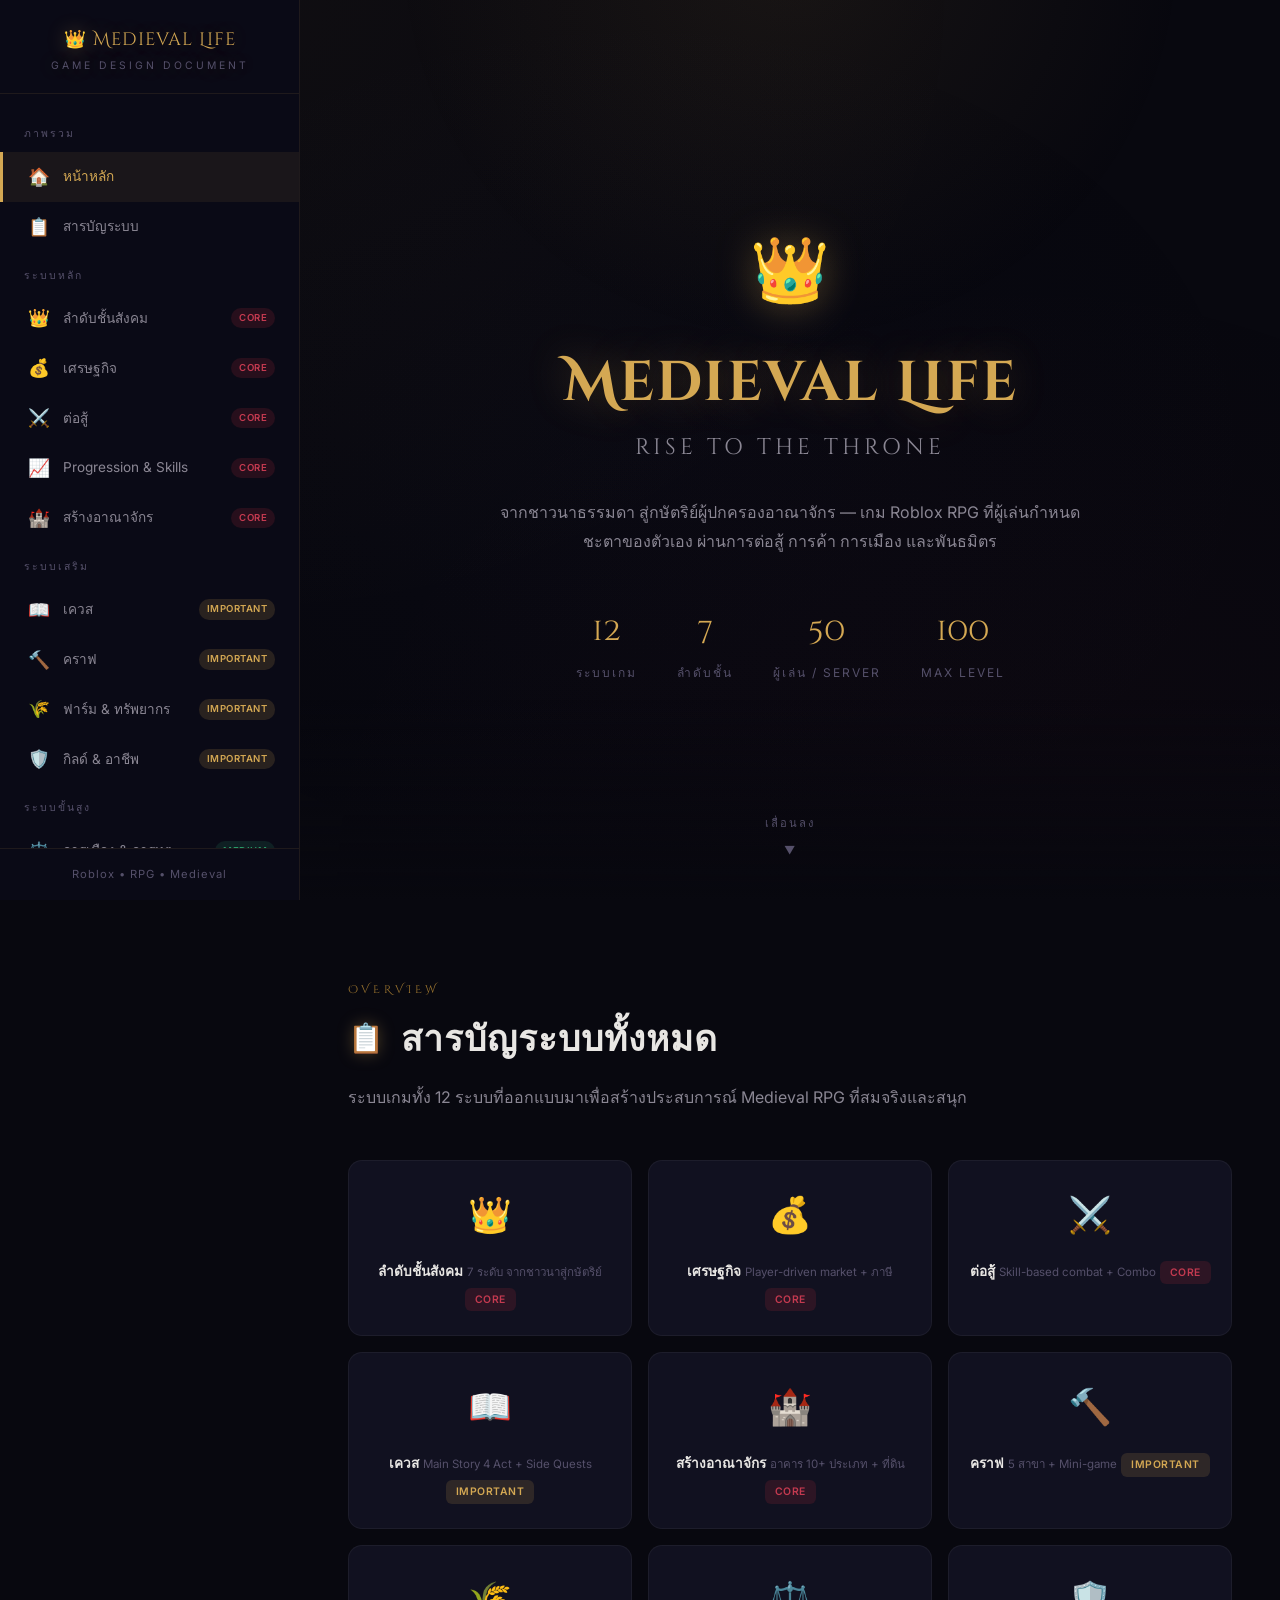
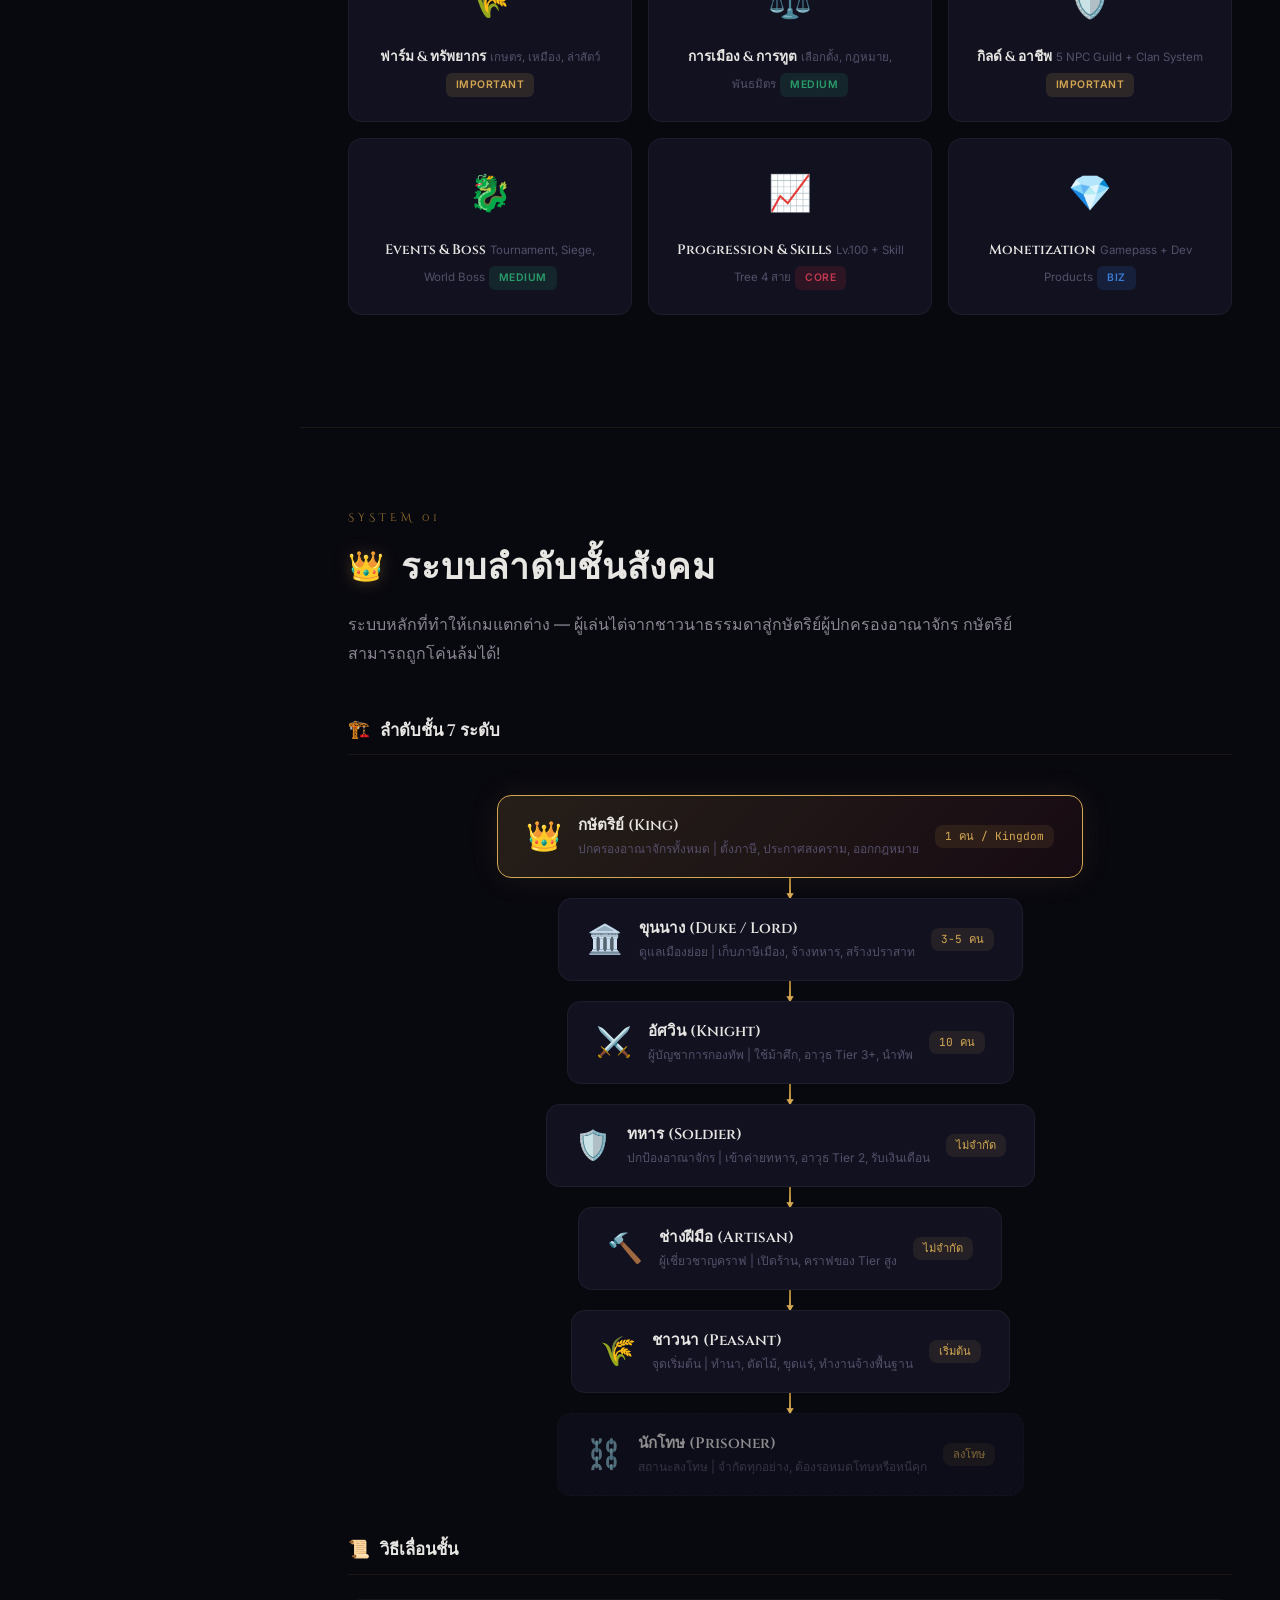
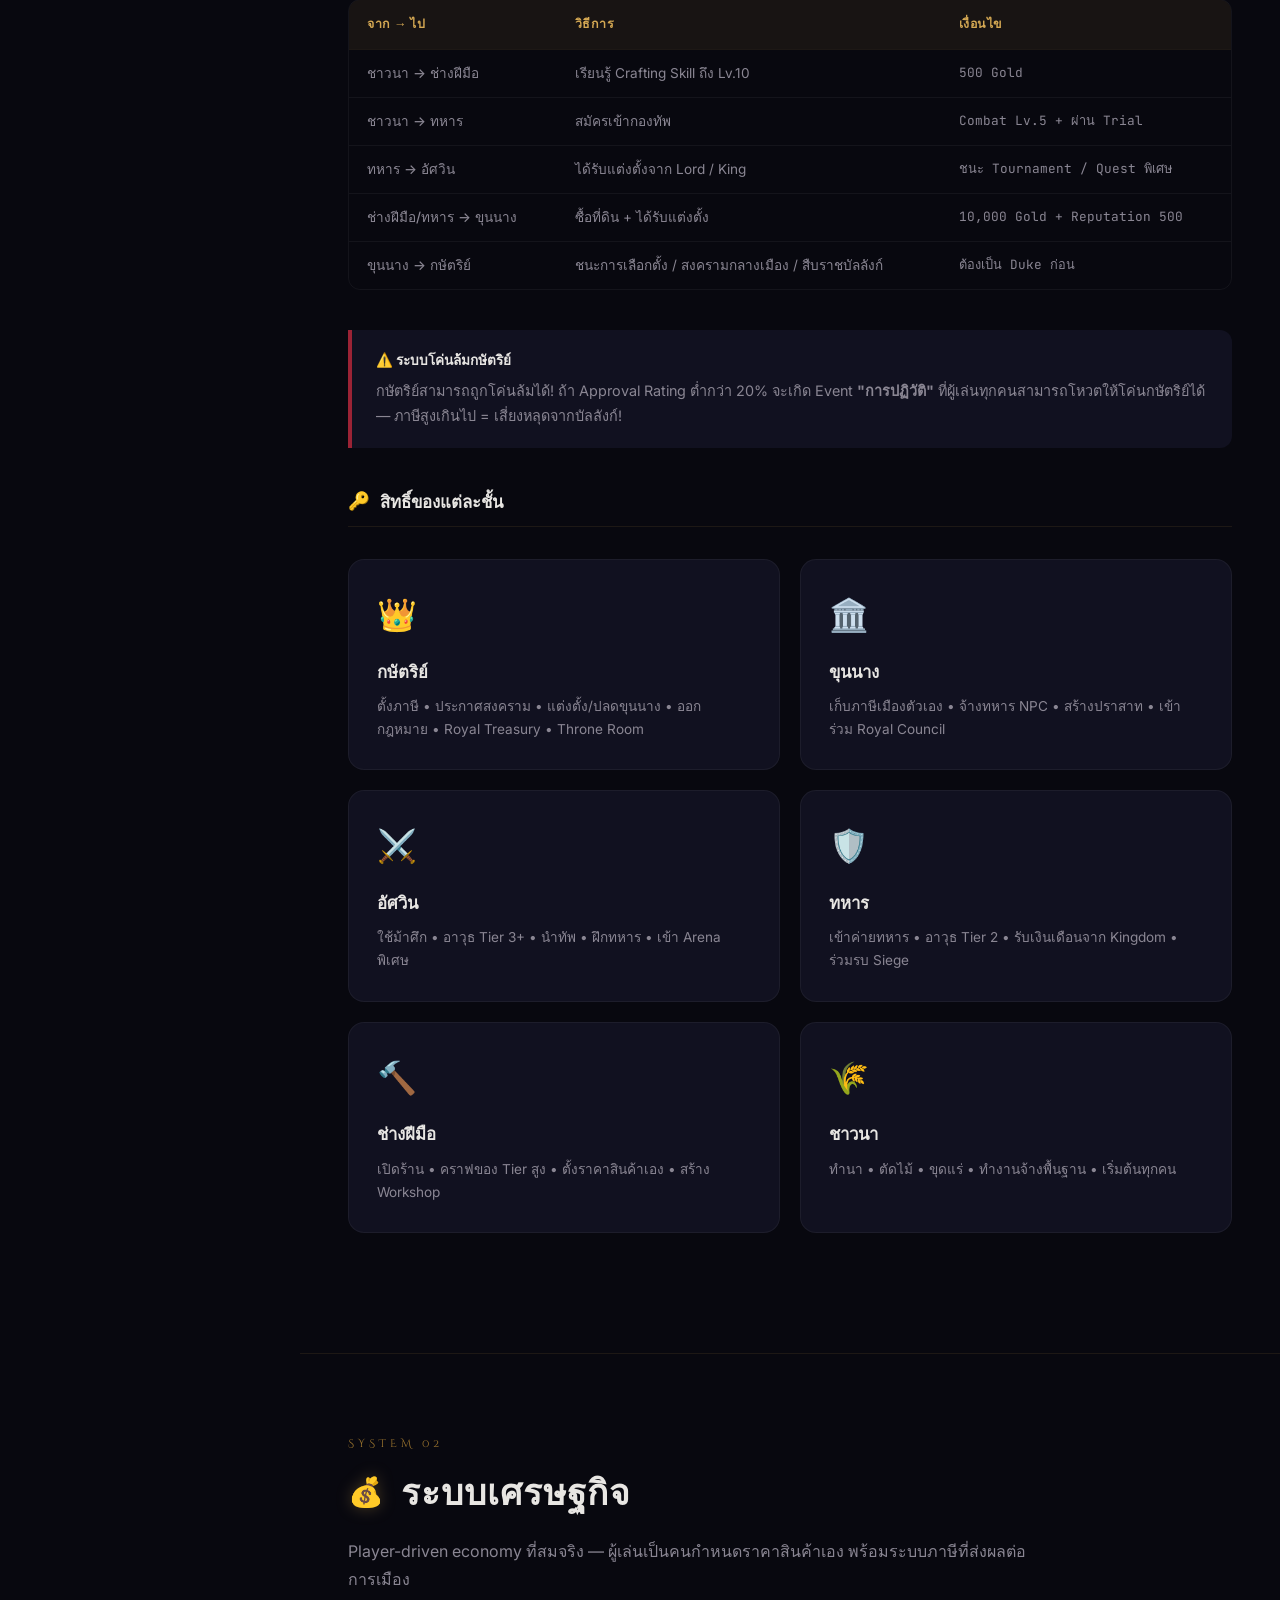
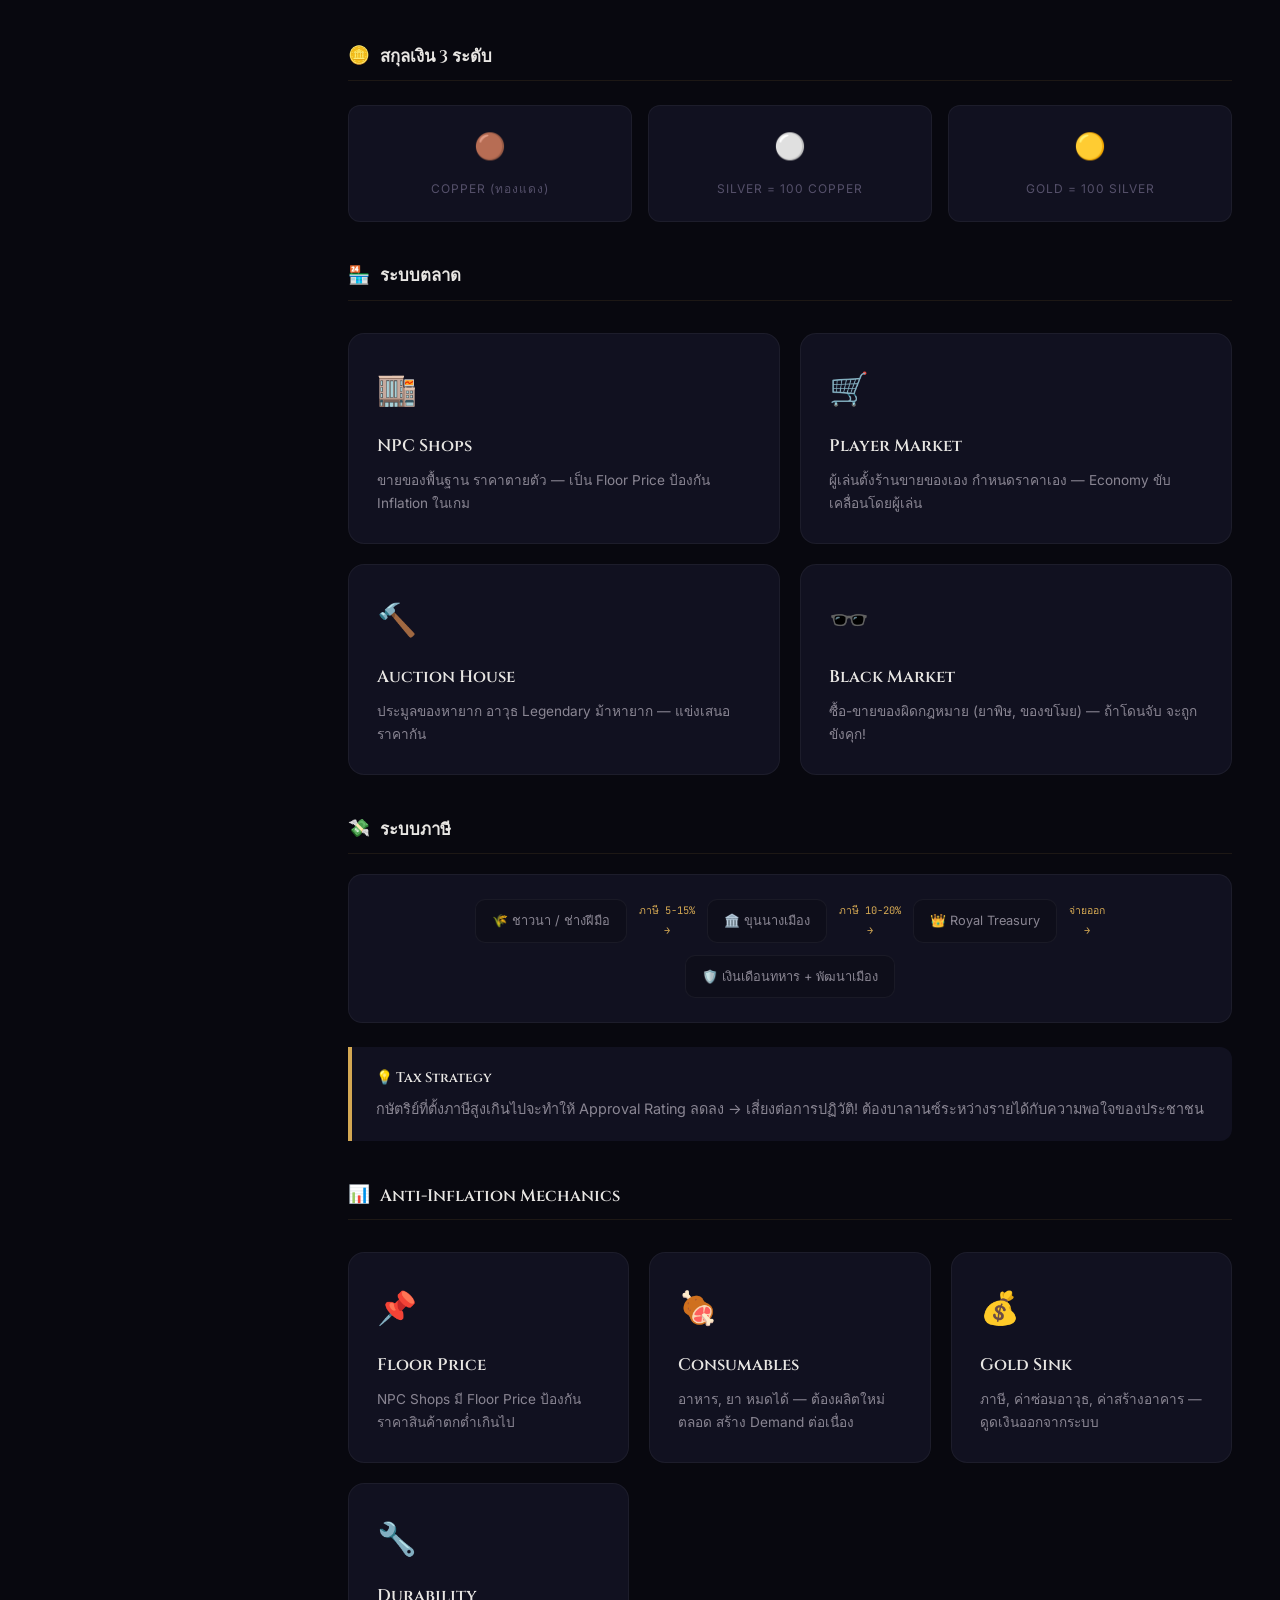
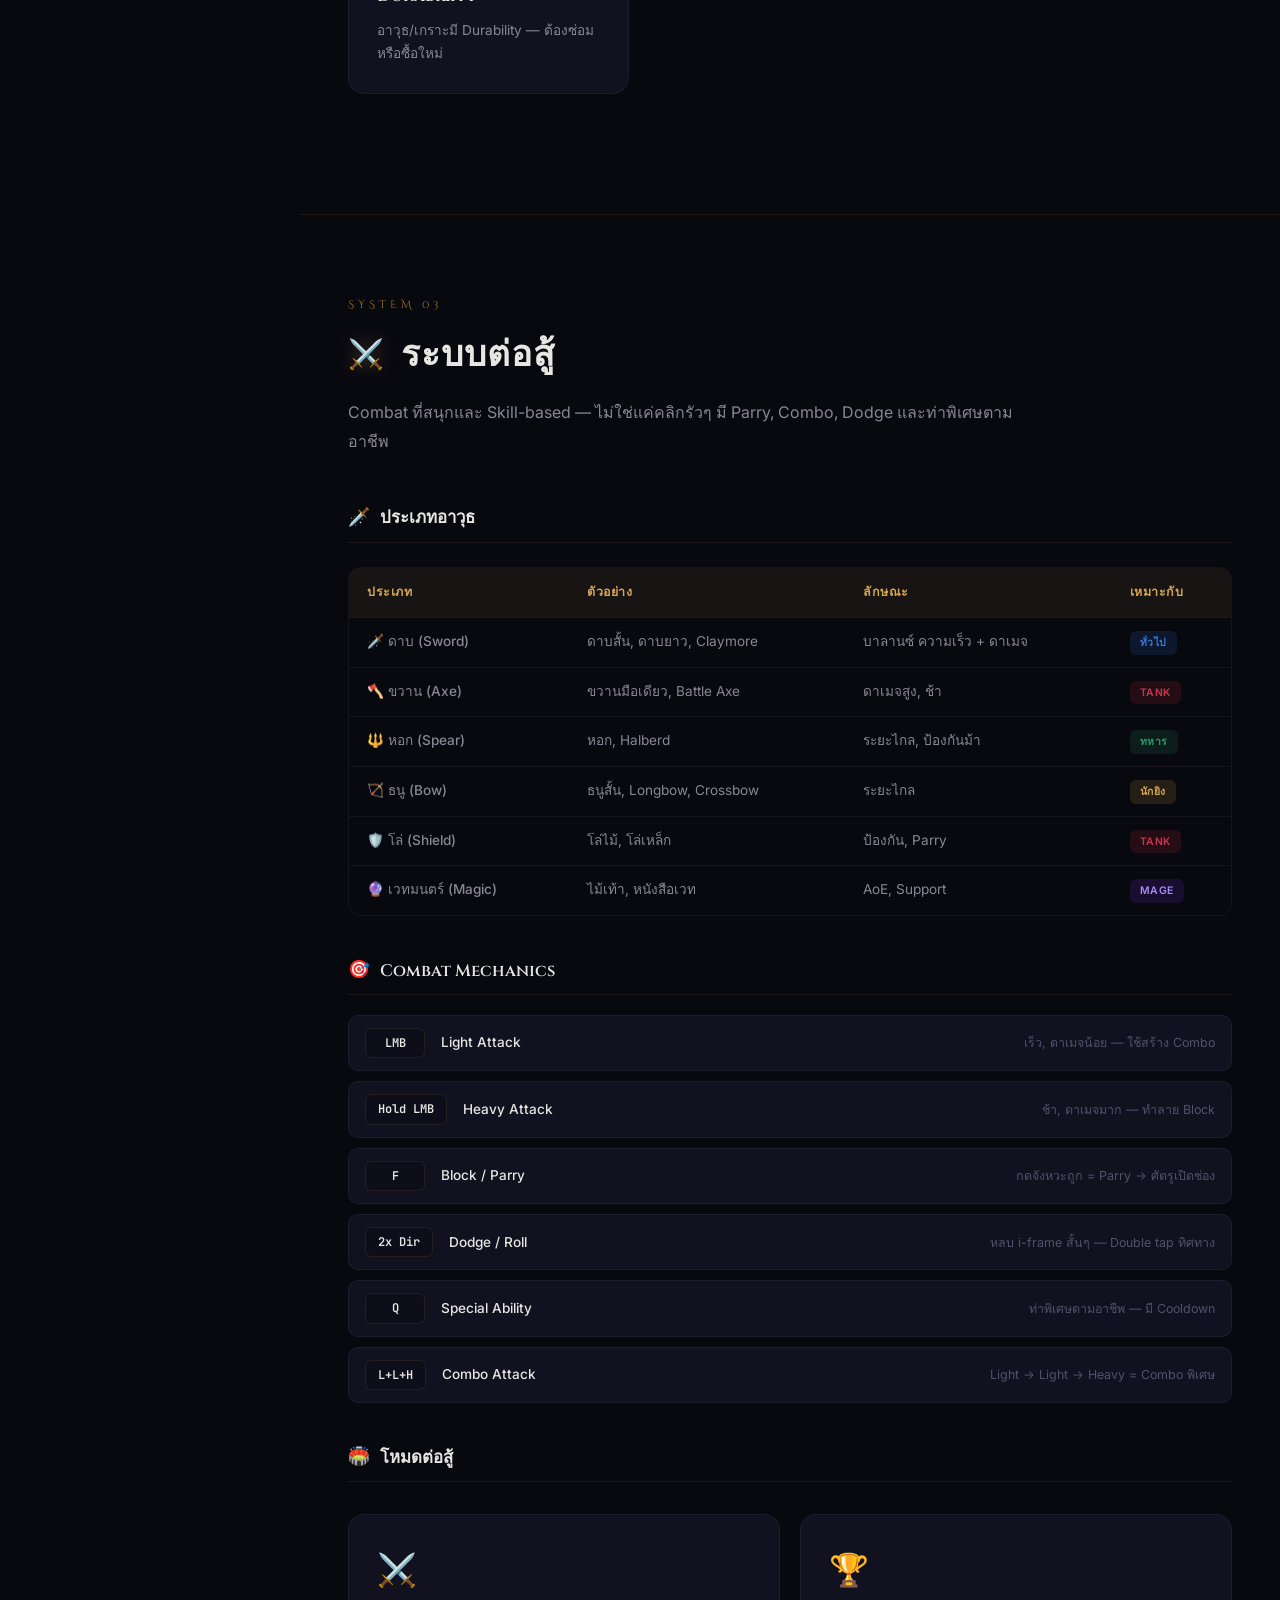
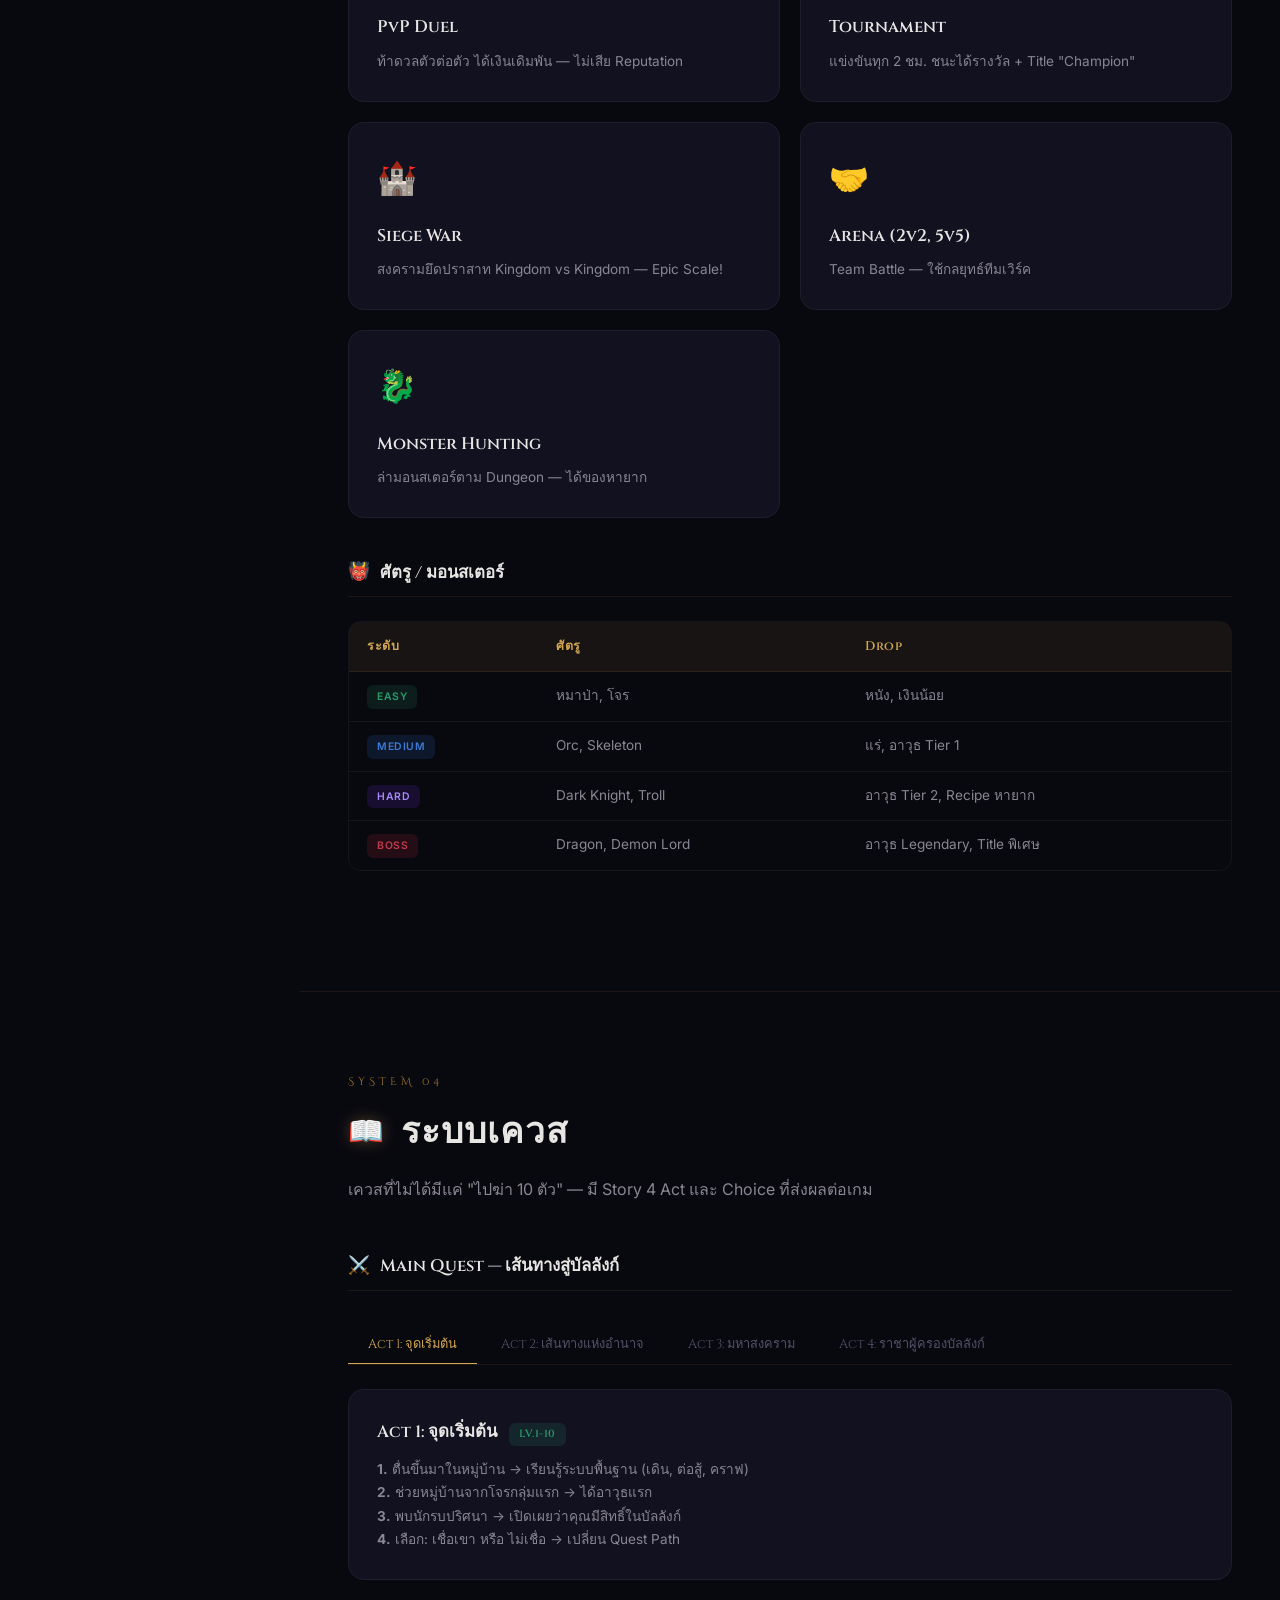
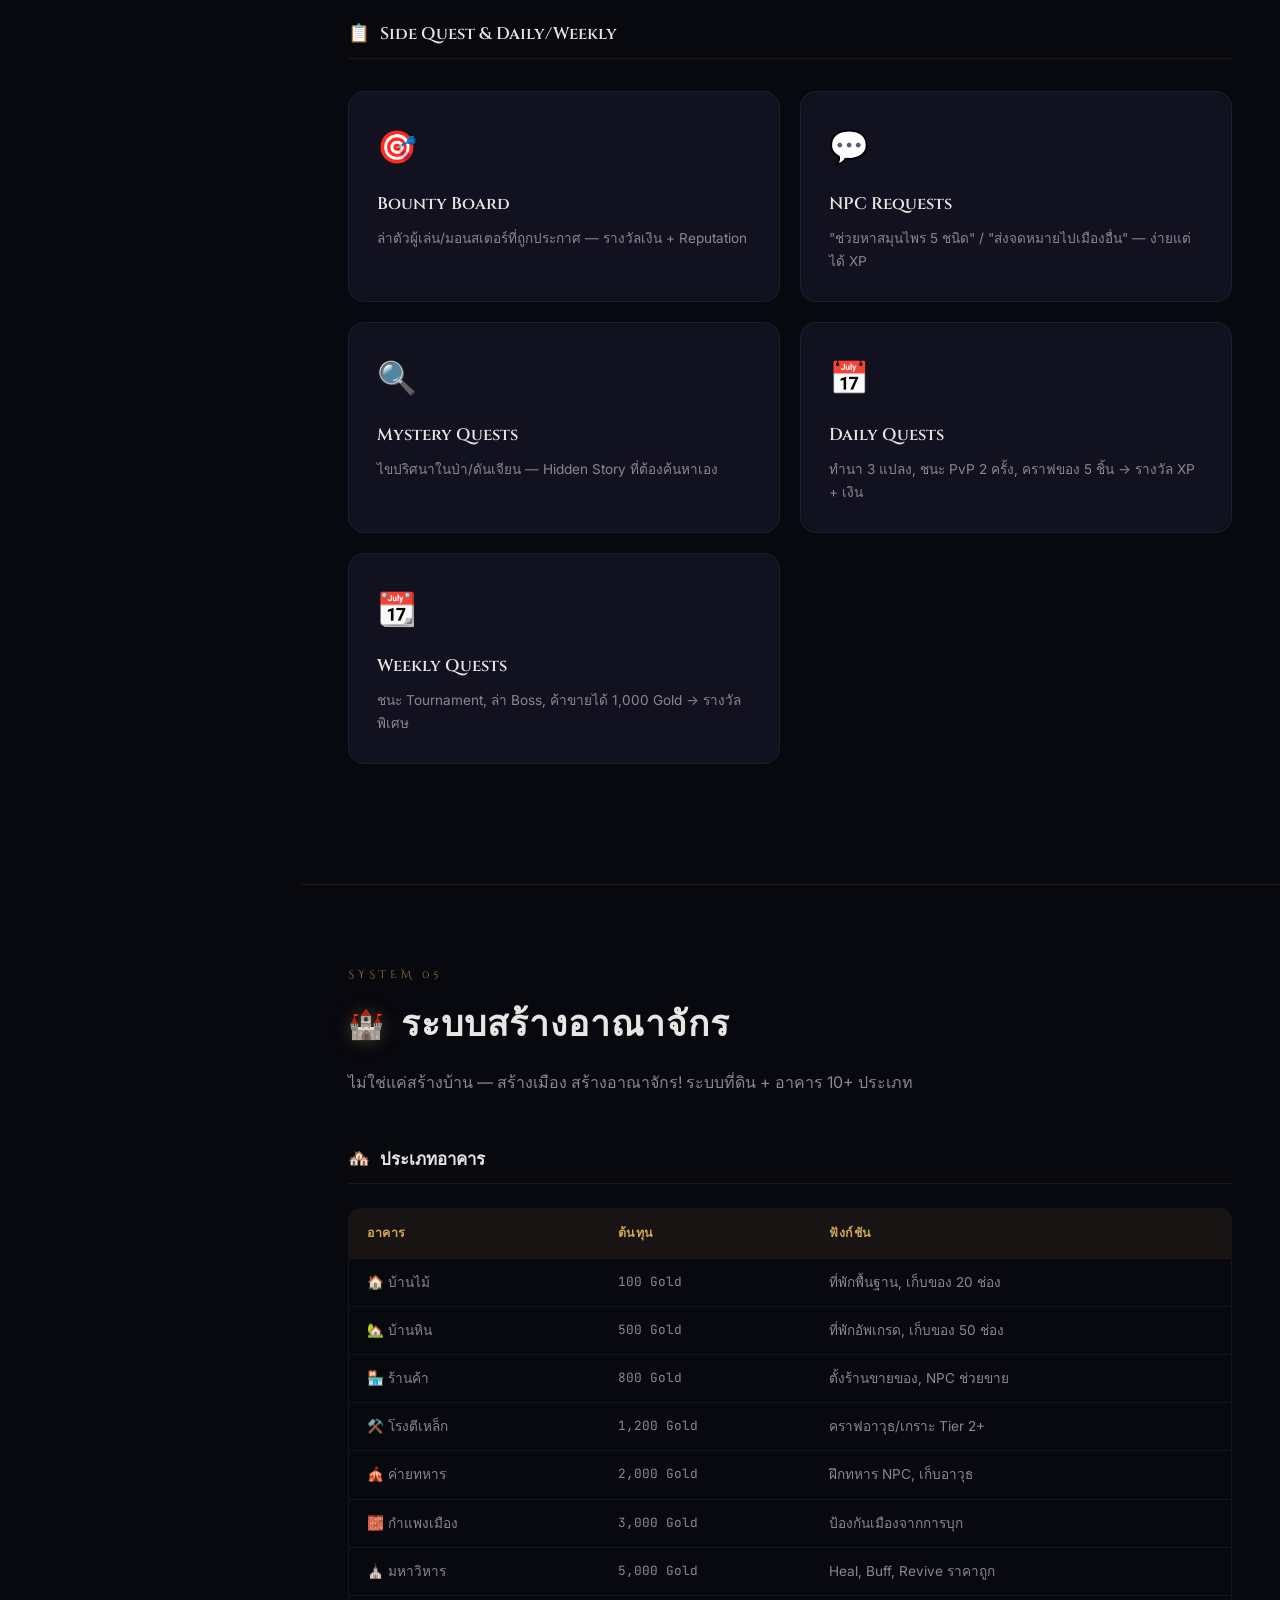
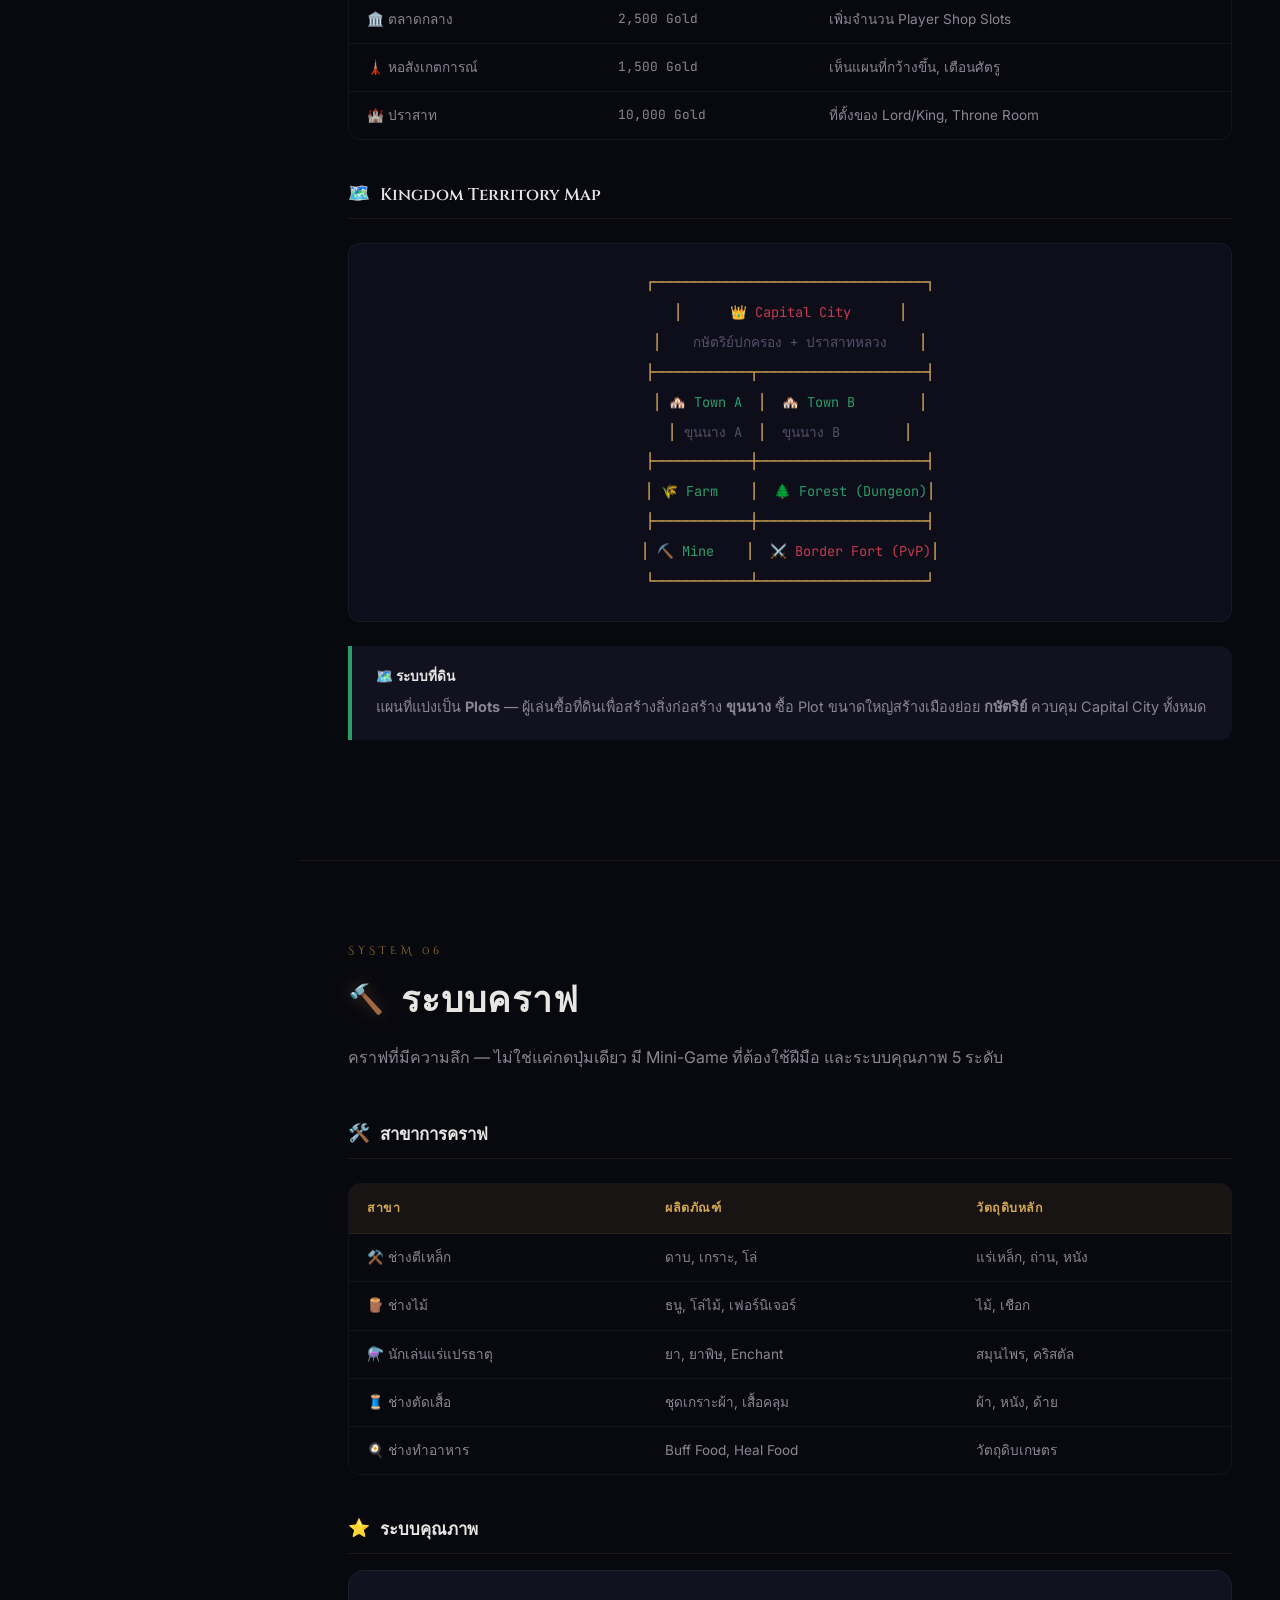
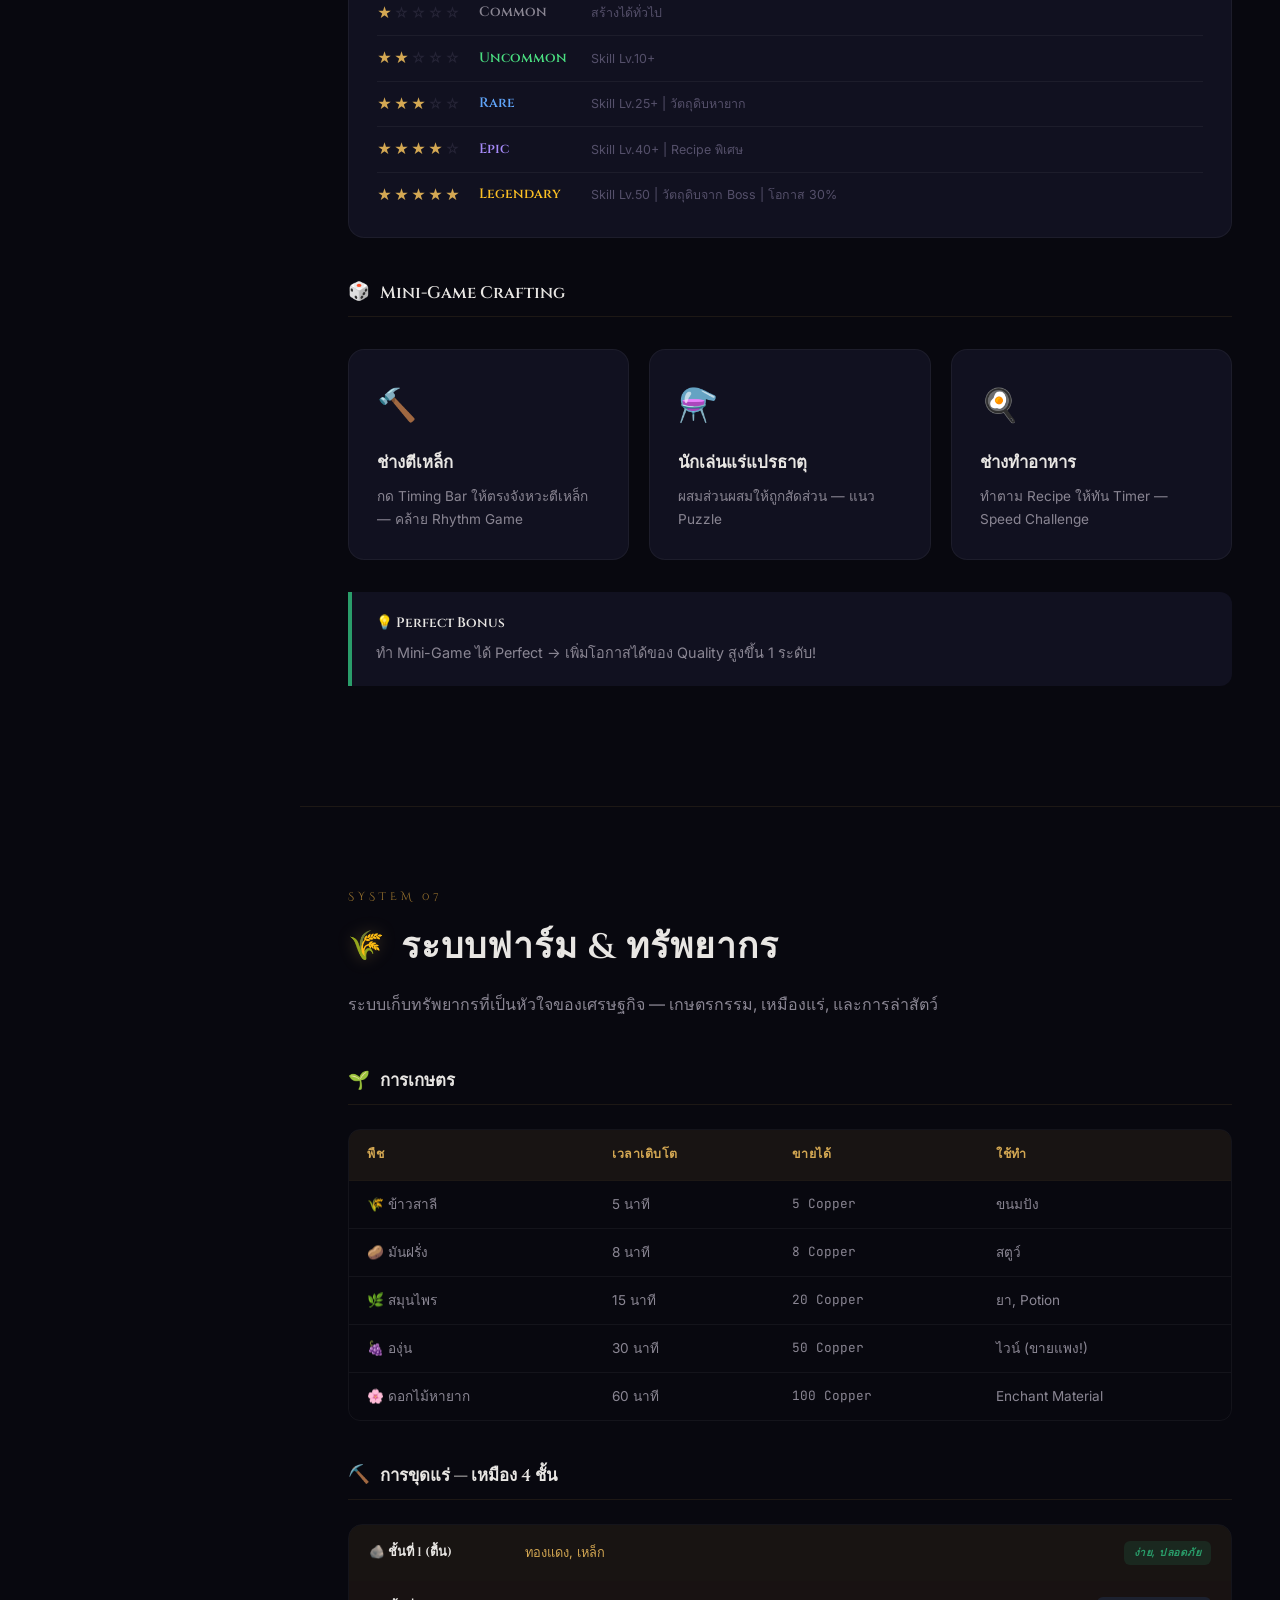
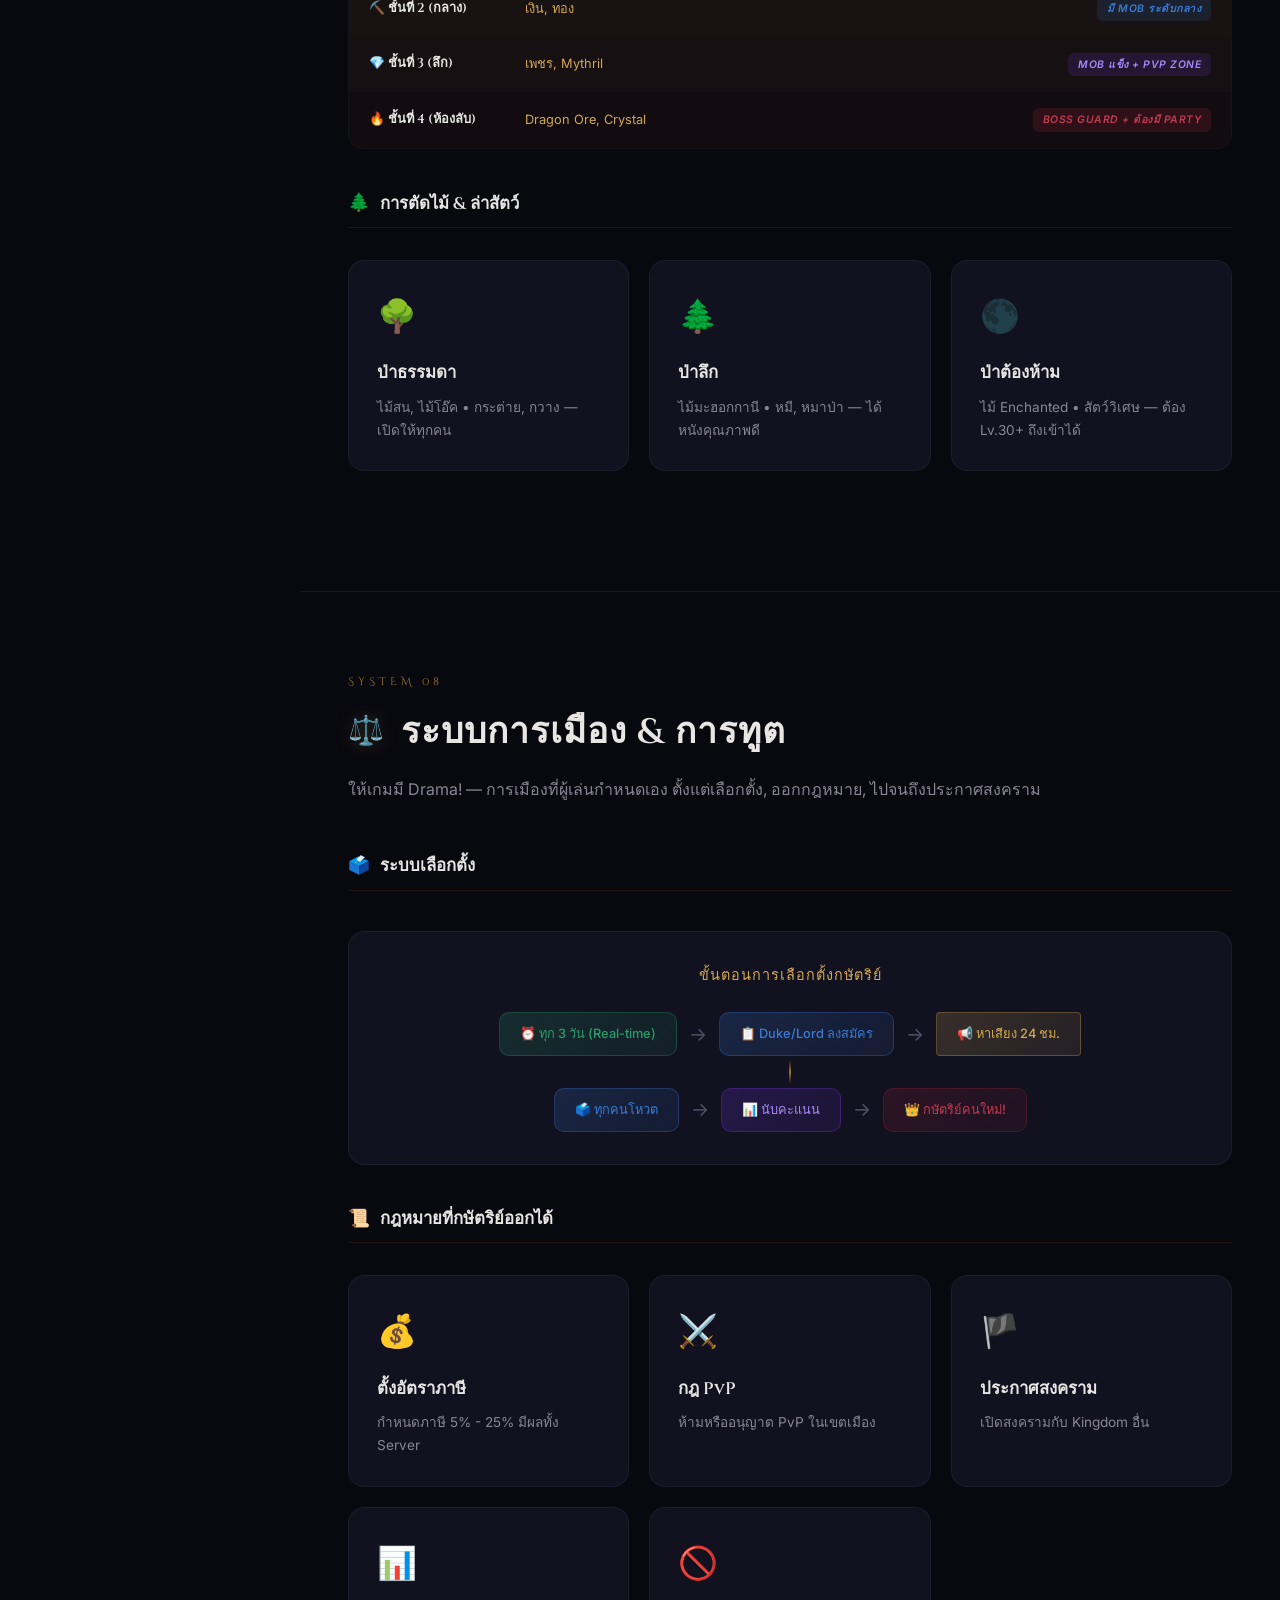
==== index.html @ 10701b19 "Initial commit of Medieval Life GDD" ====
<!DOCTYPE html>
<html lang="th">
<head>
  <meta charset="UTF-8">
  <meta name="viewport" content="width=device-width, initial-scale=1.0">
  <title>Medieval Life: Rise to the Throne — Game Design Document</title>
  <meta name="description" content="Game Design Document สำหรับเกม Roblox แนว Medieval Life RPG — ระบบเกมครบถ้วน 12 ระบบ">
  <link rel="stylesheet" href="style.css">
  <link rel="icon" href="data:image/svg+xml,<svg xmlns=%22http://www.w3.org/2000/svg%22 viewBox=%220 0 100 100%22><text y=%22.9em%22 font-size=%2290%22>👑</text></svg>">
</head>
<body>

<!-- ========== MOBILE MENU TOGGLE ========== -->
<button class="menu-toggle" aria-label="Toggle menu">☰</button>

<!-- ========== SIDEBAR OVERLAY ========== -->
<div class="sidebar-overlay"></div>

<!-- ========== SIDEBAR NAVIGATION ========== -->
<nav class="sidebar">
  <div class="sidebar-header">
    <div class="sidebar-logo">
      👑 Medieval Life
      <span class="subtitle">Game Design Document</span>
    </div>
  </div>

  <div class="sidebar-nav">
    <div class="nav-group-label">ภาพรวม</div>
    <a href="#hero" class="nav-link active">
      <span class="nav-icon">🏠</span> หน้าหลัก
    </a>
    <a href="#overview" class="nav-link">
      <span class="nav-icon">📋</span> สารบัญระบบ
    </a>

    <div class="nav-group-label">ระบบหลัก</div>
    <a href="#system-1" class="nav-link">
      <span class="nav-icon">👑</span> ลำดับชั้นสังคม
      <span class="nav-badge core">CORE</span>
    </a>
    <a href="#system-2" class="nav-link">
      <span class="nav-icon">💰</span> เศรษฐกิจ
      <span class="nav-badge core">CORE</span>
    </a>
    <a href="#system-3" class="nav-link">
      <span class="nav-icon">⚔️</span> ต่อสู้
      <span class="nav-badge core">CORE</span>
    </a>
    <a href="#system-11" class="nav-link">
      <span class="nav-icon">📈</span> Progression & Skills
      <span class="nav-badge core">CORE</span>
    </a>
    <a href="#system-5" class="nav-link">
      <span class="nav-icon">🏰</span> สร้างอาณาจักร
      <span class="nav-badge core">CORE</span>
    </a>

    <div class="nav-group-label">ระบบเสริม</div>
    <a href="#system-4" class="nav-link">
      <span class="nav-icon">📖</span> เควส
      <span class="nav-badge important">IMPORTANT</span>
    </a>
    <a href="#system-6" class="nav-link">
      <span class="nav-icon">🔨</span> คราฟ
      <span class="nav-badge important">IMPORTANT</span>
    </a>
    <a href="#system-7" class="nav-link">
      <span class="nav-icon">🌾</span> ฟาร์ม & ทรัพยากร
      <span class="nav-badge important">IMPORTANT</span>
    </a>
    <a href="#system-9" class="nav-link">
      <span class="nav-icon">🛡️</span> กิลด์ & อาชีพ
      <span class="nav-badge important">IMPORTANT</span>
    </a>

    <div class="nav-group-label">ระบบขั้นสูง</div>
    <a href="#system-8" class="nav-link">
      <span class="nav-icon">⚖️</span> การเมือง & การทูต
      <span class="nav-badge medium">MEDIUM</span>
    </a>
    <a href="#system-10" class="nav-link">
      <span class="nav-icon">🐉</span> Events & Boss
      <span class="nav-badge medium">MEDIUM</span>
    </a>
    <a href="#system-12" class="nav-link">
      <span class="nav-icon">💎</span> Monetization
      <span class="nav-badge medium">BIZ</span>
    </a>

    <div class="nav-group-label">สรุป</div>
    <a href="#gameloop" class="nav-link">
      <span class="nav-icon">🔄</span> Core Game Loop
    </a>
    <a href="#roadmap" class="nav-link">
      <span class="nav-icon">🗓️</span> Roadmap
    </a>
  </div>

  <div class="sidebar-footer">
    <p>Roblox • RPG • Medieval</p>
  </div>
</nav>

<!-- ========== MAIN CONTENT ========== -->
<main class="main-content">

  <!-- ==================== HERO ==================== -->
  <section id="hero" class="hero">
    <div class="hero-crown">👑</div>
    <h1 class="hero-title">Medieval Life</h1>
    <p class="hero-subtitle">Rise to the Throne</p>
    <p class="hero-tagline">
      จากชาวนาธรรมดา สู่กษัตริย์ผู้ปกครองอาณาจักร — เกม Roblox RPG ที่ผู้เล่นกำหนดชะตาของตัวเอง
      ผ่านการต่อสู้ การค้า การเมือง และพันธมิตร
    </p>
    <div class="hero-stats">
      <div class="hero-stat">
        <span class="stat-number animate-count" data-target="12">0</span>
        <span class="stat-label">ระบบเกม</span>
      </div>
      <div class="hero-stat">
        <span class="stat-number animate-count" data-target="7">0</span>
        <span class="stat-label">ลำดับชั้น</span>
      </div>
      <div class="hero-stat">
        <span class="stat-number animate-count" data-target="50">0</span>
        <span class="stat-label">ผู้เล่น / Server</span>
      </div>
      <div class="hero-stat">
        <span class="stat-number animate-count" data-target="100">0</span>
        <span class="stat-label">Max Level</span>
      </div>
    </div>
    <div class="hero-scroll-hint">
      <span>เลื่อนลง</span>
      <span>▼</span>
    </div>
  </section>

  <!-- ==================== OVERVIEW ==================== -->
  <section id="overview" class="content-section">
    <div class="section-header reveal">
      <span class="section-number">Overview</span>
      <h2 class="section-title"><span class="section-icon">📋</span> สารบัญระบบทั้งหมด</h2>
      <p class="section-desc">ระบบเกมทั้ง 12 ระบบที่ออกแบบมาเพื่อสร้างประสบการณ์ Medieval RPG ที่สมจริงและสนุก</p>
    </div>

    <div class="overview-grid">
      <a href="#system-1" class="overview-item reveal reveal-delay-1">
        <span class="ov-icon">👑</span>
        <span class="ov-title">ลำดับชั้นสังคม</span>
        <span class="ov-desc">7 ระดับ จากชาวนาสู่กษัตริย์</span>
        <span class="ov-badge"><span class="tag tag-red">CORE</span></span>
      </a>
      <a href="#system-2" class="overview-item reveal reveal-delay-2">
        <span class="ov-icon">💰</span>
        <span class="ov-title">เศรษฐกิจ</span>
        <span class="ov-desc">Player-driven market + ภาษี</span>
        <span class="ov-badge"><span class="tag tag-red">CORE</span></span>
      </a>
      <a href="#system-3" class="overview-item reveal reveal-delay-3">
        <span class="ov-icon">⚔️</span>
        <span class="ov-title">ต่อสู้</span>
        <span class="ov-desc">Skill-based combat + Combo</span>
        <span class="ov-badge"><span class="tag tag-red">CORE</span></span>
      </a>
      <a href="#system-4" class="overview-item reveal reveal-delay-4">
        <span class="ov-icon">📖</span>
        <span class="ov-title">เควส</span>
        <span class="ov-desc">Main Story 4 Act + Side Quests</span>
        <span class="ov-badge"><span class="tag tag-gold">IMPORTANT</span></span>
      </a>
      <a href="#system-5" class="overview-item reveal reveal-delay-1">
        <span class="ov-icon">🏰</span>
        <span class="ov-title">สร้างอาณาจักร</span>
        <span class="ov-desc">อาคาร 10+ ประเภท + ที่ดิน</span>
        <span class="ov-badge"><span class="tag tag-red">CORE</span></span>
      </a>
      <a href="#system-6" class="overview-item reveal reveal-delay-2">
        <span class="ov-icon">🔨</span>
        <span class="ov-title">คราฟ</span>
        <span class="ov-desc">5 สาขา + Mini-game</span>
        <span class="ov-badge"><span class="tag tag-gold">IMPORTANT</span></span>
      </a>
      <a href="#system-7" class="overview-item reveal reveal-delay-3">
        <span class="ov-icon">🌾</span>
        <span class="ov-title">ฟาร์ม & ทรัพยากร</span>
        <span class="ov-desc">เกษตร, เหมือง, ล่าสัตว์</span>
        <span class="ov-badge"><span class="tag tag-gold">IMPORTANT</span></span>
      </a>
      <a href="#system-8" class="overview-item reveal reveal-delay-4">
        <span class="ov-icon">⚖️</span>
        <span class="ov-title">การเมือง & การทูต</span>
        <span class="ov-desc">เลือกตั้ง, กฎหมาย, พันธมิตร</span>
        <span class="ov-badge"><span class="tag tag-green">MEDIUM</span></span>
      </a>
      <a href="#system-9" class="overview-item reveal reveal-delay-1">
        <span class="ov-icon">🛡️</span>
        <span class="ov-title">กิลด์ & อาชีพ</span>
        <span class="ov-desc">5 NPC Guild + Clan System</span>
        <span class="ov-badge"><span class="tag tag-gold">IMPORTANT</span></span>
      </a>
      <a href="#system-10" class="overview-item reveal reveal-delay-2">
        <span class="ov-icon">🐉</span>
        <span class="ov-title">Events & Boss</span>
        <span class="ov-desc">Tournament, Siege, World Boss</span>
        <span class="ov-badge"><span class="tag tag-green">MEDIUM</span></span>
      </a>
      <a href="#system-11" class="overview-item reveal reveal-delay-3">
        <span class="ov-icon">📈</span>
        <span class="ov-title">Progression & Skills</span>
        <span class="ov-desc">Lv.100 + Skill Tree 4 สาย</span>
        <span class="ov-badge"><span class="tag tag-red">CORE</span></span>
      </a>
      <a href="#system-12" class="overview-item reveal reveal-delay-4">
        <span class="ov-icon">💎</span>
        <span class="ov-title">Monetization</span>
        <span class="ov-desc">Gamepass + Dev Products</span>
        <span class="ov-badge"><span class="tag tag-blue">BIZ</span></span>
      </a>
    </div>
  </section>

  <!-- ==================== SYSTEM 1: SOCIAL HIERARCHY ==================== -->
  <section id="system-1" class="content-section">
    <div class="section-header reveal">
      <span class="section-number">System 01</span>
      <h2 class="section-title"><span class="section-icon">👑</span> ระบบลำดับชั้นสังคม</h2>
      <p class="section-desc">ระบบหลักที่ทำให้เกมแตกต่าง — ผู้เล่นไต่จากชาวนาธรรมดาสู่กษัตริย์ผู้ปกครองอาณาจักร กษัตริย์สามารถถูกโค่นล้มได้!</p>
    </div>

    <!-- Hierarchy Tree -->
    <div class="subsection reveal">
      <h3 class="subsection-title"><span class="sub-icon">🏗️</span> ลำดับชั้น 7 ระดับ</h3>

      <div class="hierarchy-tree">
        <div class="hierarchy-level king">
          <span class="level-icon">👑</span>
          <div class="level-info">
            <div class="level-name">กษัตริย์ (King)</div>
            <div class="level-desc">ปกครองอาณาจักรทั้งหมด | ตั้งภาษี, ประกาศสงคราม, ออกกฎหมาย</div>
          </div>
          <span class="level-slots">1 คน / Kingdom</span>
        </div>
        <div class="hierarchy-connector"></div>
        <div class="hierarchy-level">
          <span class="level-icon">🏛️</span>
          <div class="level-info">
            <div class="level-name">ขุนนาง (Duke / Lord)</div>
            <div class="level-desc">ดูแลเมืองย่อย | เก็บภาษีเมือง, จ้างทหาร, สร้างปราสาท</div>
          </div>
          <span class="level-slots">3-5 คน</span>
        </div>
        <div class="hierarchy-connector"></div>
        <div class="hierarchy-level">
          <span class="level-icon">⚔️</span>
          <div class="level-info">
            <div class="level-name">อัศวิน (Knight)</div>
            <div class="level-desc">ผู้บัญชาการกองทัพ | ใช้ม้าศึก, อาวุธ Tier 3+, นำทัพ</div>
          </div>
          <span class="level-slots">10 คน</span>
        </div>
        <div class="hierarchy-connector"></div>
        <div class="hierarchy-level">
          <span class="level-icon">🛡️</span>
          <div class="level-info">
            <div class="level-name">ทหาร (Soldier)</div>
            <div class="level-desc">ปกป้องอาณาจักร | เข้าค่ายทหาร, อาวุธ Tier 2, รับเงินเดือน</div>
          </div>
          <span class="level-slots">ไม่จำกัด</span>
        </div>
        <div class="hierarchy-connector"></div>
        <div class="hierarchy-level">
          <span class="level-icon">🔨</span>
          <div class="level-info">
            <div class="level-name">ช่างฝีมือ (Artisan)</div>
            <div class="level-desc">ผู้เชี่ยวชาญคราฟ | เปิดร้าน, คราฟของ Tier สูง</div>
          </div>
          <span class="level-slots">ไม่จำกัด</span>
        </div>
        <div class="hierarchy-connector"></div>
        <div class="hierarchy-level">
          <span class="level-icon">🌾</span>
          <div class="level-info">
            <div class="level-name">ชาวนา (Peasant)</div>
            <div class="level-desc">จุดเริ่มต้น | ทำนา, ตัดไม้, ขุดแร่, ทำงานจ้างพื้นฐาน</div>
          </div>
          <span class="level-slots">เริ่มต้น</span>
        </div>
        <div class="hierarchy-connector"></div>
        <div class="hierarchy-level prisoner">
          <span class="level-icon">⛓️</span>
          <div class="level-info">
            <div class="level-name">นักโทษ (Prisoner)</div>
            <div class="level-desc">สถานะลงโทษ | จำกัดทุกอย่าง, ต้องรอหมดโทษหรือหนีคุก</div>
          </div>
          <span class="level-slots">ลงโทษ</span>
        </div>
      </div>
    </div>

    <!-- Promotion Paths -->
    <div class="subsection reveal">
      <h3 class="subsection-title"><span class="sub-icon">📜</span> วิธีเลื่อนชั้น</h3>
      <div class="table-wrapper">
        <table class="data-table">
          <thead>
            <tr>
              <th>จาก → ไป</th>
              <th>วิธีการ</th>
              <th>เงื่อนไข</th>
            </tr>
          </thead>
          <tbody>
            <tr>
              <td class="cell-highlight">ชาวนา → ช่างฝีมือ</td>
              <td>เรียนรู้ Crafting Skill ถึง Lv.10</td>
              <td class="cell-mono">500 Gold</td>
            </tr>
            <tr>
              <td class="cell-highlight">ชาวนา → ทหาร</td>
              <td>สมัครเข้ากองทัพ</td>
              <td class="cell-mono">Combat Lv.5 + ผ่าน Trial</td>
            </tr>
            <tr>
              <td class="cell-highlight">ทหาร → อัศวิน</td>
              <td>ได้รับแต่งตั้งจาก Lord / King</td>
              <td class="cell-mono">ชนะ Tournament / Quest พิเศษ</td>
            </tr>
            <tr>
              <td class="cell-highlight">ช่างฝีมือ/ทหาร → ขุนนาง</td>
              <td>ซื้อที่ดิน + ได้รับแต่งตั้ง</td>
              <td class="cell-mono">10,000 Gold + Reputation 500</td>
            </tr>
            <tr>
              <td class="cell-gold">ขุนนาง → กษัตริย์</td>
              <td>ชนะการเลือกตั้ง / สงครามกลางเมือง / สืบราชบัลลังก์</td>
              <td class="cell-mono">ต้องเป็น Duke ก่อน</td>
            </tr>
          </tbody>
        </table>
      </div>
    </div>

    <!-- King Overthrow -->
    <div class="info-card warning reveal">
      <div class="info-title">⚠️ ระบบโค่นล้มกษัตริย์</div>
      กษัตริย์สามารถถูกโค่นล้มได้! ถ้า Approval Rating ต่ำกว่า 20% จะเกิด Event <strong>"การปฏิวัติ"</strong>
      ที่ผู้เล่นทุกคนสามารถโหวตให้โค่นกษัตริย์ได้ — ภาษีสูงเกินไป = เสี่ยงหลุดจากบัลลังก์!
    </div>

    <!-- Rights per tier -->
    <div class="subsection reveal">
      <h3 class="subsection-title"><span class="sub-icon">🔑</span> สิทธิ์ของแต่ละชั้น</h3>
      <div class="card-grid">
        <div class="feature-card">
          <span class="card-icon">👑</span>
          <div class="card-title">กษัตริย์</div>
          <div class="card-text">ตั้งภาษี • ประกาศสงคราม • แต่งตั้ง/ปลดขุนนาง • ออกกฎหมาย • Royal Treasury • Throne Room</div>
        </div>
        <div class="feature-card">
          <span class="card-icon">🏛️</span>
          <div class="card-title">ขุนนาง</div>
          <div class="card-text">เก็บภาษีเมืองตัวเอง • จ้างทหาร NPC • สร้างปราสาท • เข้าร่วม Royal Council</div>
        </div>
        <div class="feature-card">
          <span class="card-icon">⚔️</span>
          <div class="card-title">อัศวิน</div>
          <div class="card-text">ใช้ม้าศึก • อาวุธ Tier 3+ • นำทัพ • ฝึกทหาร • เข้า Arena พิเศษ</div>
        </div>
        <div class="feature-card">
          <span class="card-icon">🛡️</span>
          <div class="card-title">ทหาร</div>
          <div class="card-text">เข้าค่ายทหาร • อาวุธ Tier 2 • รับเงินเดือนจาก Kingdom • ร่วมรบ Siege</div>
        </div>
        <div class="feature-card">
          <span class="card-icon">🔨</span>
          <div class="card-title">ช่างฝีมือ</div>
          <div class="card-text">เปิดร้าน • คราฟของ Tier สูง • ตั้งราคาสินค้าเอง • สร้าง Workshop</div>
        </div>
        <div class="feature-card">
          <span class="card-icon">🌾</span>
          <div class="card-title">ชาวนา</div>
          <div class="card-text">ทำนา • ตัดไม้ • ขุดแร่ • ทำงานจ้างพื้นฐาน • เริ่มต้นทุกคน</div>
        </div>
      </div>
    </div>
  </section>

  <!-- ==================== SYSTEM 2: ECONOMY ==================== -->
  <section id="system-2" class="content-section">
    <div class="section-header reveal">
      <span class="section-number">System 02</span>
      <h2 class="section-title"><span class="section-icon">💰</span> ระบบเศรษฐกิจ</h2>
      <p class="section-desc">Player-driven economy ที่สมจริง — ผู้เล่นเป็นคนกำหนดราคาสินค้าเอง พร้อมระบบภาษีที่ส่งผลต่อการเมือง</p>
    </div>

    <!-- Currency -->
    <div class="subsection reveal">
      <h3 class="subsection-title"><span class="sub-icon">🪙</span> สกุลเงิน 3 ระดับ</h3>
      <div class="stat-row">
        <div class="stat-card">
          <span class="stat-value">🟤</span>
          <span class="stat-label">Copper (ทองแดง)</span>
        </div>
        <div class="stat-card">
          <span class="stat-value">⚪</span>
          <span class="stat-label">Silver = 100 Copper</span>
        </div>
        <div class="stat-card">
          <span class="stat-value">🟡</span>
          <span class="stat-label">Gold = 100 Silver</span>
        </div>
      </div>
    </div>

    <!-- Market Types -->
    <div class="subsection reveal">
      <h3 class="subsection-title"><span class="sub-icon">🏪</span> ระบบตลาด</h3>
      <div class="card-grid">
        <div class="feature-card">
          <span class="card-icon">🏬</span>
          <div class="card-title">NPC Shops</div>
          <div class="card-text">ขายของพื้นฐาน ราคาตายตัว — เป็น Floor Price ป้องกัน Inflation ในเกม</div>
        </div>
        <div class="feature-card">
          <span class="card-icon">🛒</span>
          <div class="card-title">Player Market</div>
          <div class="card-text">ผู้เล่นตั้งร้านขายของเอง กำหนดราคาเอง — Economy ขับเคลื่อนโดยผู้เล่น</div>
        </div>
        <div class="feature-card">
          <span class="card-icon">🔨</span>
          <div class="card-title">Auction House</div>
          <div class="card-text">ประมูลของหายาก อาวุธ Legendary ม้าหายาก — แข่งเสนอราคากัน</div>
        </div>
        <div class="feature-card">
          <span class="card-icon">🕶️</span>
          <div class="card-title">Black Market</div>
          <div class="card-text">ซื้อ-ขายของผิดกฎหมาย (ยาพิษ, ของขโมย) — ถ้าโดนจับ จะถูกขังคุก!</div>
        </div>
      </div>
    </div>

    <!-- Tax Flow -->
    <div class="subsection reveal">
      <h3 class="subsection-title"><span class="sub-icon">💸</span> ระบบภาษี</h3>
      <div class="tax-flow">
        <div class="tax-node">🌾 ชาวนา / ช่างฝีมือ</div>
        <div class="tax-arrow">
          <span>ภาษี 5-15%</span>
          <span>→</span>
        </div>
        <div class="tax-node">🏛️ ขุนนางเมือง</div>
        <div class="tax-arrow">
          <span>ภาษี 10-20%</span>
          <span>→</span>
        </div>
        <div class="tax-node">👑 Royal Treasury</div>
        <div class="tax-arrow">
          <span>จ่ายออก</span>
          <span>→</span>
        </div>
        <div class="tax-node">🛡️ เงินเดือนทหาร + พัฒนาเมือง</div>
      </div>

      <div class="info-card reveal">
        <div class="info-title">💡 Tax Strategy</div>
        กษัตริย์ที่ตั้งภาษีสูงเกินไปจะทำให้ Approval Rating ลดลง → เสี่ยงต่อการปฏิวัติ! ต้องบาลานซ์ระหว่างรายได้กับความพอใจของประชาชน
      </div>
    </div>

    <!-- Anti-Inflation -->
    <div class="subsection reveal">
      <h3 class="subsection-title"><span class="sub-icon">📊</span> Anti-Inflation Mechanics</h3>
      <div class="card-grid card-grid-3">
        <div class="feature-card">
          <span class="card-icon">📌</span>
          <div class="card-title">Floor Price</div>
          <div class="card-text">NPC Shops มี Floor Price ป้องกันราคาสินค้าตกต่ำเกินไป</div>
        </div>
        <div class="feature-card">
          <span class="card-icon">🍖</span>
          <div class="card-title">Consumables</div>
          <div class="card-text">อาหาร, ยา หมดได้ — ต้องผลิตใหม่ตลอด สร้าง Demand ต่อเนื่อง</div>
        </div>
        <div class="feature-card">
          <span class="card-icon">💰</span>
          <div class="card-title">Gold Sink</div>
          <div class="card-text">ภาษี, ค่าซ่อมอาวุธ, ค่าสร้างอาคาร — ดูดเงินออกจากระบบ</div>
        </div>
        <div class="feature-card">
          <span class="card-icon">🔧</span>
          <div class="card-title">Durability</div>
          <div class="card-text">อาวุธ/เกราะมี Durability — ต้องซ่อมหรือซื้อใหม่</div>
        </div>
      </div>
    </div>
  </section>

  <!-- ==================== SYSTEM 3: COMBAT ==================== -->
  <section id="system-3" class="content-section">
    <div class="section-header reveal">
      <span class="section-number">System 03</span>
      <h2 class="section-title"><span class="section-icon">⚔️</span> ระบบต่อสู้</h2>
      <p class="section-desc">Combat ที่สนุกและ Skill-based — ไม่ใช่แค่คลิกรัวๆ มี Parry, Combo, Dodge และท่าพิเศษตามอาชีพ</p>
    </div>

    <!-- Weapon Types -->
    <div class="subsection reveal">
      <h3 class="subsection-title"><span class="sub-icon">🗡️</span> ประเภทอาวุธ</h3>
      <div class="table-wrapper">
        <table class="data-table">
          <thead>
            <tr><th>ประเภท</th><th>ตัวอย่าง</th><th>ลักษณะ</th><th>เหมาะกับ</th></tr>
          </thead>
          <tbody>
            <tr><td class="cell-highlight">🗡️ ดาบ (Sword)</td><td>ดาบสั้น, ดาบยาว, Claymore</td><td>บาลานซ์ ความเร็ว + ดาเมจ</td><td><span class="tag tag-blue">ทั่วไป</span></td></tr>
            <tr><td class="cell-highlight">🪓 ขวาน (Axe)</td><td>ขวานมือเดียว, Battle Axe</td><td>ดาเมจสูง, ช้า</td><td><span class="tag tag-red">Tank</span></td></tr>
            <tr><td class="cell-highlight">🔱 หอก (Spear)</td><td>หอก, Halberd</td><td>ระยะไกล, ป้องกันม้า</td><td><span class="tag tag-green">ทหาร</span></td></tr>
            <tr><td class="cell-highlight">🏹 ธนู (Bow)</td><td>ธนูสั้น, Longbow, Crossbow</td><td>ระยะไกล</td><td><span class="tag tag-gold">นักยิง</span></td></tr>
            <tr><td class="cell-highlight">🛡️ โล่ (Shield)</td><td>โล่ไม้, โล่เหล็ก</td><td>ป้องกัน, Parry</td><td><span class="tag tag-red">Tank</span></td></tr>
            <tr><td class="cell-highlight">🔮 เวทมนตร์ (Magic)</td><td>ไม้เท้า, หนังสือเวท</td><td>AoE, Support</td><td><span class="tag tag-purple">Mage</span></td></tr>
          </tbody>
        </table>
      </div>
    </div>

    <!-- Combat Controls -->
    <div class="subsection reveal">
      <h3 class="subsection-title"><span class="sub-icon">🎯</span> Combat Mechanics</h3>
      <div class="keybind-list">
        <div class="keybind-item">
          <span class="keybind-key">LMB</span>
          <span class="keybind-action">Light Attack</span>
          <span class="keybind-desc">เร็ว, ดาเมจน้อย — ใช้สร้าง Combo</span>
        </div>
        <div class="keybind-item">
          <span class="keybind-key">Hold LMB</span>
          <span class="keybind-action">Heavy Attack</span>
          <span class="keybind-desc">ช้า, ดาเมจมาก — ทำลาย Block</span>
        </div>
        <div class="keybind-item">
          <span class="keybind-key">F</span>
          <span class="keybind-action">Block / Parry</span>
          <span class="keybind-desc">กดจังหวะถูก = Parry → ศัตรูเปิดช่อง</span>
        </div>
        <div class="keybind-item">
          <span class="keybind-key">2x Dir</span>
          <span class="keybind-action">Dodge / Roll</span>
          <span class="keybind-desc">หลบ i-frame สั้นๆ — Double tap ทิศทาง</span>
        </div>
        <div class="keybind-item">
          <span class="keybind-key">Q</span>
          <span class="keybind-action">Special Ability</span>
          <span class="keybind-desc">ท่าพิเศษตามอาชีพ — มี Cooldown</span>
        </div>
        <div class="keybind-item">
          <span class="keybind-key">L+L+H</span>
          <span class="keybind-action">Combo Attack</span>
          <span class="keybind-desc">Light → Light → Heavy = Combo พิเศษ</span>
        </div>
      </div>
    </div>

    <!-- Battle Modes -->
    <div class="subsection reveal">
      <h3 class="subsection-title"><span class="sub-icon">🏟️</span> โหมดต่อสู้</h3>
      <div class="card-grid">
        <div class="feature-card">
          <span class="card-icon">⚔️</span>
          <div class="card-title">PvP Duel</div>
          <div class="card-text">ท้าดวลตัวต่อตัว ได้เงินเดิมพัน — ไม่เสีย Reputation</div>
        </div>
        <div class="feature-card">
          <span class="card-icon">🏆</span>
          <div class="card-title">Tournament</div>
          <div class="card-text">แข่งขันทุก 2 ชม. ชนะได้รางวัล + Title "Champion"</div>
        </div>
        <div class="feature-card">
          <span class="card-icon">🏰</span>
          <div class="card-title">Siege War</div>
          <div class="card-text">สงครามยึดปราสาท Kingdom vs Kingdom — Epic Scale!</div>
        </div>
        <div class="feature-card">
          <span class="card-icon">🤝</span>
          <div class="card-title">Arena (2v2, 5v5)</div>
          <div class="card-text">Team Battle — ใช้กลยุทธ์ทีมเวิร์ค</div>
        </div>
        <div class="feature-card">
          <span class="card-icon">🐉</span>
          <div class="card-title">Monster Hunting</div>
          <div class="card-text">ล่ามอนสเตอร์ตาม Dungeon — ได้ของหายาก</div>
        </div>
      </div>
    </div>

    <!-- Monster Table -->
    <div class="subsection reveal">
      <h3 class="subsection-title"><span class="sub-icon">👹</span> ศัตรู / มอนสเตอร์</h3>
      <div class="table-wrapper">
        <table class="data-table">
          <thead>
            <tr><th>ระดับ</th><th>ศัตรู</th><th>Drop</th></tr>
          </thead>
          <tbody>
            <tr><td><span class="tag tag-green">Easy</span></td><td>หมาป่า, โจร</td><td>หนัง, เงินน้อย</td></tr>
            <tr><td><span class="tag tag-blue">Medium</span></td><td>Orc, Skeleton</td><td>แร่, อาวุธ Tier 1</td></tr>
            <tr><td><span class="tag tag-purple">Hard</span></td><td>Dark Knight, Troll</td><td>อาวุธ Tier 2, Recipe หายาก</td></tr>
            <tr><td><span class="tag tag-red">Boss</span></td><td>Dragon, Demon Lord</td><td>อาวุธ Legendary, Title พิเศษ</td></tr>
          </tbody>
        </table>
      </div>
    </div>
  </section>

  <!-- ==================== SYSTEM 4: QUEST ==================== -->
  <section id="system-4" class="content-section">
    <div class="section-header reveal">
      <span class="section-number">System 04</span>
      <h2 class="section-title"><span class="section-icon">📖</span> ระบบเควส</h2>
      <p class="section-desc">เควสที่ไม่ได้มีแค่ "ไปฆ่า 10 ตัว" — มี Story 4 Act และ Choice ที่ส่งผลต่อเกม</p>
    </div>

    <!-- Main Quest -->
    <div class="subsection reveal">
      <h3 class="subsection-title"><span class="sub-icon">⚔️</span> Main Quest — เส้นทางสู่บัลลังก์</h3>

      <div class="tabs">
        <div class="tab-buttons">
          <button class="tab-btn active" data-tab="act1">Act 1: จุดเริ่มต้น</button>
          <button class="tab-btn" data-tab="act2">Act 2: เส้นทางแห่งอำนาจ</button>
          <button class="tab-btn" data-tab="act3">Act 3: มหาสงคราม</button>
          <button class="tab-btn" data-tab="act4">Act 4: ราชาผู้ครองบัลลังก์</button>
        </div>
        <div class="tab-content active" data-tab="act1">
          <div class="feature-card" style="margin:0">
            <div class="card-title">Act 1: จุดเริ่มต้น <span class="tag tag-green" style="margin-left:8px">Lv.1-10</span></div>
            <div class="card-text" style="margin-top:12px">
              <strong>1.</strong> ตื่นขึ้นมาในหมู่บ้าน → เรียนรู้ระบบพื้นฐาน (เดิน, ต่อสู้, คราฟ)<br>
              <strong>2.</strong> ช่วยหมู่บ้านจากโจรกลุ่มแรก → ได้อาวุธแรก<br>
              <strong>3.</strong> พบนักรบปริศนา → เปิดเผยว่าคุณมีสิทธิ์ในบัลลังก์<br>
              <strong>4.</strong> เลือก: เชื่อเขา หรือ ไม่เชื่อ → เปลี่ยน Quest Path
            </div>
          </div>
        </div>
        <div class="tab-content" data-tab="act2">
          <div class="feature-card" style="margin:0">
            <div class="card-title">Act 2: เส้นทางแห่งอำนาจ <span class="tag tag-blue" style="margin-left:8px">Lv.10-30</span></div>
            <div class="card-text" style="margin-top:12px">
              <strong>1.</strong> เลือกเส้นทาง: ทหาร / ช่างฝีมือ / นักเวท → Quest Chain แตกต่าง<br>
              <strong>2.</strong> ฝึกฝนอาชีพที่เลือก → ปลดล็อค Skill ใหม่<br>
              <strong>3.</strong> ค้นพบภัยคุกคามต่ออาณาจักร — กลุ่มลับกำลังวางแผนยึดอำนาจ<br>
              <strong>4.</strong> สร้างพันธมิตรกับ NPC หรือ ผู้เล่นคนอื่น
            </div>
          </div>
        </div>
        <div class="tab-content" data-tab="act3">
          <div class="feature-card" style="margin:0">
            <div class="card-title">Act 3: มหาสงคราม <span class="tag tag-purple" style="margin-left:8px">Lv.30-50</span></div>
            <div class="card-text" style="margin-top:12px">
              <strong>1.</strong> รวบรวมพันธมิตร → เลือกฝ่ายในสงครามกลางเมือง<br>
              <strong>2.</strong> ยึดป้อมปราการ → Siege Quest (ผู้เล่นหลายคนร่วมรบ)<br>
              <strong>3.</strong> เผชิญหน้ากับ Final Boss ของ Act → Demon General<br>
              <strong>4.</strong> ผลลัพธ์: เปลี่ยนผู้นำ Kingdom ตามฝ่ายที่ชนะ
            </div>
          </div>
        </div>
        <div class="tab-content" data-tab="act4">
          <div class="feature-card" style="margin:0">
            <div class="card-title">Act 4: ราชาผู้ครองบัลลังก์ <span class="tag tag-gold" style="margin-left:8px">Lv.50+</span></div>
            <div class="card-text" style="margin-top:12px">
              <strong>1.</strong> ขึ้นครองราชย์ หรือ สนับสนุนผู้นำคนอื่น<br>
              <strong>2.</strong> ปกครองอาณาจักร → Kingdom Management Quest<br>
              <strong>3.</strong> ภัยคุกคามใหม่จากต่างแดน — ต้องรวมผู้เล่นทั้ง Server<br>
              <strong>4.</strong> Endgame: สร้าง Legacy → ชื่อของคุณถูกจารึกในเกม
            </div>
          </div>
        </div>
      </div>
    </div>

    <!-- Side Quests & Daily -->
    <div class="subsection reveal">
      <h3 class="subsection-title"><span class="sub-icon">📋</span> Side Quest & Daily/Weekly</h3>
      <div class="card-grid">
        <div class="feature-card">
          <span class="card-icon">🎯</span>
          <div class="card-title">Bounty Board</div>
          <div class="card-text">ล่าตัวผู้เล่น/มอนสเตอร์ที่ถูกประกาศ — รางวัลเงิน + Reputation</div>
        </div>
        <div class="feature-card">
          <span class="card-icon">💬</span>
          <div class="card-title">NPC Requests</div>
          <div class="card-text">"ช่วยหาสมุนไพร 5 ชนิด" / "ส่งจดหมายไปเมืองอื่น" — ง่ายแต่ได้ XP</div>
        </div>
        <div class="feature-card">
          <span class="card-icon">🔍</span>
          <div class="card-title">Mystery Quests</div>
          <div class="card-text">ไขปริศนาในป่า/ดันเจียน — Hidden Story ที่ต้องค้นหาเอง</div>
        </div>
        <div class="feature-card">
          <span class="card-icon">📅</span>
          <div class="card-title">Daily Quests</div>
          <div class="card-text">ทำนา 3 แปลง, ชนะ PvP 2 ครั้ง, คราฟของ 5 ชิ้น → รางวัล XP + เงิน</div>
        </div>
        <div class="feature-card">
          <span class="card-icon">📆</span>
          <div class="card-title">Weekly Quests</div>
          <div class="card-text">ชนะ Tournament, ล่า Boss, ค้าขายได้ 1,000 Gold → รางวัลพิเศษ</div>
        </div>
      </div>
    </div>
  </section>

  <!-- ==================== SYSTEM 5: KINGDOM BUILDING ==================== -->
  <section id="system-5" class="content-section">
    <div class="section-header reveal">
      <span class="section-number">System 05</span>
      <h2 class="section-title"><span class="section-icon">🏰</span> ระบบสร้างอาณาจักร</h2>
      <p class="section-desc">ไม่ใช่แค่สร้างบ้าน — สร้างเมือง สร้างอาณาจักร! ระบบที่ดิน + อาคาร 10+ ประเภท</p>
    </div>

    <!-- Buildings -->
    <div class="subsection reveal">
      <h3 class="subsection-title"><span class="sub-icon">🏘️</span> ประเภทอาคาร</h3>
      <div class="table-wrapper">
        <table class="data-table">
          <thead><tr><th>อาคาร</th><th>ต้นทุน</th><th>ฟังก์ชัน</th></tr></thead>
          <tbody>
            <tr><td class="cell-highlight">🏠 บ้านไม้</td><td class="cell-mono">100 Gold</td><td>ที่พักพื้นฐาน, เก็บของ 20 ช่อง</td></tr>
            <tr><td class="cell-highlight">🏡 บ้านหิน</td><td class="cell-mono">500 Gold</td><td>ที่พักอัพเกรด, เก็บของ 50 ช่อง</td></tr>
            <tr><td class="cell-highlight">🏪 ร้านค้า</td><td class="cell-mono">800 Gold</td><td>ตั้งร้านขายของ, NPC ช่วยขาย</td></tr>
            <tr><td class="cell-highlight">⚒️ โรงตีเหล็ก</td><td class="cell-mono">1,200 Gold</td><td>คราฟอาวุธ/เกราะ Tier 2+</td></tr>
            <tr><td class="cell-highlight">🎪 ค่ายทหาร</td><td class="cell-mono">2,000 Gold</td><td>ฝึกทหาร NPC, เก็บอาวุธ</td></tr>
            <tr><td class="cell-highlight">🧱 กำแพงเมือง</td><td class="cell-mono">3,000 Gold</td><td>ป้องกันเมืองจากการบุก</td></tr>
            <tr><td class="cell-highlight">⛪ มหาวิหาร</td><td class="cell-mono">5,000 Gold</td><td>Heal, Buff, Revive ราคาถูก</td></tr>
            <tr><td class="cell-highlight">🏛️ ตลาดกลาง</td><td class="cell-mono">2,500 Gold</td><td>เพิ่มจำนวน Player Shop Slots</td></tr>
            <tr><td class="cell-highlight">🗼 หอสังเกตการณ์</td><td class="cell-mono">1,500 Gold</td><td>เห็นแผนที่กว้างขึ้น, เตือนศัตรู</td></tr>
            <tr><td class="cell-gold">🏰 ปราสาท</td><td class="cell-mono">10,000 Gold</td><td>ที่ตั้งของ Lord/King, Throne Room</td></tr>
          </tbody>
        </table>
      </div>
    </div>

    <!-- Territory Map -->
    <div class="subsection reveal">
      <h3 class="subsection-title"><span class="sub-icon">🗺️</span> Kingdom Territory Map</h3>
      <div class="code-block" style="text-align:center; line-height:2.2; font-size:0.85rem;">
        <span class="highlight">┌──────────────────────────────────┐</span><br>
        <span class="highlight">│</span>&nbsp;&nbsp;&nbsp;&nbsp;&nbsp;&nbsp;<span class="keyword">👑 Capital City</span>&nbsp;&nbsp;&nbsp;&nbsp;&nbsp;&nbsp;<span class="highlight">│</span><br>
        <span class="highlight">│</span>&nbsp;&nbsp;&nbsp;&nbsp;<span class="comment">กษัตริย์ปกครอง + ปราสาทหลวง</span>&nbsp;&nbsp;&nbsp;&nbsp;<span class="highlight">│</span><br>
        <span class="highlight">├────────────┬─────────────────────┤</span><br>
        <span class="highlight">│</span> <span class="string">🏘️ Town A</span>&nbsp;&nbsp;<span class="highlight">│</span>&nbsp;&nbsp;<span class="string">🏘️ Town B</span>&nbsp;&nbsp;&nbsp;&nbsp;&nbsp;&nbsp;&nbsp;&nbsp;<span class="highlight">│</span><br>
        <span class="highlight">│</span> <span class="comment">ขุนนาง A</span>&nbsp;&nbsp;<span class="highlight">│</span>&nbsp;&nbsp;<span class="comment">ขุนนาง B</span>&nbsp;&nbsp;&nbsp;&nbsp;&nbsp;&nbsp;&nbsp;&nbsp;<span class="highlight">│</span><br>
        <span class="highlight">├────────────┼─────────────────────┤</span><br>
        <span class="highlight">│</span> <span class="string">🌾 Farm</span>&nbsp;&nbsp;&nbsp;&nbsp;<span class="highlight">│</span>&nbsp;&nbsp;<span class="string">🌲 Forest (Dungeon)</span><span class="highlight">│</span><br>
        <span class="highlight">├────────────┼─────────────────────┤</span><br>
        <span class="highlight">│</span> <span class="string">⛏️ Mine</span>&nbsp;&nbsp;&nbsp;&nbsp;<span class="highlight">│</span>&nbsp;&nbsp;<span class="keyword">⚔️ Border Fort (PvP)</span><span class="highlight">│</span><br>
        <span class="highlight">└────────────┴─────────────────────┘</span>
      </div>

      <div class="info-card success reveal">
        <div class="info-title">🗺️ ระบบที่ดิน</div>
        แผนที่แบ่งเป็น <strong>Plots</strong> — ผู้เล่นซื้อที่ดินเพื่อสร้างสิ่งก่อสร้าง
        <strong>ขุนนาง</strong> ซื้อ Plot ขนาดใหญ่สร้างเมืองย่อย
        <strong>กษัตริย์</strong> ควบคุม Capital City ทั้งหมด
      </div>
    </div>
  </section>

  <!-- ==================== SYSTEM 6: CRAFTING ==================== -->
  <section id="system-6" class="content-section">
    <div class="section-header reveal">
      <span class="section-number">System 06</span>
      <h2 class="section-title"><span class="section-icon">🔨</span> ระบบคราฟ</h2>
      <p class="section-desc">คราฟที่มีความลึก — ไม่ใช่แค่กดปุ่มเดียว มี Mini-Game ที่ต้องใช้ฝีมือ และระบบคุณภาพ 5 ระดับ</p>
    </div>

    <!-- Crafting Branches -->
    <div class="subsection reveal">
      <h3 class="subsection-title"><span class="sub-icon">🛠️</span> สาขาการคราฟ</h3>
      <div class="table-wrapper">
        <table class="data-table">
          <thead><tr><th>สาขา</th><th>ผลิตภัณฑ์</th><th>วัตถุดิบหลัก</th></tr></thead>
          <tbody>
            <tr><td class="cell-highlight">⚒️ ช่างตีเหล็ก</td><td>ดาบ, เกราะ, โล่</td><td>แร่เหล็ก, ถ่าน, หนัง</td></tr>
            <tr><td class="cell-highlight">🪵 ช่างไม้</td><td>ธนู, โล่ไม้, เฟอร์นิเจอร์</td><td>ไม้, เชือก</td></tr>
            <tr><td class="cell-highlight">⚗️ นักเล่นแร่แปรธาตุ</td><td>ยา, ยาพิษ, Enchant</td><td>สมุนไพร, คริสตัล</td></tr>
            <tr><td class="cell-highlight">🧵 ช่างตัดเสื้อ</td><td>ชุดเกราะผ้า, เสื้อคลุม</td><td>ผ้า, หนัง, ด้าย</td></tr>
            <tr><td class="cell-highlight">🍳 ช่างทำอาหาร</td><td>Buff Food, Heal Food</td><td>วัตถุดิบเกษตร</td></tr>
          </tbody>
        </table>
      </div>
    </div>

    <!-- Quality System -->
    <div class="subsection reveal">
      <h3 class="subsection-title"><span class="sub-icon">⭐</span> ระบบคุณภาพ</h3>
      <div class="feature-card" style="padding:20px 28px">
        <div class="quality-tier">
          <span class="quality-stars">★<span class="empty">☆☆☆☆</span></span>
          <span class="quality-name common">Common</span>
          <span class="quality-req">สร้างได้ทั่วไป</span>
        </div>
        <div class="quality-tier">
          <span class="quality-stars">★★<span class="empty">☆☆☆</span></span>
          <span class="quality-name uncommon">Uncommon</span>
          <span class="quality-req">Skill Lv.10+</span>
        </div>
        <div class="quality-tier">
          <span class="quality-stars">★★★<span class="empty">☆☆</span></span>
          <span class="quality-name rare">Rare</span>
          <span class="quality-req">Skill Lv.25+ | วัตถุดิบหายาก</span>
        </div>
        <div class="quality-tier">
          <span class="quality-stars">★★★★<span class="empty">☆</span></span>
          <span class="quality-name epic">Epic</span>
          <span class="quality-req">Skill Lv.40+ | Recipe พิเศษ</span>
        </div>
        <div class="quality-tier">
          <span class="quality-stars">★★★★★</span>
          <span class="quality-name legendary">Legendary</span>
          <span class="quality-req">Skill Lv.50 | วัตถุดิบจาก Boss | โอกาส 30%</span>
        </div>
      </div>
    </div>

    <!-- Mini-game -->
    <div class="subsection reveal">
      <h3 class="subsection-title"><span class="sub-icon">🎲</span> Mini-Game Crafting</h3>
      <div class="card-grid card-grid-3">
        <div class="feature-card">
          <span class="card-icon">🔨</span>
          <div class="card-title">ช่างตีเหล็ก</div>
          <div class="card-text">กด Timing Bar ให้ตรงจังหวะตีเหล็ก — คล้าย Rhythm Game</div>
        </div>
        <div class="feature-card">
          <span class="card-icon">⚗️</span>
          <div class="card-title">นักเล่นแร่แปรธาตุ</div>
          <div class="card-text">ผสมส่วนผสมให้ถูกสัดส่วน — แนว Puzzle</div>
        </div>
        <div class="feature-card">
          <span class="card-icon">🍳</span>
          <div class="card-title">ช่างทำอาหาร</div>
          <div class="card-text">ทำตาม Recipe ให้ทัน Timer — Speed Challenge</div>
        </div>
      </div>
      <div class="info-card success reveal">
        <div class="info-title">💡 Perfect Bonus</div>
        ทำ Mini-Game ได้ Perfect → เพิ่มโอกาสได้ของ Quality สูงขึ้น 1 ระดับ!
      </div>
    </div>
  </section>

  <!-- ==================== SYSTEM 7: FARMING & RESOURCES ==================== -->
  <section id="system-7" class="content-section">
    <div class="section-header reveal">
      <span class="section-number">System 07</span>
      <h2 class="section-title"><span class="section-icon">🌾</span> ระบบฟาร์ม & ทรัพยากร</h2>
      <p class="section-desc">ระบบเก็บทรัพยากรที่เป็นหัวใจของเศรษฐกิจ — เกษตรกรรม, เหมืองแร่, และการล่าสัตว์</p>
    </div>

    <!-- Farming -->
    <div class="subsection reveal">
      <h3 class="subsection-title"><span class="sub-icon">🌱</span> การเกษตร</h3>
      <div class="table-wrapper">
        <table class="data-table">
          <thead><tr><th>พืช</th><th>เวลาเติบโต</th><th>ขายได้</th><th>ใช้ทำ</th></tr></thead>
          <tbody>
            <tr><td class="cell-highlight">🌾 ข้าวสาลี</td><td>5 นาที</td><td class="cell-mono">5 Copper</td><td>ขนมปัง</td></tr>
            <tr><td class="cell-highlight">🥔 มันฝรั่ง</td><td>8 นาที</td><td class="cell-mono">8 Copper</td><td>สตูว์</td></tr>
            <tr><td class="cell-highlight">🌿 สมุนไพร</td><td>15 นาที</td><td class="cell-mono">20 Copper</td><td>ยา, Potion</td></tr>
            <tr><td class="cell-highlight">🍇 องุ่น</td><td>30 นาที</td><td class="cell-mono">50 Copper</td><td>ไวน์ (ขายแพง!)</td></tr>
            <tr><td class="cell-gold">🌸 ดอกไม้หายาก</td><td>60 นาที</td><td class="cell-mono">100 Copper</td><td>Enchant Material</td></tr>
          </tbody>
        </table>
      </div>
    </div>

    <!-- Mining Visual -->
    <div class="subsection reveal">
      <h3 class="subsection-title"><span class="sub-icon">⛏️</span> การขุดแร่ — เหมือง 4 ชั้น</h3>
      <div class="mine-visual">
        <div class="mine-layer">
          <span class="mine-depth">🪨 ชั้นที่ 1 (ตื้น)</span>
          <span class="mine-resources">ทองแดง, เหล็ก</span>
          <span class="mine-danger"><span class="tag tag-green">ง่าย, ปลอดภัย</span></span>
        </div>
        <div class="mine-layer">
          <span class="mine-depth">⛏️ ชั้นที่ 2 (กลาง)</span>
          <span class="mine-resources">เงิน, ทอง</span>
          <span class="mine-danger"><span class="tag tag-blue">มี Mob ระดับกลาง</span></span>
        </div>
        <div class="mine-layer">
          <span class="mine-depth">💎 ชั้นที่ 3 (ลึก)</span>
          <span class="mine-resources">เพชร, Mythril</span>
          <span class="mine-danger"><span class="tag tag-purple">Mob แข็ง + PvP Zone</span></span>
        </div>
        <div class="mine-layer">
          <span class="mine-depth">🔥 ชั้นที่ 4 (ห้องลับ)</span>
          <span class="mine-resources">Dragon Ore, Crystal</span>
          <span class="mine-danger"><span class="tag tag-red">Boss Guard + ต้องมี Party</span></span>
        </div>
      </div>
    </div>

    <!-- Hunting -->
    <div class="subsection reveal">
      <h3 class="subsection-title"><span class="sub-icon">🌲</span> การตัดไม้ & ล่าสัตว์</h3>
      <div class="card-grid card-grid-3">
        <div class="feature-card">
          <span class="card-icon">🌳</span>
          <div class="card-title">ป่าธรรมดา</div>
          <div class="card-text">ไม้สน, ไม้โอ๊ค • กระต่าย, กวาง — เปิดให้ทุกคน</div>
        </div>
        <div class="feature-card">
          <span class="card-icon">🌲</span>
          <div class="card-title">ป่าลึก</div>
          <div class="card-text">ไม้มะฮอกกานี • หมี, หมาป่า — ได้หนังคุณภาพดี</div>
        </div>
        <div class="feature-card">
          <span class="card-icon">🌑</span>
          <div class="card-title">ป่าต้องห้าม</div>
          <div class="card-text">ไม้ Enchanted • สัตว์วิเศษ — ต้อง Lv.30+ ถึงเข้าได้</div>
        </div>
      </div>
    </div>
  </section>

  <!-- ==================== SYSTEM 8: POLITICS ==================== -->
  <section id="system-8" class="content-section">
    <div class="section-header reveal">
      <span class="section-number">System 08</span>
      <h2 class="section-title"><span class="section-icon">⚖️</span> ระบบการเมือง & การทูต</h2>
      <p class="section-desc">ให้เกมมี Drama! — การเมืองที่ผู้เล่นกำหนดเอง ตั้งแต่เลือกตั้ง, ออกกฎหมาย, ไปจนถึงประกาศสงคราม</p>
    </div>

    <!-- Election -->
    <div class="subsection reveal">
      <h3 class="subsection-title"><span class="sub-icon">🗳️</span> ระบบเลือกตั้ง</h3>
      <div class="flowchart">
        <div class="flowchart-title">ขั้นตอนการเลือกตั้งกษัตริย์</div>
        <div class="flow-row">
          <div class="flow-node start">⏰ ทุก 3 วัน (Real-time)</div>
          <span class="flow-arrow">→</span>
          <div class="flow-node process">📋 Duke/Lord ลงสมัคร</div>
          <span class="flow-arrow">→</span>
          <div class="flow-node decision">📢 หาเสียง 24 ชม.</div>
        </div>
        <div class="flow-divider"></div>
        <div class="flow-row">
          <div class="flow-node process">🗳️ ทุกคนโหวต</div>
          <span class="flow-arrow">→</span>
          <div class="flow-node reward">📊 นับคะแนน</div>
          <span class="flow-arrow">→</span>
          <div class="flow-node end">👑 กษัตริย์คนใหม่!</div>
        </div>
      </div>
    </div>

    <!-- Laws -->
    <div class="subsection reveal">
      <h3 class="subsection-title"><span class="sub-icon">📜</span> กฎหมายที่กษัตริย์ออกได้</h3>
      <div class="card-grid card-grid-3">
        <div class="feature-card"><span class="card-icon">💰</span><div class="card-title">ตั้งอัตราภาษี</div><div class="card-text">กำหนดภาษี 5% - 25% มีผลทั้ง Server</div></div>
        <div class="feature-card"><span class="card-icon">⚔️</span><div class="card-title">กฎ PvP</div><div class="card-text">ห้ามหรืออนุญาต PvP ในเขตเมือง</div></div>
        <div class="feature-card"><span class="card-icon">🏴</span><div class="card-title">ประกาศสงคราม</div><div class="card-text">เปิดสงครามกับ Kingdom อื่น</div></div>
        <div class="feature-card"><span class="card-icon">📊</span><div class="card-title">ควบคุมราคา</div><div class="card-text">กำหนดราคาขั้นต่ำ/สูงสุดของสินค้า</div></div>
        <div class="feature-card"><span class="card-icon">🚫</span><div class="card-title">แบน Item</div><div class="card-text">ห้ามใช้ Item บางอย่าง (ยาพิษ ฯลฯ)</div></div>
      </div>
    </div>

    <!-- Diplomacy -->
    <div class="subsection reveal">
      <h3 class="subsection-title"><span class="sub-icon">🤝</span> ระบบพันธมิตร & การทูต</h3>
      <div class="table-wrapper">
        <table class="data-table">
          <thead><tr><th>ประเภท</th><th>รายละเอียด</th><th>ผลลัพธ์</th></tr></thead>
          <tbody>
            <tr><td class="cell-highlight">🤝 Alliance</td><td>2 Kingdom ร่วมมือกัน</td><td>แชร์ทรัพยากร, ช่วยรบ</td></tr>
            <tr><td class="cell-highlight">📦 Trade Agreement</td><td>ข้อตกลงทางการค้า</td><td>ลดภาษีการค้าระหว่าง Kingdom</td></tr>
            <tr><td class="cell-highlight">⚔️ War Declaration</td><td>ประกาศสงคราม</td><td>เปิด Siege Mode ยึดดินแดน</td></tr>
            <tr><td class="cell-highlight">💰 Tribute</td><td>จ่ายส่วย</td><td>Kingdom เล็กจ่ายส่วยแลกการป้องกัน</td></tr>
          </tbody>
        </table>
      </div>
    </div>

    <!-- Reputation -->
    <div class="subsection reveal">
      <h3 class="subsection-title"><span class="sub-icon">🔔</span> ระบบ Reputation</h3>
      <div class="card-grid card-grid-3">
        <div class="feature-card">
          <span class="card-icon">😇</span>
          <div class="card-title">Hero (500+)</div>
          <div class="card-text">ได้จาก: ช่วยเหลือผู้เล่น, ทำเควส<br>ผล: NPC ลดราคา, เควสพิเศษ</div>
        </div>
        <div class="feature-card">
          <span class="card-icon">😐</span>
          <div class="card-title">Neutral (0)</div>
          <div class="card-text">สถานะเริ่มต้นของทุกคน — ไม่มีโบนัสหรือบทลงโทษ</div>
        </div>
        <div class="feature-card">
          <span class="card-icon">😈</span>
          <div class="card-title">Villain (-500)</div>
          <div class="card-text">ได้จาก: ขโมย, PK, ทรยศ<br>ผล: ถูกตามล่า, NPC ไม่ขายของ, มี Bounty</div>
        </div>
      </div>
    </div>
  </section>

  <!-- ==================== SYSTEM 9: GUILDS ==================== -->
  <section id="system-9" class="content-section">
    <div class="section-header reveal">
      <span class="section-number">System 09</span>
      <h2 class="section-title"><span class="section-icon">🛡️</span> ระบบกิลด์ & อาชีพ</h2>
      <p class="section-desc">เข้าร่วม NPC Guild เพื่อรับสิทธิพิเศษ หรือสร้าง Player Clan ของตัวเองเพื่อยึดครองดินแดน</p>
    </div>

    <!-- NPC Guilds -->
    <div class="subsection reveal">
      <h3 class="subsection-title"><span class="sub-icon">🏛️</span> NPC Guilds (สมาคม)</h3>
      <div class="card-grid">
        <div class="feature-card">
          <span class="card-icon">⚔️</span>
          <div class="card-title">Warrior Guild</div>
          <div class="card-text">ฝึก Combat Skill เร็ว x2 • ซื้ออาวุธราคาถูก • เข้า Training Ground</div>
        </div>
        <div class="feature-card">
          <span class="card-icon">💼</span>
          <div class="card-title">Merchant Guild</div>
          <div class="card-text">เปิดร้านได้มากขึ้น • ลดภาษีการค้า • Trade Route Bonus</div>
        </div>
        <div class="feature-card">
          <span class="card-icon">🔮</span>
          <div class="card-title">Mage Guild</div>
          <div class="card-text">เรียนเวทมนตร์ • เข้า Mage Tower • Enchant ของได้</div>
        </div>
        <div class="feature-card">
          <span class="card-icon">🗡️</span>
          <div class="card-title">Thief Guild</div>
          <div class="card-text">ขโมยของผู้เล่นได้ • ปลดล็อค • หนีคุก • Hidden Shop</div>
        </div>
        <div class="feature-card">
          <span class="card-icon">🐴</span>
          <div class="card-title">Knight Order</div>
          <div class="card-text">ม้า + เกราะฟรี • เข้า Castle ได้ • Quest พิเศษ</div>
        </div>
      </div>
    </div>

    <!-- Player Clans -->
    <div class="subsection reveal">
      <h3 class="subsection-title"><span class="sub-icon">👥</span> Player Clans</h3>
      <div class="card-grid card-grid-3">
        <div class="feature-card">
          <span class="card-icon">🏴</span>
          <div class="card-title">สร้าง Clan</div>
          <div class="card-text">ตั้งชื่อ + ธง + สีประจำ Clan — แสดงตัวตน</div>
        </div>
        <div class="feature-card">
          <span class="card-icon">🏠</span>
          <div class="card-title">Clan Hall</div>
          <div class="card-text">อาคารเฉพาะ Clan — ที่ประชุม, Storage ร่วม</div>
        </div>
        <div class="feature-card">
          <span class="card-icon">⚔️</span>
          <div class="card-title">Clan War</div>
          <div class="card-text">ท้ารบ Clan อื่น → ชนะได้ที่ดิน + เงิน</div>
        </div>
        <div class="feature-card">
          <span class="card-icon">💰</span>
          <div class="card-title">Clan Treasury</div>
          <div class="card-text">สมาชิกบริจาคเงินร่วมกัน — ใช้อัพเกรด Clan</div>
        </div>
        <div class="feature-card">
          <span class="card-icon">✨</span>
          <div class="card-title">Clan Skills</div>
          <div class="card-text">ปลดล็อค Buff ให้สมาชิกทั้ง Clan เช่น +10% XP</div>
        </div>
      </div>
    </div>
  </section>

  <!-- ==================== SYSTEM 10: EVENTS & BOSS ==================== -->
  <section id="system-10" class="content-section">
    <div class="section-header reveal">
      <span class="section-number">System 10</span>
      <h2 class="section-title"><span class="section-icon">🐉</span> ระบบ Events & Boss</h2>
      <p class="section-desc">ทำให้เกมมีอะไรใหม่ๆ ตลอดเวลา — Events ที่เกิดขึ้นเป็นระยะ และ World Boss ที่ต้องรวมพลสู้</p>
    </div>

    <!-- Events Table -->
    <div class="subsection reveal">
      <h3 class="subsection-title"><span class="sub-icon">📅</span> Events ประจำ</h3>
      <div class="table-wrapper">
        <table class="data-table">
          <thead><tr><th>Event</th><th>ความถี่</th><th>รายละเอียด</th><th>รางวัล</th></tr></thead>
          <tbody>
            <tr><td class="cell-highlight">🏆 Tournament</td><td>ทุก 2 ชม.</td><td>แข่ง PvP 1v1 Bracket</td><td>เงิน + Title "Champion"</td></tr>
            <tr><td class="cell-highlight">🏰 Siege War</td><td>ทุก 6 ชม.</td><td>Kingdom บุกยึดป้อมปราการ</td><td>Territory + Treasury</td></tr>
            <tr><td class="cell-highlight">👹 Monster Invasion</td><td>สุ่ม</td><td>มอนสเตอร์บุกเมือง!</td><td>Rare Drop + XP Bonus</td></tr>
            <tr><td class="cell-highlight">🎪 Market Festival</td><td>ทุก 24 ชม.</td><td>ลดราคาสินค้า, Exclusive Items</td><td>Limited Items</td></tr>
            <tr><td class="cell-highlight">💃 Royal Ball</td><td>ทุก 48 ชม.</td><td>งานเต้นรำในปราสาท</td><td>Social Score + Emotes</td></tr>
            <tr><td class="cell-gold">🐉 Dragon Raid</td><td>ทุก 72 ชม.</td><td>บอสมังกรบุก! 20+ คนร่วมสู้</td><td>Legendary Gear</td></tr>
          </tbody>
        </table>
      </div>
    </div>

    <!-- World Bosses -->
    <div class="subsection reveal">
      <h3 class="subsection-title"><span class="sub-icon">🐲</span> World Boss</h3>
      <div class="card-grid card-grid-3">
        <div class="feature-card">
          <span class="card-icon">🐉</span>
          <div class="card-title">Dragon</div>
          <div class="card-text">
            <strong>HP:</strong> 100,000<br>
            <strong>สกิล:</strong> ไฟ, บิน, AoE<br>
            <strong>Drop:</strong> Dragon Armor Set
          </div>
        </div>
        <div class="feature-card">
          <span class="card-icon">👿</span>
          <div class="card-title">Demon Lord</div>
          <div class="card-text">
            <strong>HP:</strong> 150,000<br>
            <strong>สกิล:</strong> Dark Magic, Summon<br>
            <strong>Drop:</strong> Demon Blade
          </div>
        </div>
        <div class="feature-card">
          <span class="card-icon">🗿</span>
          <div class="card-title">Ancient Golem</div>
          <div class="card-text">
            <strong>HP:</strong> 200,000<br>
            <strong>สกิล:</strong> แข็งมาก, ทำลายอาคาร<br>
            <strong>Drop:</strong> Golem Core (Enchant)
          </div>
        </div>
      </div>
    </div>
  </section>

  <!-- ==================== SYSTEM 11: PROGRESSION ==================== -->
  <section id="system-11" class="content-section">
    <div class="section-header reveal">
      <span class="section-number">System 11</span>
      <h2 class="section-title"><span class="section-icon">📈</span> ระบบ Progression & Skills</h2>
      <p class="section-desc">Level 1-100 พร้อม Skill Tree 4 สาย และ Talent Points ที่ให้ Customize ตัวละครได้ตามใจ</p>
    </div>

    <!-- Level Stats -->
    <div class="stat-row reveal">
      <div class="stat-card">
        <span class="stat-value">100</span>
        <span class="stat-label">Max Level</span>
      </div>
      <div class="stat-card">
        <span class="stat-value">1 / Lv</span>
        <span class="stat-label">Talent Points</span>
      </div>
      <div class="stat-card">
        <span class="stat-value">4</span>
        <span class="stat-label">Skill Trees</span>
      </div>
      <div class="stat-card">
        <span class="stat-value">10 Lv</span>
        <span class="stat-label">Unlock Area</span>
      </div>
    </div>

    <!-- Skill Tree -->
    <div class="subsection reveal">
      <h3 class="subsection-title"><span class="sub-icon">🌳</span> Skill Trees</h3>
      <div class="skill-tree">
        <div class="skill-tree-row">
          <div class="skill-node root">👤 Character</div>
        </div>
        <div class="skill-tree-connector"></div>
        <div class="skill-tree-row">
          <div class="skill-node branch">⚔️ Combat</div>
          <div class="skill-node branch">🔨 Craft</div>
          <div class="skill-node branch">👥 Social</div>
        </div>
        <div class="skill-tree-connector"></div>
        <div class="skill-tree-row">
          <div class="skill-node leaf">🗡️ Melee</div>
          <div class="skill-node leaf">🏹 Range</div>
          <div class="skill-node leaf">🔮 Magic</div>
          <div class="skill-node leaf">⚒️ Smith</div>
          <div class="skill-node leaf">⚗️ Alchemy</div>
          <div class="skill-node leaf">👑 Leader</div>
          <div class="skill-node leaf">💬 Negotiate</div>
        </div>
      </div>
    </div>

    <!-- Talent Paths -->
    <div class="subsection reveal">
      <h3 class="subsection-title"><span class="sub-icon">✨</span> Talent Paths</h3>
      <div class="card-grid">
        <div class="feature-card">
          <span class="card-icon">⚔️</span>
          <div class="card-title">Warrior Path</div>
          <div class="card-text">+DMG, +HP, ท่าพิเศษ Melee — สายตีแรงทนทาน</div>
        </div>
        <div class="feature-card">
          <span class="card-icon">🗡️</span>
          <div class="card-title">Rogue Path</div>
          <div class="card-text">+Speed, +Crit, Stealth — สายเร็วซ่อนตัว Critical สูง</div>
        </div>
        <div class="feature-card">
          <span class="card-icon">🔮</span>
          <div class="card-title">Mage Path</div>
          <div class="card-text">+Magic DMG, +Mana, เวทใหม่ — สายเวทมนตร์ AoE</div>
        </div>
        <div class="feature-card">
          <span class="card-icon">👑</span>
          <div class="card-title">Leader Path</div>
          <div class="card-text">+Buff Allies, +Tax Discount, +Reputation — สายผู้นำ</div>
        </div>
      </div>
    </div>

    <!-- XP Sources -->
    <div class="subsection reveal">
      <h3 class="subsection-title"><span class="sub-icon">⭐</span> แหล่ง XP</h3>
      <div class="flowchart">
        <div class="flowchart-title">วิธีได้ XP ในเกม</div>
        <div class="flow-row">
          <div class="flow-node start">⚔️ ต่อสู้</div>
          <div class="flow-node process">🔨 คราฟ</div>
          <div class="flow-node decision">📖 เควส</div>
          <div class="flow-node reward">💰 ค้าขาย</div>
          <div class="flow-node end">🌾 ฟาร์ม</div>
        </div>
      </div>
      <div class="info-card reveal">
        <div class="info-title">📌 สำคัญ</div>
        ทุก 10 Level จะปลดล็อคพื้นที่ใหม่ในแผนที่ — ให้ผู้เล่นรู้สึกว่ามีอะไรให้ค้นหาเสมอ
      </div>
    </div>
  </section>

  <!-- ==================== SYSTEM 12: MONETIZATION ==================== -->
  <section id="system-12" class="content-section">
    <div class="section-header reveal">
      <span class="section-number">System 12</span>
      <h2 class="section-title"><span class="section-icon">💎</span> ระบบ Monetization</h2>
      <p class="section-desc">สร้างรายได้จากเกมโดยไม่ทำให้เกม Pay-to-Win — เน้น Cosmetic และ Convenience</p>
    </div>

    <div class="info-card warning reveal">
      <div class="info-title">⚠️ หลักการสำคัญ</div>
      สิ่งที่ซื้อด้วย Robux ต้อง <strong>ไม่ให้ข้อได้เปรียบในการต่อสู้</strong> (No Pay-to-Win) — เน้น Cosmetic และ Convenience เท่านั้น
    </div>

    <!-- Gamepasses -->
    <div class="subsection reveal">
      <h3 class="subsection-title"><span class="sub-icon">🎫</span> Gamepass (ซื้อครั้งเดียว)</h3>
      <div class="table-wrapper">
        <table class="data-table">
          <thead><tr><th>Gamepass</th><th>ราคา (Robux)</th><th>ให้อะไร</th></tr></thead>
          <tbody>
            <tr><td class="cell-gold">⭐ VIP</td><td class="cell-mono">299 R$</td><td>+50% XP, VIP Badge, Exclusive Emotes</td></tr>
            <tr><td class="cell-highlight">🏛️ Noble Start</td><td class="cell-mono">149 R$</td><td>เริ่มเป็นช่างฝีมือ (ข้ามชาวนา)</td></tr>
            <tr><td class="cell-highlight">🗺️ Extra Plot</td><td class="cell-mono">99 R$</td><td>ซื้อที่ดินได้เพิ่ม 1 แปลง</td></tr>
            <tr><td class="cell-highlight">🏴 Custom Banner</td><td class="cell-mono">49 R$</td><td>ออกแบบธงประจำตัว/Clan</td></tr>
            <tr><td class="cell-highlight">📻 Radio</td><td class="cell-mono">199 R$</td><td>เปิดเพลงในเกมได้</td></tr>
          </tbody>
        </table>
      </div>
    </div>

    <!-- Dev Products -->
    <div class="subsection reveal">
      <h3 class="subsection-title"><span class="sub-icon">💎</span> Developer Products (ซื้อซ้ำได้)</h3>
      <div class="table-wrapper">
        <table class="data-table">
          <thead><tr><th>สินค้า</th><th>ราคา</th><th>ให้อะไร</th></tr></thead>
          <tbody>
            <tr><td class="cell-highlight">💰 1,000 Gold</td><td class="cell-mono">49 R$</td><td>เงินในเกม (มี Daily Cap ป้องกัน inflation)</td></tr>
            <tr><td class="cell-highlight">💰 5,000 Gold</td><td class="cell-mono">199 R$</td><td>เงินในเกม (มี Daily Cap)</td></tr>
            <tr><td class="cell-highlight">⚡ XP Boost 2x</td><td class="cell-mono">25 R$</td><td>Double XP 1 ชั่วโมง</td></tr>
            <tr><td class="cell-highlight">🎁 Cosmetic Crate</td><td class="cell-mono">75 R$</td><td>ชุดเสื้อผ้า Random (ไม่มีผลต่อ Stat)</td></tr>
          </tbody>
        </table>
      </div>
    </div>
  </section>

  <!-- ==================== CORE GAME LOOP ==================== -->
  <section id="gameloop" class="content-section">
    <div class="section-header reveal">
      <span class="section-number">Summary</span>
      <h2 class="section-title"><span class="section-icon">🔄</span> Core Game Loop</h2>
      <p class="section-desc">วงจรการเล่นเกมหลักที่ทำให้ผู้เล่นกลับมาเล่นซ้ำ — ตั้งแต่ระยะสั้นไปจนถึงระยะยาว</p>
    </div>

    <!-- Main Loop Flowchart -->
    <div class="flowchart reveal">
      <div class="flowchart-title">🔄 Main Game Loop</div>
      <div class="flow-row">
        <div class="flow-node start">🌅 เข้าเกม</div>
        <span class="flow-arrow">→</span>
        <div class="flow-node process">📋 รับ Daily Quest</div>
        <span class="flow-arrow">→</span>
        <div class="flow-node decision">❓ เลือกกิจกรรม</div>
      </div>
      <div class="flow-divider"></div>
      <div class="flow-row">
        <div class="flow-node end">⚔️ Combat / PvP</div>
        <div class="flow-node reward">🌾 ฟาร์ม / คราฟ</div>
        <div class="flow-node process">🤝 ค้าขาย / การเมือง</div>
      </div>
      <div class="flow-divider"></div>
      <div class="flow-row">
        <div class="flow-node start">💰 ได้ XP + เงิน + ของ</div>
        <span class="flow-arrow">→</span>
        <div class="flow-node decision">📈 Level Up / เลื่อนชั้น</div>
        <span class="flow-arrow">→</span>
        <div class="flow-node end">👑 ไต่สู่กษัตริย์!</div>
      </div>
    </div>

    <!-- Engagement Loops -->
    <div class="subsection reveal">
      <h3 class="subsection-title"><span class="sub-icon">🎯</span> Engagement Loops</h3>
      <div class="loop-cards">
        <div class="loop-card">
          <div class="loop-header">
            <span class="loop-title">⚡ Short-term</span>
            <span class="loop-duration">5-15 นาที</span>
          </div>
          <ul class="loop-items">
            <li>ทำ Daily Quest → ได้รางวัลทันที</li>
            <li>PvP Duel → ได้เงิน/เสียเงิน</li>
            <li>คราฟของ → ขายใน Market</li>
            <li>ฟาร์มพืช → เก็บเกี่ยว → ขาย</li>
          </ul>
        </div>
        <div class="loop-card">
          <div class="loop-header">
            <span class="loop-title">🔥 Mid-term</span>
            <span class="loop-duration">1-3 ชั่วโมง</span>
          </div>
          <ul class="loop-items">
            <li>ลง Dungeon → หาของหายาก</li>
            <li>Tournament → แข่งชิงแชมป์</li>
            <li>Trade Route → ซื้อถูกขายแพงข้ามเมือง</li>
            <li>Siege War → ร่วมรบยึดป้อม</li>
          </ul>
        </div>
        <div class="loop-card">
          <div class="loop-header">
            <span class="loop-title">👑 Long-term</span>
            <span class="loop-duration">หลายวัน</span>
          </div>
          <ul class="loop-items">
            <li>เลื่อนลำดับชั้น → จากชาวนาเป็นกษัตริย์</li>
            <li>สร้าง Kingdom → รวมพล + สงคราม</li>
            <li>Clan War → ยึดดินแดน</li>
            <li>Legacy → ชื่อจารึกในเกม</li>
          </ul>
        </div>
      </div>
    </div>
  </section>

  <!-- ==================== ROADMAP ==================== -->
  <section id="roadmap" class="content-section">
    <div class="section-header reveal">
      <span class="section-number">Roadmap</span>
      <h2 class="section-title"><span class="section-icon">🗓️</span> Roadmap การพัฒนา</h2>
      <p class="section-desc">แผนพัฒนาเกม 4 เฟส รวม 16 สัปดาห์ — จาก MVP สู่ Launch</p>
    </div>

    <div class="timeline reveal">
      <!-- Phase 1 -->
      <div class="timeline-item">
        <span class="timeline-phase">Phase 1</span>
        <h4 class="timeline-title">🏗️ MVP — แกนหลักของเกม</h4>
        <span class="timeline-period">สัปดาห์ที่ 1-4</span>
        <ul class="timeline-tasks">
          <li>Map พื้นฐาน (Capital City + 2 เมืองย่อย + ป่า + เหมือง)</li>
          <li>ระบบ Combat พื้นฐาน (ดาบ + ธนู + Block)</li>
          <li>ระบบ Social Hierarchy (ชาวนา → ทหาร → อัศวิน)</li>
          <li>ระบบเศรษฐกิจพื้นฐาน (NPC Shop + เงิน)</li>
          <li>ระบบฟาร์ม + ขุดแร่</li>
          <li>Daily Quest พื้นฐาน</li>
          <li>DataStore (Save ข้อมูลผู้เล่น)</li>
        </ul>
      </div>

      <!-- Phase 2 -->
      <div class="timeline-item">
        <span class="timeline-phase">Phase 2</span>
        <h4 class="timeline-title">📦 Content Expansion — เนื้อหาเพิ่ม</h4>
        <span class="timeline-period">สัปดาห์ที่ 5-8</span>
        <ul class="timeline-tasks">
          <li>ระบบคราฟ + Mini-Game</li>
          <li>ระบบ Kingdom Building</li>
          <li>เพิ่มอาวุธ + เกราะ Tier 2-3</li>
          <li>Tournament + PvP Arena</li>
          <li>Monster + Dungeon (2 แห่ง)</li>
          <li>ระบบ Guild/Clan</li>
        </ul>
      </div>

      <!-- Phase 3 -->
      <div class="timeline-item">
        <span class="timeline-phase">Phase 3</span>
        <h4 class="timeline-title">🤝 Social & Politics — สังคมและการเมือง</h4>
        <span class="timeline-period">สัปดาห์ที่ 9-12</span>
        <ul class="timeline-tasks">
          <li>ระบบเลือกตั้ง + กฎหมาย</li>
          <li>ระบบ Reputation</li>
          <li>ระบบ Alliance + สงคราม</li>
          <li>เพิ่ม Event ต่างๆ (Tournament, Siege, Dragon Raid)</li>
          <li>Player Market + Auction House</li>
        </ul>
      </div>

      <!-- Phase 4 -->
      <div class="timeline-item">
        <span class="timeline-phase">Phase 4</span>
        <h4 class="timeline-title">🚀 Polish & Launch — ขัดเงาและเปิดตัว</h4>
        <span class="timeline-period">สัปดาห์ที่ 13-16</span>
        <ul class="timeline-tasks">
          <li>ระบบ Monetization (Gamepass + Dev Products)</li>
          <li>UI/UX Polish — ปรับ Interface ให้สวยงาม</li>
          <li>Bug Fixing + Balancing</li>
          <li>Beta Test กับกลุ่มผู้เล่น</li>
          <li>Launch + Marketing 🎉</li>
        </ul>
      </div>
    </div>
  </section>

  <!-- ==================== FOOTER ==================== -->
  <footer style="text-align:center; padding:60px 20px; border-top:1px solid var(--border-subtle);">
    <p style="font-family:var(--font-heading); color:var(--gold-primary); font-size:1.1rem; margin-bottom:8px;">👑 Medieval Life: Rise to the Throne</p>
    <p style="font-size:0.75rem; color:var(--text-muted); letter-spacing:2px;">GAME DESIGN DOCUMENT • ROBLOX RPG</p>
  </footer>

</main>

<!-- ========== BACK TO TOP ========== -->
<button class="back-to-top" aria-label="Back to top">↑</button>

<script src="script.js"></script>
</body>
</html>
---- style.css ----
/* ============================================
   Medieval Life: Rise to the Throne — GDD Website
   Design System & Styles
   ============================================ */

/* ---------- Google Fonts ---------- */
@import url('https://fonts.googleapis.com/css2?family=Cinzel+Decorative:wght@400;700;900&family=Cinzel:wght@400;500;600;700&family=Inter:wght@300;400;500;600;700&family=JetBrains+Mono:wght@400;500&display=swap');

/* ---------- CSS Variables ---------- */
:root {
  /* Colors */
  --bg-primary: #08080f;
  --bg-secondary: #0e0e1a;
  --bg-card: #111120;
  --bg-card-hover: #16162a;
  --bg-sidebar: #0a0a16;
  --bg-glass: rgba(17, 17, 32, 0.85);

  --gold-primary: #d4a853;
  --gold-light: #f0d48a;
  --gold-dark: #a07830;
  --gold-glow: rgba(212, 168, 83, 0.25);

  --crimson: #9b2335;
  --crimson-dark: #6b1a28;
  --crimson-light: #c43a50;

  --emerald: #2a9d6a;
  --emerald-dark: #1a7050;

  --azure: #3a7bd5;
  --azure-dark: #2a5aa0;

  --purple: #7c3aed;
  --purple-dark: #5b21b6;

  --text-primary: #e8e6e3;
  --text-secondary: #8a8693;
  --text-muted: #55506a;
  --text-gold: #d4a853;

  --border-subtle: rgba(212, 168, 83, 0.1);
  --border-gold: rgba(212, 168, 83, 0.3);
  --border-card: rgba(255, 255, 255, 0.05);

  --shadow-sm: 0 2px 8px rgba(0, 0, 0, 0.3);
  --shadow-md: 0 4px 20px rgba(0, 0, 0, 0.4);
  --shadow-lg: 0 8px 40px rgba(0, 0, 0, 0.5);
  --shadow-gold: 0 0 30px rgba(212, 168, 83, 0.15);

  /* Typography */
  --font-display: 'Cinzel Decorative', serif;
  --font-heading: 'Cinzel', serif;
  --font-body: 'Inter', sans-serif;
  --font-mono: 'JetBrains Mono', monospace;

  /* Spacing */
  --sidebar-width: 300px;
  --content-max-width: 1100px;
  --section-gap: 80px;

  /* Transitions */
  --ease-out: cubic-bezier(0.16, 1, 0.3, 1);
  --ease-spring: cubic-bezier(0.34, 1.56, 0.64, 1);
}

/* ---------- Reset & Base ---------- */
*,
*::before,
*::after {
  margin: 0;
  padding: 0;
  box-sizing: border-box;
}

html {
  scroll-behavior: smooth;
  font-size: 16px;
  scrollbar-width: thin;
  scrollbar-color: var(--gold-dark) var(--bg-primary);
}

body {
  font-family: var(--font-body);
  background: var(--bg-primary);
  color: var(--text-primary);
  line-height: 1.7;
  overflow-x: hidden;
  min-height: 100vh;
}

/* Custom Scrollbar (Webkit) */
::-webkit-scrollbar {
  width: 8px;
}
::-webkit-scrollbar-track {
  background: var(--bg-primary);
}
::-webkit-scrollbar-thumb {
  background: var(--gold-dark);
  border-radius: 4px;
}
::-webkit-scrollbar-thumb:hover {
  background: var(--gold-primary);
}

/* ---------- Background Pattern ---------- */
body::before {
  content: '';
  position: fixed;
  top: 0;
  left: 0;
  width: 100%;
  height: 100%;
  background:
    radial-gradient(ellipse at 20% 0%, rgba(212, 168, 83, 0.04) 0%, transparent 50%),
    radial-gradient(ellipse at 80% 100%, rgba(155, 35, 53, 0.04) 0%, transparent 50%),
    radial-gradient(ellipse at 50% 50%, rgba(60, 60, 120, 0.03) 0%, transparent 70%);
  pointer-events: none;
  z-index: 0;
}

/* ============================================
   SIDEBAR NAVIGATION
   ============================================ */
.sidebar {
  position: fixed;
  top: 0;
  left: 0;
  width: var(--sidebar-width);
  height: 100vh;
  background: var(--bg-sidebar);
  border-right: 1px solid var(--border-subtle);
  display: flex;
  flex-direction: column;
  z-index: 100;
  transition: transform 0.4s var(--ease-out);
}

.sidebar-header {
  padding: 28px 24px 20px;
  border-bottom: 1px solid var(--border-subtle);
  text-align: center;
}

.sidebar-logo {
  font-family: var(--font-display);
  font-size: 1.1rem;
  color: var(--gold-primary);
  letter-spacing: 1px;
  line-height: 1.4;
  text-shadow: 0 0 20px rgba(212, 168, 83, 0.3);
}

.sidebar-logo .subtitle {
  display: block;
  font-family: var(--font-body);
  font-size: 0.65rem;
  color: var(--text-muted);
  letter-spacing: 3px;
  text-transform: uppercase;
  margin-top: 6px;
}

.sidebar-nav {
  flex: 1;
  overflow-y: auto;
  padding: 16px 0;
  scrollbar-width: none;
}
.sidebar-nav::-webkit-scrollbar {
  display: none;
}

.nav-group-label {
  font-family: var(--font-heading);
  font-size: 0.65rem;
  color: var(--text-muted);
  letter-spacing: 2px;
  text-transform: uppercase;
  padding: 16px 24px 8px;
}

.nav-link {
  display: flex;
  align-items: center;
  gap: 12px;
  padding: 10px 24px;
  color: var(--text-secondary);
  text-decoration: none;
  font-size: 0.85rem;
  font-weight: 400;
  transition: all 0.25s var(--ease-out);
  position: relative;
  border-left: 3px solid transparent;
}

.nav-link:hover {
  color: var(--text-primary);
  background: rgba(212, 168, 83, 0.05);
  border-left-color: rgba(212, 168, 83, 0.3);
}

.nav-link.active {
  color: var(--gold-primary);
  background: rgba(212, 168, 83, 0.08);
  border-left-color: var(--gold-primary);
  font-weight: 500;
}

.nav-link .nav-icon {
  font-size: 1.1rem;
  width: 24px;
  text-align: center;
  flex-shrink: 0;
}

.nav-link .nav-badge {
  margin-left: auto;
  font-size: 0.6rem;
  padding: 2px 8px;
  border-radius: 10px;
  font-weight: 600;
  letter-spacing: 0.5px;
}

.nav-badge.core {
  background: rgba(155, 35, 53, 0.2);
  color: var(--crimson-light);
}

.nav-badge.important {
  background: rgba(212, 168, 83, 0.15);
  color: var(--gold-primary);
}

.nav-badge.medium {
  background: rgba(42, 157, 106, 0.15);
  color: var(--emerald);
}

.sidebar-footer {
  padding: 16px 24px;
  border-top: 1px solid var(--border-subtle);
  text-align: center;
}

.sidebar-footer p {
  font-size: 0.7rem;
  color: var(--text-muted);
  letter-spacing: 1px;
}

/* Mobile menu toggle */
.menu-toggle {
  display: none;
  position: fixed;
  top: 16px;
  left: 16px;
  z-index: 200;
  width: 44px;
  height: 44px;
  border-radius: 12px;
  background: var(--bg-glass);
  backdrop-filter: blur(10px);
  border: 1px solid var(--border-gold);
  color: var(--gold-primary);
  font-size: 1.3rem;
  cursor: pointer;
  align-items: center;
  justify-content: center;
  transition: all 0.25s var(--ease-out);
}

.menu-toggle:hover {
  background: rgba(212, 168, 83, 0.15);
}

/* ============================================
   MAIN CONTENT
   ============================================ */
.main-content {
  margin-left: var(--sidebar-width);
  min-height: 100vh;
  position: relative;
  z-index: 1;
}

/* ============================================
   HERO SECTION
   ============================================ */
.hero {
  min-height: 100vh;
  display: flex;
  flex-direction: column;
  align-items: center;
  justify-content: center;
  text-align: center;
  padding: 60px 40px;
  position: relative;
  overflow: hidden;
}

.hero::before {
  content: '';
  position: absolute;
  top: -50%;
  left: 50%;
  transform: translateX(-50%);
  width: 800px;
  height: 800px;
  background: radial-gradient(circle, rgba(212, 168, 83, 0.08) 0%, transparent 70%);
  pointer-events: none;
}

.hero::after {
  content: '';
  position: absolute;
  bottom: 0;
  left: 0;
  width: 100%;
  height: 200px;
  background: linear-gradient(to top, var(--bg-primary), transparent);
  pointer-events: none;
}

.hero-crown {
  font-size: 4rem;
  margin-bottom: 24px;
  animation: float 3s ease-in-out infinite;
  filter: drop-shadow(0 0 20px rgba(212, 168, 83, 0.4));
}

@keyframes float {
  0%, 100% { transform: translateY(0); }
  50% { transform: translateY(-12px); }
}

.hero-title {
  font-family: var(--font-display);
  font-size: clamp(2rem, 5vw, 3.5rem);
  color: var(--gold-primary);
  letter-spacing: 2px;
  line-height: 1.3;
  text-shadow: 0 0 40px rgba(212, 168, 83, 0.3);
  margin-bottom: 8px;
}

.hero-subtitle {
  font-family: var(--font-heading);
  font-size: clamp(1rem, 2.5vw, 1.4rem);
  color: var(--text-secondary);
  font-weight: 400;
  letter-spacing: 4px;
  text-transform: uppercase;
  margin-bottom: 32px;
}

.hero-tagline {
  max-width: 600px;
  font-size: 1rem;
  color: var(--text-secondary);
  line-height: 1.8;
  margin-bottom: 48px;
}

.hero-stats {
  display: flex;
  gap: 40px;
  flex-wrap: wrap;
  justify-content: center;
}

.hero-stat {
  text-align: center;
}

.hero-stat .stat-number {
  font-family: var(--font-display);
  font-size: 2rem;
  color: var(--gold-primary);
  display: block;
}

.hero-stat .stat-label {
  font-size: 0.75rem;
  color: var(--text-muted);
  text-transform: uppercase;
  letter-spacing: 2px;
  margin-top: 4px;
}

.hero-scroll-hint {
  position: absolute;
  bottom: 40px;
  left: 50%;
  transform: translateX(-50%);
  z-index: 2;
  display: flex;
  flex-direction: column;
  align-items: center;
  gap: 8px;
  color: var(--text-muted);
  font-size: 0.7rem;
  letter-spacing: 2px;
  text-transform: uppercase;
  animation: pulse-down 2s ease-in-out infinite;
}

@keyframes pulse-down {
  0%, 100% { opacity: 0.4; transform: translateX(-50%) translateY(0); }
  50% { opacity: 1; transform: translateX(-50%) translateY(6px); }
}

/* ============================================
   SECTION LAYOUT
   ============================================ */
.content-section {
  padding: 80px 48px;
  max-width: var(--content-max-width);
  margin: 0 auto;
  position: relative;
}

.content-section + .content-section {
  border-top: 1px solid var(--border-subtle);
}

/* Section Header */
.section-header {
  margin-bottom: 48px;
  position: relative;
}

.section-number {
  font-family: var(--font-display);
  font-size: 0.7rem;
  color: var(--gold-dark);
  letter-spacing: 4px;
  text-transform: uppercase;
  margin-bottom: 12px;
  display: block;
}

.section-title {
  font-family: var(--font-heading);
  font-size: clamp(1.6rem, 3vw, 2.2rem);
  color: var(--text-primary);
  font-weight: 600;
  letter-spacing: 1px;
  margin-bottom: 12px;
  display: flex;
  align-items: center;
  gap: 16px;
}

.section-title .section-icon {
  font-size: 1.8rem;
  filter: drop-shadow(0 0 8px rgba(212, 168, 83, 0.3));
}

.section-desc {
  font-size: 1rem;
  color: var(--text-secondary);
  max-width: 700px;
  line-height: 1.8;
}

/* ============================================
   CARDS
   ============================================ */

/* --- Feature Card --- */
.card-grid {
  display: grid;
  grid-template-columns: repeat(auto-fill, minmax(300px, 1fr));
  gap: 20px;
  margin: 32px 0;
}

.card-grid-3 {
  grid-template-columns: repeat(auto-fill, minmax(250px, 1fr));
}

.feature-card {
  background: var(--bg-card);
  border: 1px solid var(--border-card);
  border-radius: 16px;
  padding: 28px;
  transition: all 0.35s var(--ease-out);
  position: relative;
  overflow: hidden;
}

.feature-card::before {
  content: '';
  position: absolute;
  top: 0;
  left: 0;
  width: 100%;
  height: 3px;
  background: linear-gradient(90deg, var(--gold-dark), var(--gold-primary), var(--gold-dark));
  opacity: 0;
  transition: opacity 0.35s var(--ease-out);
}

.feature-card:hover {
  background: var(--bg-card-hover);
  border-color: var(--border-gold);
  transform: translateY(-4px);
  box-shadow: var(--shadow-gold);
}

.feature-card:hover::before {
  opacity: 1;
}

.feature-card .card-icon {
  font-size: 2rem;
  margin-bottom: 16px;
  display: block;
}

.feature-card .card-title {
  font-family: var(--font-heading);
  font-size: 1.05rem;
  color: var(--text-primary);
  margin-bottom: 8px;
  font-weight: 600;
}

.feature-card .card-text {
  font-size: 0.85rem;
  color: var(--text-secondary);
  line-height: 1.7;
}

/* --- Stat Card --- */
.stat-row {
  display: flex;
  gap: 16px;
  flex-wrap: wrap;
  margin: 24px 0;
}

.stat-card {
  flex: 1;
  min-width: 140px;
  background: var(--bg-card);
  border: 1px solid var(--border-card);
  border-radius: 12px;
  padding: 20px;
  text-align: center;
  transition: all 0.3s var(--ease-out);
}

.stat-card:hover {
  border-color: var(--border-gold);
  transform: translateY(-2px);
}

.stat-card .stat-value {
  font-family: var(--font-display);
  font-size: 1.6rem;
  color: var(--gold-primary);
  display: block;
  margin-bottom: 4px;
}

.stat-card .stat-label {
  font-size: 0.75rem;
  color: var(--text-muted);
  text-transform: uppercase;
  letter-spacing: 1px;
}

/* --- Info Card (callout) --- */
.info-card {
  background: var(--bg-card);
  border-left: 4px solid var(--gold-primary);
  border-radius: 0 12px 12px 0;
  padding: 20px 24px;
  margin: 24px 0;
  font-size: 0.9rem;
  color: var(--text-secondary);
  line-height: 1.7;
}

.info-card.warning {
  border-left-color: var(--crimson);
}
.info-card.success {
  border-left-color: var(--emerald);
}
.info-card.info {
  border-left-color: var(--azure);
}

.info-card .info-title {
  font-family: var(--font-heading);
  font-size: 0.85rem;
  color: var(--text-primary);
  margin-bottom: 6px;
  font-weight: 600;
  display: flex;
  align-items: center;
  gap: 8px;
}

/* ============================================
   HIERARCHY TREE
   ============================================ */
.hierarchy-tree {
  display: flex;
  flex-direction: column;
  align-items: center;
  gap: 0;
  margin: 40px 0;
  position: relative;
}

.hierarchy-level {
  display: flex;
  align-items: center;
  gap: 16px;
  padding: 16px 28px;
  background: var(--bg-card);
  border: 1px solid var(--border-card);
  border-radius: 14px;
  min-width: 320px;
  transition: all 0.3s var(--ease-out);
  position: relative;
}

.hierarchy-level:hover {
  border-color: var(--border-gold);
  transform: scale(1.03);
  box-shadow: var(--shadow-gold);
}

.hierarchy-level .level-icon {
  font-size: 1.8rem;
  flex-shrink: 0;
}

.hierarchy-level .level-info {
  flex: 1;
}

.hierarchy-level .level-name {
  font-family: var(--font-heading);
  font-size: 0.95rem;
  color: var(--text-primary);
  font-weight: 600;
}

.hierarchy-level .level-desc {
  font-size: 0.75rem;
  color: var(--text-muted);
}

.hierarchy-level .level-slots {
  font-size: 0.7rem;
  color: var(--gold-primary);
  font-family: var(--font-mono);
  background: rgba(212, 168, 83, 0.1);
  padding: 2px 10px;
  border-radius: 8px;
}

.hierarchy-connector {
  width: 2px;
  height: 20px;
  background: linear-gradient(to bottom, var(--gold-dark), var(--gold-primary));
  position: relative;
}

.hierarchy-connector::after {
  content: '▼';
  position: absolute;
  bottom: -6px;
  left: 50%;
  transform: translateX(-50%);
  font-size: 0.5rem;
  color: var(--gold-primary);
}

.hierarchy-level.king {
  background: linear-gradient(135deg, rgba(212, 168, 83, 0.15), rgba(155, 35, 53, 0.1));
  border-color: var(--gold-primary);
  box-shadow: 0 0 30px rgba(212, 168, 83, 0.1);
}

.hierarchy-level.prisoner {
  opacity: 0.6;
  border-style: dashed;
}

/* ============================================
   TABLES
   ============================================ */
.table-wrapper {
  overflow-x: auto;
  margin: 24px 0;
  border-radius: 12px;
  border: 1px solid var(--border-card);
}

.data-table {
  width: 100%;
  border-collapse: collapse;
  font-size: 0.85rem;
}

.data-table thead {
  background: rgba(212, 168, 83, 0.08);
}

.data-table th {
  font-family: var(--font-heading);
  font-weight: 600;
  color: var(--gold-primary);
  padding: 14px 18px;
  text-align: left;
  font-size: 0.78rem;
  letter-spacing: 0.5px;
  white-space: nowrap;
  border-bottom: 1px solid var(--border-subtle);
}

.data-table td {
  padding: 12px 18px;
  color: var(--text-secondary);
  border-bottom: 1px solid var(--border-card);
  vertical-align: top;
}

.data-table tbody tr {
  transition: background 0.2s;
}

.data-table tbody tr:hover {
  background: rgba(212, 168, 83, 0.04);
}

.data-table tbody tr:last-child td {
  border-bottom: none;
}

/* Table cell utilities */
.cell-highlight {
  color: var(--text-primary);
  font-weight: 500;
}

.cell-gold {
  color: var(--gold-primary);
  font-weight: 500;
}

.cell-mono {
  font-family: var(--font-mono);
  font-size: 0.8rem;
}

/* ============================================
   FLOWCHART
   ============================================ */
.flowchart {
  display: flex;
  flex-direction: column;
  align-items: center;
  gap: 0;
  margin: 40px 0;
  padding: 32px;
  background: var(--bg-card);
  border: 1px solid var(--border-card);
  border-radius: 16px;
}

.flowchart-title {
  font-family: var(--font-heading);
  font-size: 0.9rem;
  color: var(--gold-primary);
  margin-bottom: 24px;
  letter-spacing: 1px;
}

.flow-row {
  display: flex;
  align-items: center;
  gap: 12px;
  flex-wrap: wrap;
  justify-content: center;
}

.flow-node {
  padding: 10px 20px;
  border-radius: 10px;
  font-size: 0.8rem;
  font-weight: 500;
  text-align: center;
  min-width: 120px;
  transition: all 0.3s var(--ease-out);
}

.flow-node:hover {
  transform: scale(1.05);
}

.flow-node.start {
  background: linear-gradient(135deg, rgba(42, 157, 106, 0.2), rgba(42, 157, 106, 0.1));
  border: 1px solid rgba(42, 157, 106, 0.3);
  color: var(--emerald);
}

.flow-node.process {
  background: linear-gradient(135deg, rgba(58, 123, 213, 0.2), rgba(58, 123, 213, 0.1));
  border: 1px solid rgba(58, 123, 213, 0.3);
  color: var(--azure);
}

.flow-node.decision {
  background: linear-gradient(135deg, rgba(212, 168, 83, 0.2), rgba(212, 168, 83, 0.1));
  border: 1px solid rgba(212, 168, 83, 0.3);
  color: var(--gold-primary);
  border-radius: 4px;
  transform: rotate(0deg);
}

.flow-node.end {
  background: linear-gradient(135deg, rgba(155, 35, 53, 0.2), rgba(155, 35, 53, 0.1));
  border: 1px solid rgba(155, 35, 53, 0.3);
  color: var(--crimson-light);
}

.flow-node.reward {
  background: linear-gradient(135deg, rgba(124, 58, 237, 0.2), rgba(124, 58, 237, 0.1));
  border: 1px solid rgba(124, 58, 237, 0.3);
  color: #a78bfa;
}

.flow-arrow {
  color: var(--text-muted);
  font-size: 1.2rem;
  flex-shrink: 0;
}

.flow-arrow.down {
  transform: rotate(90deg);
}

.flow-divider {
  width: 2px;
  height: 24px;
  background: linear-gradient(to bottom, transparent, var(--gold-dark), transparent);
  margin: 4px 0;
}

/* ============================================
   CODE / DIAGRAM BLOCKS
   ============================================ */
.code-block {
  background: var(--bg-secondary);
  border: 1px solid var(--border-card);
  border-radius: 12px;
  padding: 24px;
  margin: 24px 0;
  overflow-x: auto;
  font-family: var(--font-mono);
  font-size: 0.8rem;
  line-height: 1.8;
  color: var(--text-secondary);
}

.code-block .highlight {
  color: var(--gold-primary);
}

.code-block .comment {
  color: var(--text-muted);
}

.code-block .keyword {
  color: var(--crimson-light);
}

.code-block .string {
  color: var(--emerald);
}

/* ============================================
   TABS
   ============================================ */
.tabs {
  margin: 32px 0;
}

.tab-buttons {
  display: flex;
  gap: 4px;
  border-bottom: 1px solid var(--border-subtle);
  margin-bottom: 24px;
  overflow-x: auto;
}

.tab-btn {
  padding: 10px 20px;
  font-family: var(--font-heading);
  font-size: 0.8rem;
  color: var(--text-muted);
  background: none;
  border: none;
  cursor: pointer;
  position: relative;
  white-space: nowrap;
  transition: color 0.25s;
}

.tab-btn::after {
  content: '';
  position: absolute;
  bottom: -1px;
  left: 0;
  width: 100%;
  height: 2px;
  background: var(--gold-primary);
  transform: scaleX(0);
  transition: transform 0.3s var(--ease-out);
}

.tab-btn:hover {
  color: var(--text-secondary);
}

.tab-btn.active {
  color: var(--gold-primary);
}

.tab-btn.active::after {
  transform: scaleX(1);
}

.tab-content {
  display: none;
}

.tab-content.active {
  display: block;
  animation: fadeIn 0.3s var(--ease-out);
}

/* ============================================
   TIMELINE (Roadmap)
   ============================================ */
.timeline {
  position: relative;
  margin: 40px 0;
  padding-left: 40px;
}

.timeline::before {
  content: '';
  position: absolute;
  left: 15px;
  top: 0;
  bottom: 0;
  width: 2px;
  background: linear-gradient(to bottom, var(--gold-primary), var(--crimson), var(--gold-dark));
}

.timeline-item {
  position: relative;
  margin-bottom: 40px;
  padding-left: 24px;
}

.timeline-item::before {
  content: '';
  position: absolute;
  left: -29px;
  top: 6px;
  width: 12px;
  height: 12px;
  border-radius: 50%;
  background: var(--gold-primary);
  border: 3px solid var(--bg-primary);
  box-shadow: 0 0 0 2px var(--gold-dark);
  transition: all 0.3s var(--ease-out);
}

.timeline-item:hover::before {
  transform: scale(1.3);
  box-shadow: 0 0 0 3px var(--gold-primary), 0 0 15px rgba(212, 168, 83, 0.4);
}

.timeline-phase {
  font-family: var(--font-heading);
  font-size: 0.7rem;
  color: var(--gold-primary);
  letter-spacing: 2px;
  text-transform: uppercase;
  margin-bottom: 4px;
}

.timeline-title {
  font-family: var(--font-heading);
  font-size: 1.1rem;
  color: var(--text-primary);
  margin-bottom: 8px;
}

.timeline-period {
  font-size: 0.75rem;
  color: var(--text-muted);
  margin-bottom: 12px;
  font-style: italic;
}

.timeline-tasks {
  list-style: none;
}

.timeline-tasks li {
  font-size: 0.85rem;
  color: var(--text-secondary);
  padding: 4px 0;
  padding-left: 20px;
  position: relative;
}

.timeline-tasks li::before {
  content: '◇';
  position: absolute;
  left: 0;
  color: var(--gold-dark);
  font-size: 0.7rem;
}

/* ============================================
   PROGRESS / QUALITY STARS
   ============================================ */
.quality-tier {
  display: flex;
  align-items: center;
  gap: 12px;
  padding: 10px 0;
  border-bottom: 1px solid var(--border-card);
}

.quality-tier:last-child {
  border-bottom: none;
}

.quality-stars {
  font-size: 0.9rem;
  letter-spacing: 2px;
  min-width: 90px;
  color: var(--gold-primary);
}

.quality-stars .empty {
  color: var(--text-muted);
  opacity: 0.3;
}

.quality-name {
  font-family: var(--font-heading);
  font-size: 0.85rem;
  min-width: 100px;
  font-weight: 600;
}

.quality-name.common { color: #8a8693; }
.quality-name.uncommon { color: #4ade80; }
.quality-name.rare { color: #60a5fa; }
.quality-name.epic { color: #a78bfa; }
.quality-name.legendary { color: #fbbf24; }

.quality-req {
  font-size: 0.78rem;
  color: var(--text-muted);
}

/* ============================================
   SUBSECTION
   ============================================ */
.subsection {
  margin: 40px 0;
}

.subsection-title {
  font-family: var(--font-heading);
  font-size: 1.05rem;
  color: var(--text-primary);
  font-weight: 600;
  margin-bottom: 16px;
  padding-bottom: 8px;
  border-bottom: 1px solid var(--border-subtle);
  display: flex;
  align-items: center;
  gap: 10px;
}

.subsection-title .sub-icon {
  font-size: 1.1rem;
}

/* ============================================
   TAGS / BADGES
   ============================================ */
.tag {
  display: inline-block;
  font-size: 0.65rem;
  padding: 3px 10px;
  border-radius: 6px;
  font-weight: 600;
  letter-spacing: 0.5px;
  text-transform: uppercase;
}

.tag-gold { background: rgba(212, 168, 83, 0.15); color: var(--gold-primary); }
.tag-red { background: rgba(155, 35, 53, 0.2); color: var(--crimson-light); }
.tag-green { background: rgba(42, 157, 106, 0.15); color: var(--emerald); }
.tag-blue { background: rgba(58, 123, 213, 0.15); color: var(--azure); }
.tag-purple { background: rgba(124, 58, 237, 0.15); color: #a78bfa; }

/* ============================================
   COMBAT KEY BINDINGS
   ============================================ */
.keybind-list {
  display: flex;
  flex-direction: column;
  gap: 10px;
  margin: 20px 0;
}

.keybind-item {
  display: flex;
  align-items: center;
  gap: 16px;
  padding: 12px 16px;
  background: var(--bg-card);
  border: 1px solid var(--border-card);
  border-radius: 10px;
  transition: all 0.2s;
}

.keybind-item:hover {
  border-color: var(--border-gold);
}

.keybind-key {
  font-family: var(--font-mono);
  font-size: 0.75rem;
  font-weight: 600;
  color: var(--text-primary);
  background: var(--bg-secondary);
  border: 1px solid var(--border-subtle);
  padding: 4px 12px;
  border-radius: 6px;
  min-width: 60px;
  text-align: center;
}

.keybind-action {
  font-size: 0.85rem;
  color: var(--text-primary);
  font-weight: 500;
}

.keybind-desc {
  font-size: 0.78rem;
  color: var(--text-muted);
  margin-left: auto;
}

/* ============================================
   OVERVIEW GRID
   ============================================ */
.overview-grid {
  display: grid;
  grid-template-columns: repeat(auto-fill, minmax(220px, 1fr));
  gap: 16px;
  margin: 32px 0;
}

.overview-item {
  background: var(--bg-card);
  border: 1px solid var(--border-card);
  border-radius: 14px;
  padding: 24px 20px;
  text-align: center;
  cursor: pointer;
  transition: all 0.35s var(--ease-out);
  text-decoration: none;
}

.overview-item:hover {
  border-color: var(--border-gold);
  transform: translateY(-6px);
  box-shadow: var(--shadow-gold);
}

.overview-item .ov-icon {
  font-size: 2.2rem;
  display: block;
  margin-bottom: 12px;
}

.overview-item .ov-title {
  font-family: var(--font-heading);
  font-size: 0.85rem;
  color: var(--text-primary);
  margin-bottom: 4px;
  font-weight: 600;
}

.overview-item .ov-desc {
  font-size: 0.72rem;
  color: var(--text-muted);
}

.overview-item .ov-badge {
  margin-top: 10px;
}

/* ============================================
   SKILL TREE
   ============================================ */
.skill-tree {
  display: flex;
  flex-direction: column;
  align-items: center;
  gap: 16px;
  margin: 32px 0;
  padding: 32px;
  background: var(--bg-card);
  border: 1px solid var(--border-card);
  border-radius: 16px;
}

.skill-tree-row {
  display: flex;
  gap: 16px;
  justify-content: center;
  flex-wrap: wrap;
}

.skill-node {
  padding: 10px 18px;
  border-radius: 10px;
  font-size: 0.78rem;
  font-weight: 500;
  text-align: center;
  border: 1px solid var(--border-card);
  background: var(--bg-secondary);
  transition: all 0.25s var(--ease-out);
  cursor: default;
}

.skill-node:hover {
  border-color: var(--border-gold);
  transform: translateY(-2px);
}

.skill-node.root {
  background: linear-gradient(135deg, rgba(212, 168, 83, 0.2), rgba(212, 168, 83, 0.08));
  border-color: var(--gold-dark);
  color: var(--gold-primary);
  font-family: var(--font-heading);
}

.skill-node.branch {
  border-color: rgba(58, 123, 213, 0.3);
  color: var(--azure);
}

.skill-node.leaf {
  font-size: 0.72rem;
  color: var(--text-secondary);
  padding: 8px 14px;
}

.skill-tree-connector {
  width: 2px;
  height: 16px;
  background: var(--gold-dark);
  margin: 0 auto;
}

/* ============================================
   ANIMATED REVEAL
   ============================================ */
.reveal {
  opacity: 0;
  transform: translateY(30px);
  transition: opacity 0.6s var(--ease-out), transform 0.6s var(--ease-out);
}

.reveal.visible {
  opacity: 1;
  transform: translateY(0);
}

.reveal-delay-1 { transition-delay: 0.1s; }
.reveal-delay-2 { transition-delay: 0.2s; }
.reveal-delay-3 { transition-delay: 0.3s; }
.reveal-delay-4 { transition-delay: 0.4s; }

/* ============================================
   BACK TO TOP
   ============================================ */
.back-to-top {
  position: fixed;
  bottom: 32px;
  right: 32px;
  width: 48px;
  height: 48px;
  border-radius: 50%;
  background: var(--bg-glass);
  backdrop-filter: blur(10px);
  border: 1px solid var(--border-gold);
  color: var(--gold-primary);
  font-size: 1.2rem;
  cursor: pointer;
  z-index: 90;
  display: flex;
  align-items: center;
  justify-content: center;
  opacity: 0;
  pointer-events: none;
  transform: translateY(10px);
  transition: all 0.3s var(--ease-out);
}

.back-to-top.visible {
  opacity: 1;
  pointer-events: auto;
  transform: translateY(0);
}

.back-to-top:hover {
  background: rgba(212, 168, 83, 0.2);
  transform: translateY(-3px);
}

/* ============================================
   ANIMATIONS
   ============================================ */
@keyframes fadeIn {
  from { opacity: 0; }
  to { opacity: 1; }
}

@keyframes slideUp {
  from { opacity: 0; transform: translateY(20px); }
  to { opacity: 1; transform: translateY(0); }
}

@keyframes shimmer {
  0% { background-position: -200px 0; }
  100% { background-position: 200px 0; }
}

/* ============================================
   DIVIDER / SEPARATOR
   ============================================ */
.section-divider {
  display: flex;
  align-items: center;
  gap: 16px;
  margin: 48px 0;
  color: var(--text-muted);
  font-size: 0.7rem;
  letter-spacing: 2px;
}

.section-divider::before,
.section-divider::after {
  content: '';
  flex: 1;
  height: 1px;
  background: linear-gradient(to right, transparent, var(--border-subtle), transparent);
}

/* ============================================
   RESPONSIVE
   ============================================ */
@media (max-width: 1024px) {
  :root {
    --sidebar-width: 260px;
  }

  .content-section {
    padding: 60px 32px;
  }
}

@media (max-width: 768px) {
  .menu-toggle {
    display: flex;
  }

  .sidebar {
    transform: translateX(-100%);
  }

  .sidebar.open {
    transform: translateX(0);
    box-shadow: 4px 0 30px rgba(0, 0, 0, 0.5);
  }

  .main-content {
    margin-left: 0;
  }

  .content-section {
    padding: 48px 20px;
  }

  .hero {
    padding: 100px 20px 60px;
    min-height: auto;
  }

  .hero-title {
    font-size: 1.8rem;
  }

  .hero-stats {
    gap: 24px;
  }

  .card-grid {
    grid-template-columns: 1fr;
  }

  .overview-grid {
    grid-template-columns: repeat(2, 1fr);
  }

  .hierarchy-level {
    min-width: auto;
    width: 100%;
  }

  .flow-row {
    flex-direction: column;
  }

  .flow-arrow {
    transform: rotate(90deg) !important;
  }

  .skill-tree-row {
    gap: 8px;
  }

  .tab-buttons {
    flex-wrap: nowrap;
    overflow-x: auto;
    -webkit-overflow-scrolling: touch;
  }
}

@media (max-width: 480px) {
  .overview-grid {
    grid-template-columns: 1fr;
  }

  .stat-row {
    flex-direction: column;
  }

  .hero-crown {
    font-size: 3rem;
  }

  .hero-stats {
    flex-direction: column;
    gap: 16px;
  }
}

/* ---------- Overlay for mobile sidebar ---------- */
.sidebar-overlay {
  display: none;
  position: fixed;
  top: 0;
  left: 0;
  width: 100%;
  height: 100%;
  background: rgba(0, 0, 0, 0.6);
  z-index: 99;
  opacity: 0;
  transition: opacity 0.3s;
}

.sidebar-overlay.visible {
  display: block;
  opacity: 1;
}

/* ============================================
   TAX FLOW DIAGRAM (special)
   ============================================ */
.tax-flow {
  display: flex;
  align-items: center;
  justify-content: center;
  gap: 12px;
  flex-wrap: wrap;
  margin: 20px 0;
  padding: 24px;
  background: var(--bg-card);
  border: 1px solid var(--border-card);
  border-radius: 14px;
}

.tax-node {
  padding: 10px 16px;
  border-radius: 10px;
  font-size: 0.8rem;
  text-align: center;
  background: var(--bg-secondary);
  border: 1px solid var(--border-card);
  color: var(--text-secondary);
}

.tax-arrow {
  display: flex;
  flex-direction: column;
  align-items: center;
  gap: 2px;
  color: var(--gold-primary);
  font-size: 0.65rem;
}

.tax-arrow span {
  font-family: var(--font-mono);
}

/* ============================================
   ENGAGEMENT LOOP CARDS
   ============================================ */
.loop-cards {
  display: grid;
  grid-template-columns: repeat(auto-fill, minmax(280px, 1fr));
  gap: 20px;
  margin: 32px 0;
}

.loop-card {
  background: var(--bg-card);
  border: 1px solid var(--border-card);
  border-radius: 14px;
  padding: 24px;
  transition: all 0.3s var(--ease-out);
}

.loop-card:hover {
  border-color: var(--border-gold);
  transform: translateY(-3px);
}

.loop-card .loop-header {
  display: flex;
  align-items: center;
  gap: 10px;
  margin-bottom: 16px;
}

.loop-card .loop-duration {
  font-family: var(--font-mono);
  font-size: 0.7rem;
  color: var(--gold-primary);
  background: rgba(212, 168, 83, 0.1);
  padding: 3px 10px;
  border-radius: 6px;
}

.loop-card .loop-title {
  font-family: var(--font-heading);
  font-size: 0.9rem;
  color: var(--text-primary);
  font-weight: 600;
}

.loop-card .loop-items {
  list-style: none;
}

.loop-card .loop-items li {
  font-size: 0.82rem;
  color: var(--text-secondary);
  padding: 6px 0;
  padding-left: 18px;
  position: relative;
}

.loop-card .loop-items li::before {
  content: '→';
  position: absolute;
  left: 0;
  color: var(--gold-dark);
}

/* ============================================
   MINE DEPTH VISUAL
   ============================================ */
.mine-visual {
  display: flex;
  flex-direction: column;
  gap: 0;
  margin: 24px 0;
  border-radius: 14px;
  overflow: hidden;
  border: 1px solid var(--border-card);
}

.mine-layer {
  display: flex;
  align-items: center;
  gap: 16px;
  padding: 16px 20px;
  transition: all 0.25s;
}

.mine-layer:hover {
  transform: scale(1.01);
}

.mine-layer:nth-child(1) {
  background: rgba(139, 105, 40, 0.12);
}
.mine-layer:nth-child(2) {
  background: rgba(120, 80, 40, 0.15);
}
.mine-layer:nth-child(3) {
  background: rgba(80, 50, 30, 0.2);
}
.mine-layer:nth-child(4) {
  background: rgba(50, 25, 25, 0.25);
}

.mine-layer .mine-depth {
  font-family: var(--font-heading);
  font-size: 0.8rem;
  color: var(--text-primary);
  min-width: 140px;
  font-weight: 600;
}

.mine-layer .mine-resources {
  font-size: 0.8rem;
  color: var(--gold-primary);
  flex: 1;
}

.mine-layer .mine-danger {
  font-size: 0.72rem;
  color: var(--text-muted);
  font-style: italic;
}

/* ============================================
   PRINT STYLES
   ============================================ */
@media print {
  .sidebar,
  .menu-toggle,
  .back-to-top,
  .hero-scroll-hint {
    display: none !important;
  }

  .main-content {
    margin-left: 0;
  }

  body {
    background: white;
    color: #1a1a1a;
  }

  .feature-card,
  .stat-card,
  .info-card {
    border: 1px solid #ddd;
    background: #f9f9f9;
  }
}
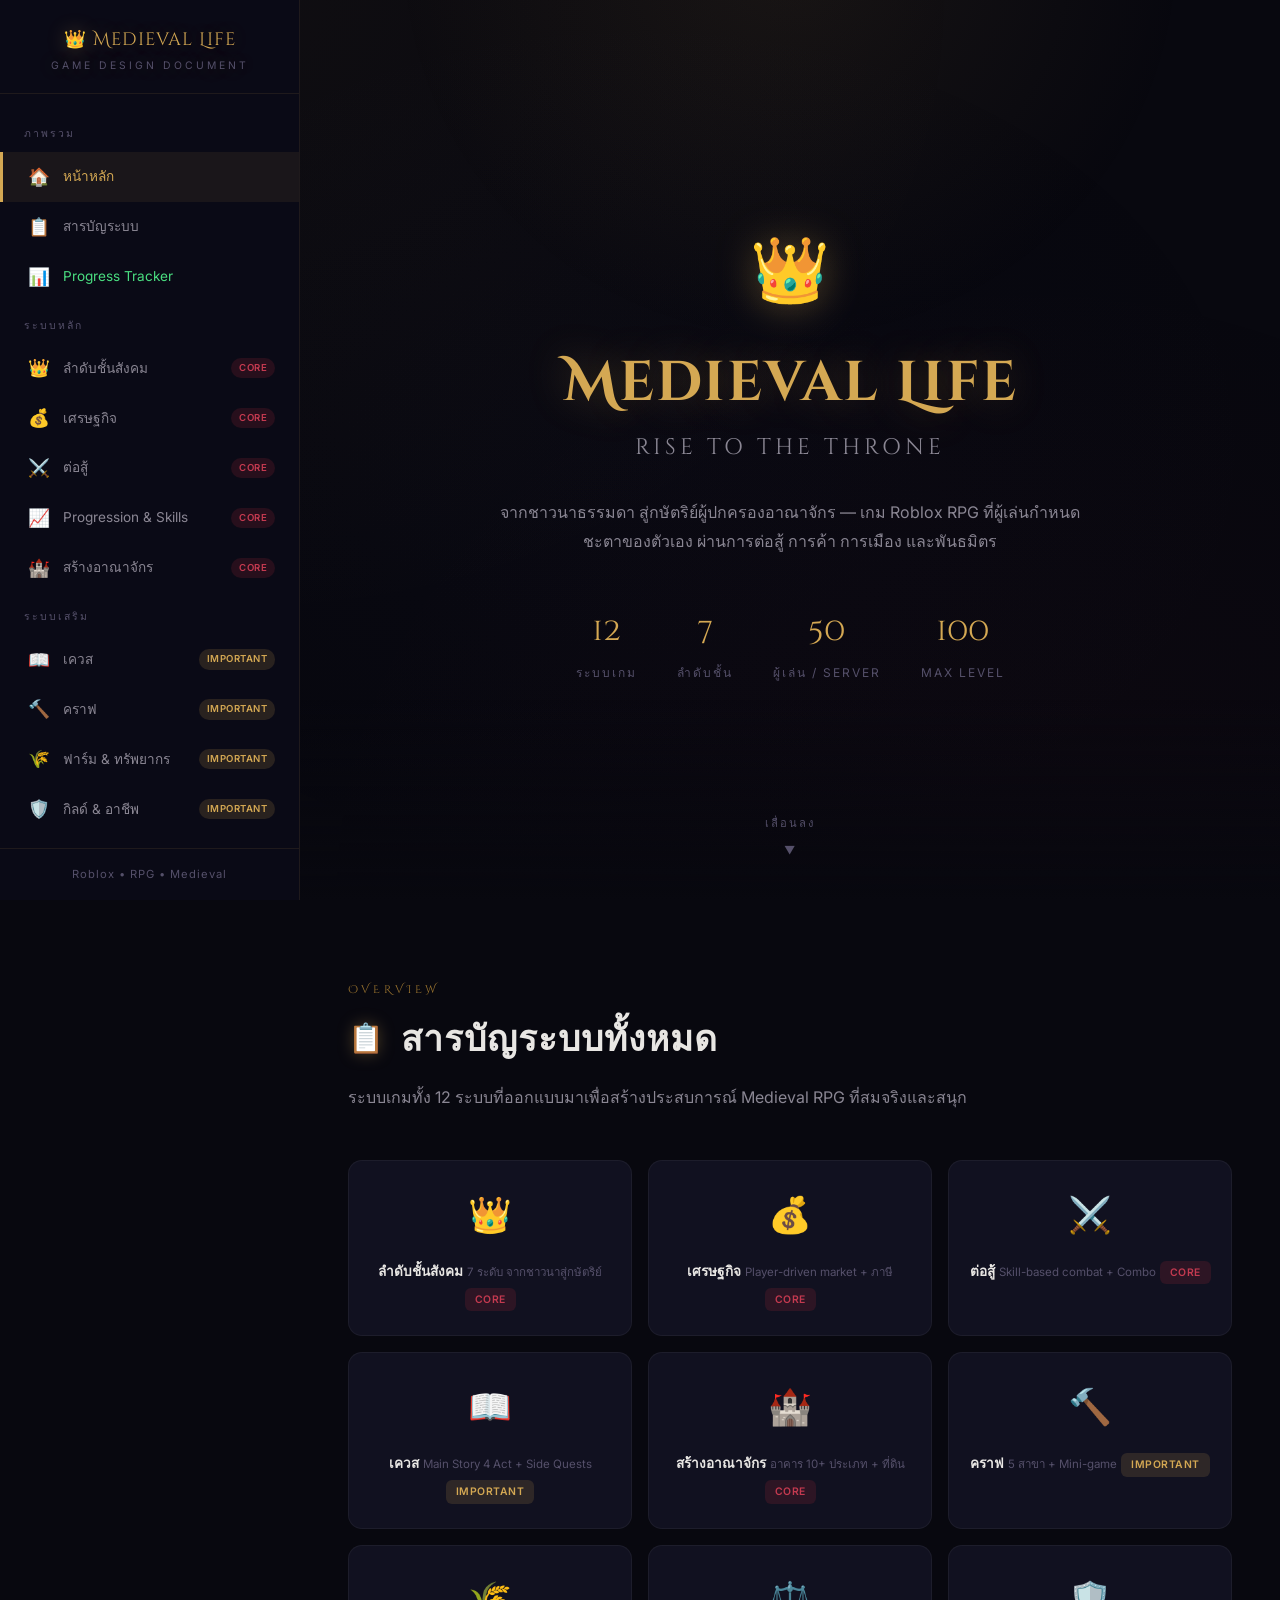
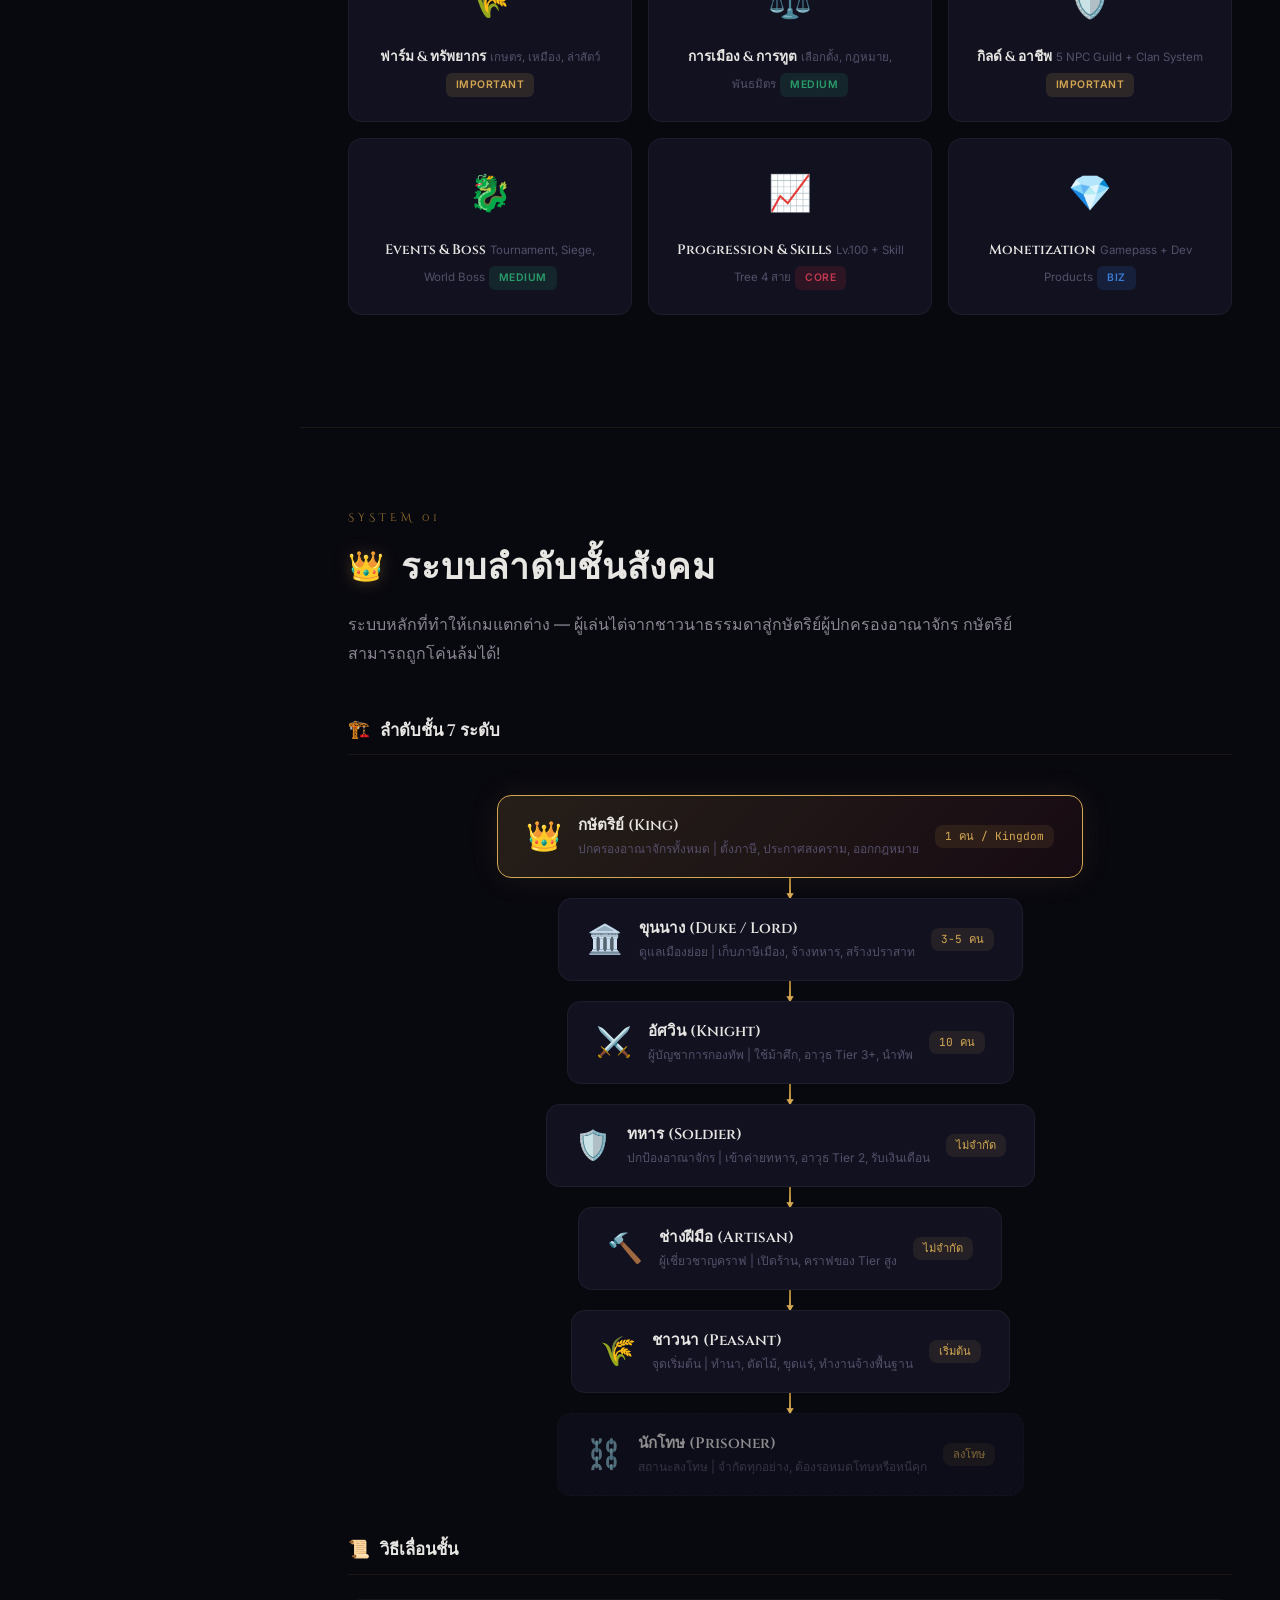
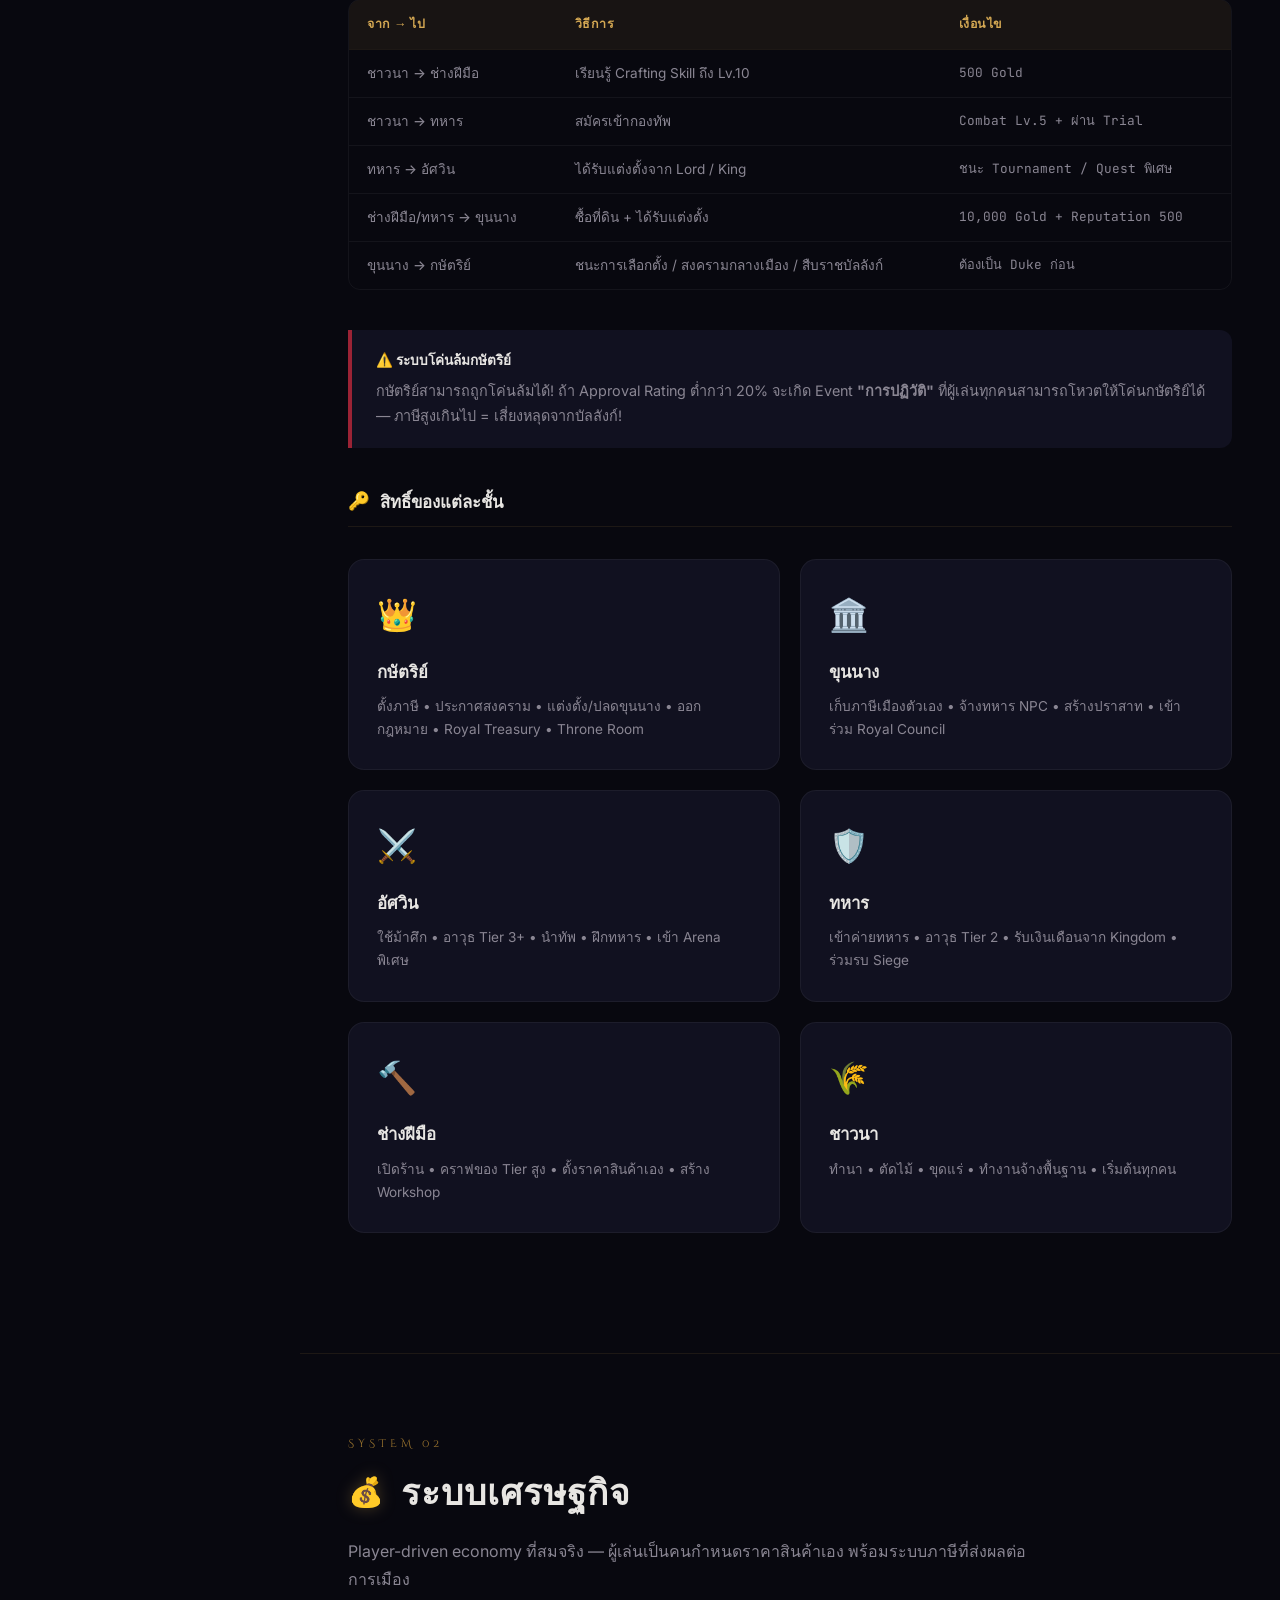
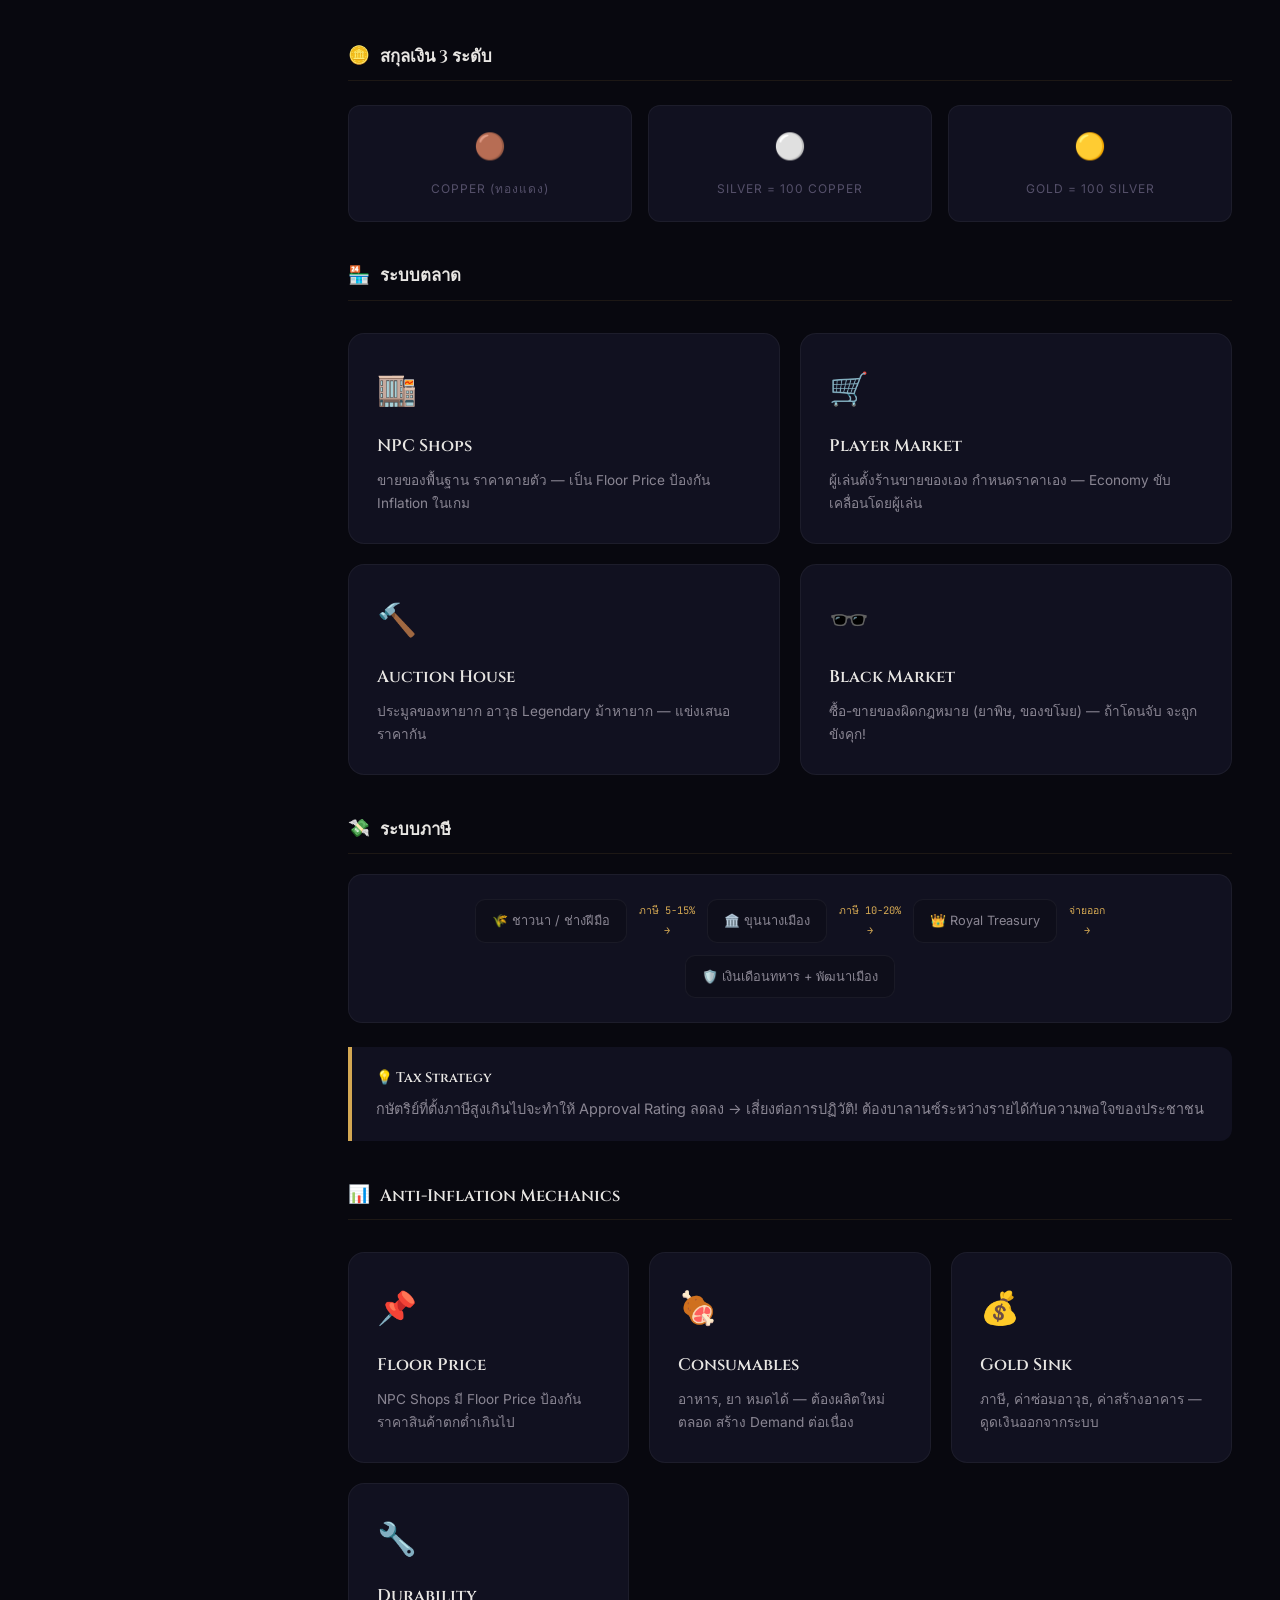
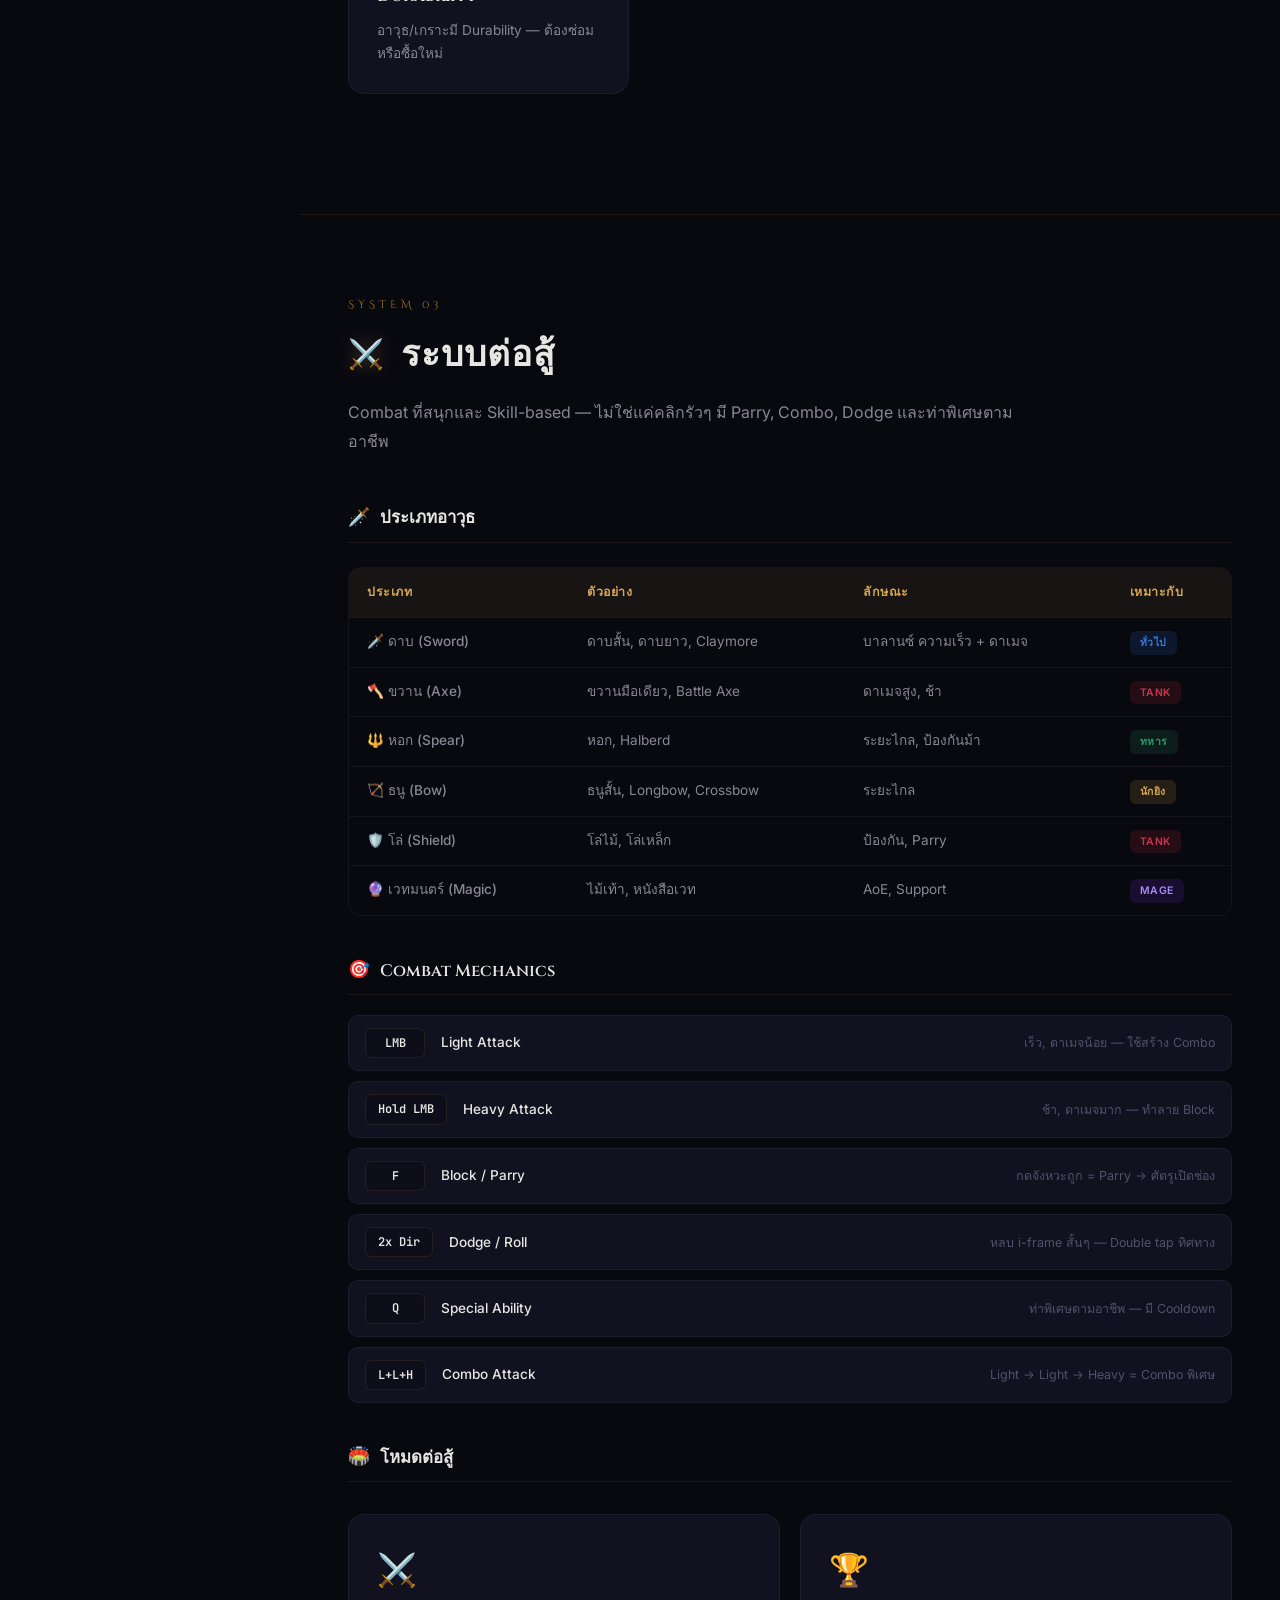
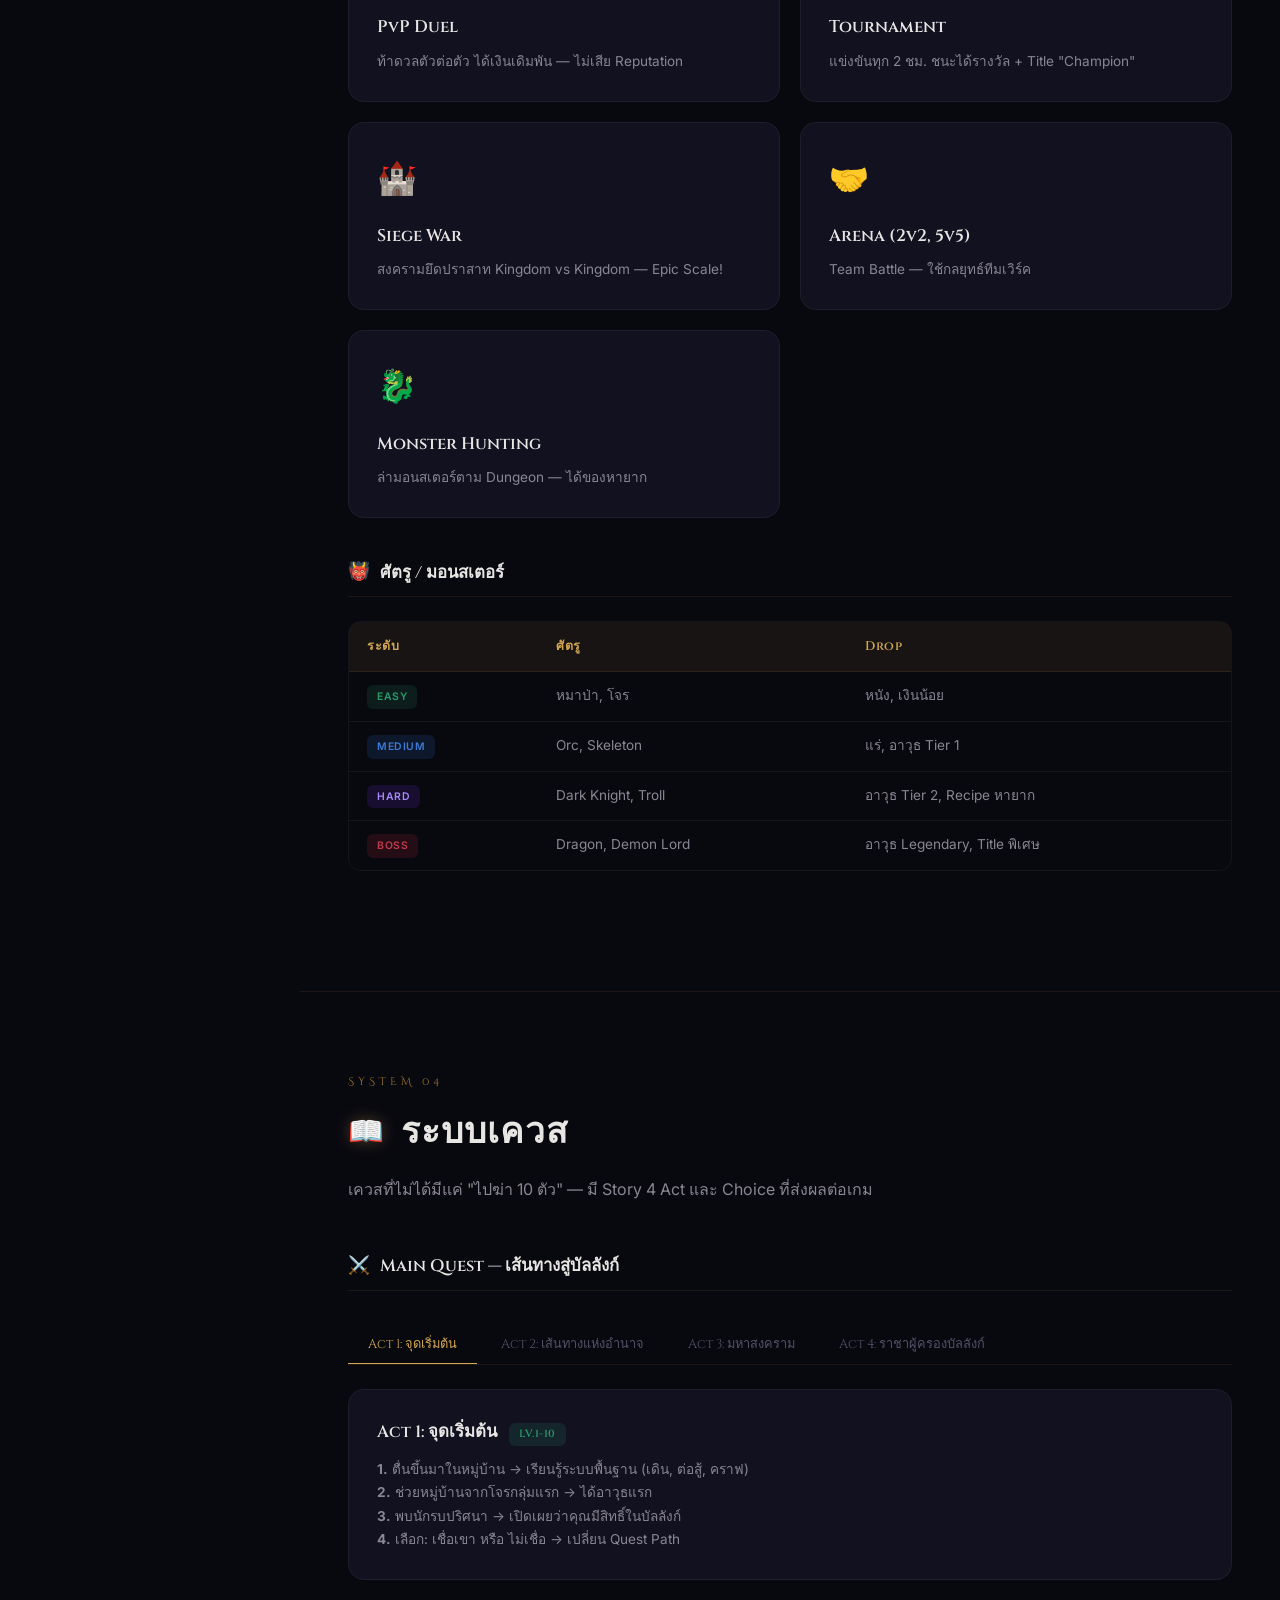
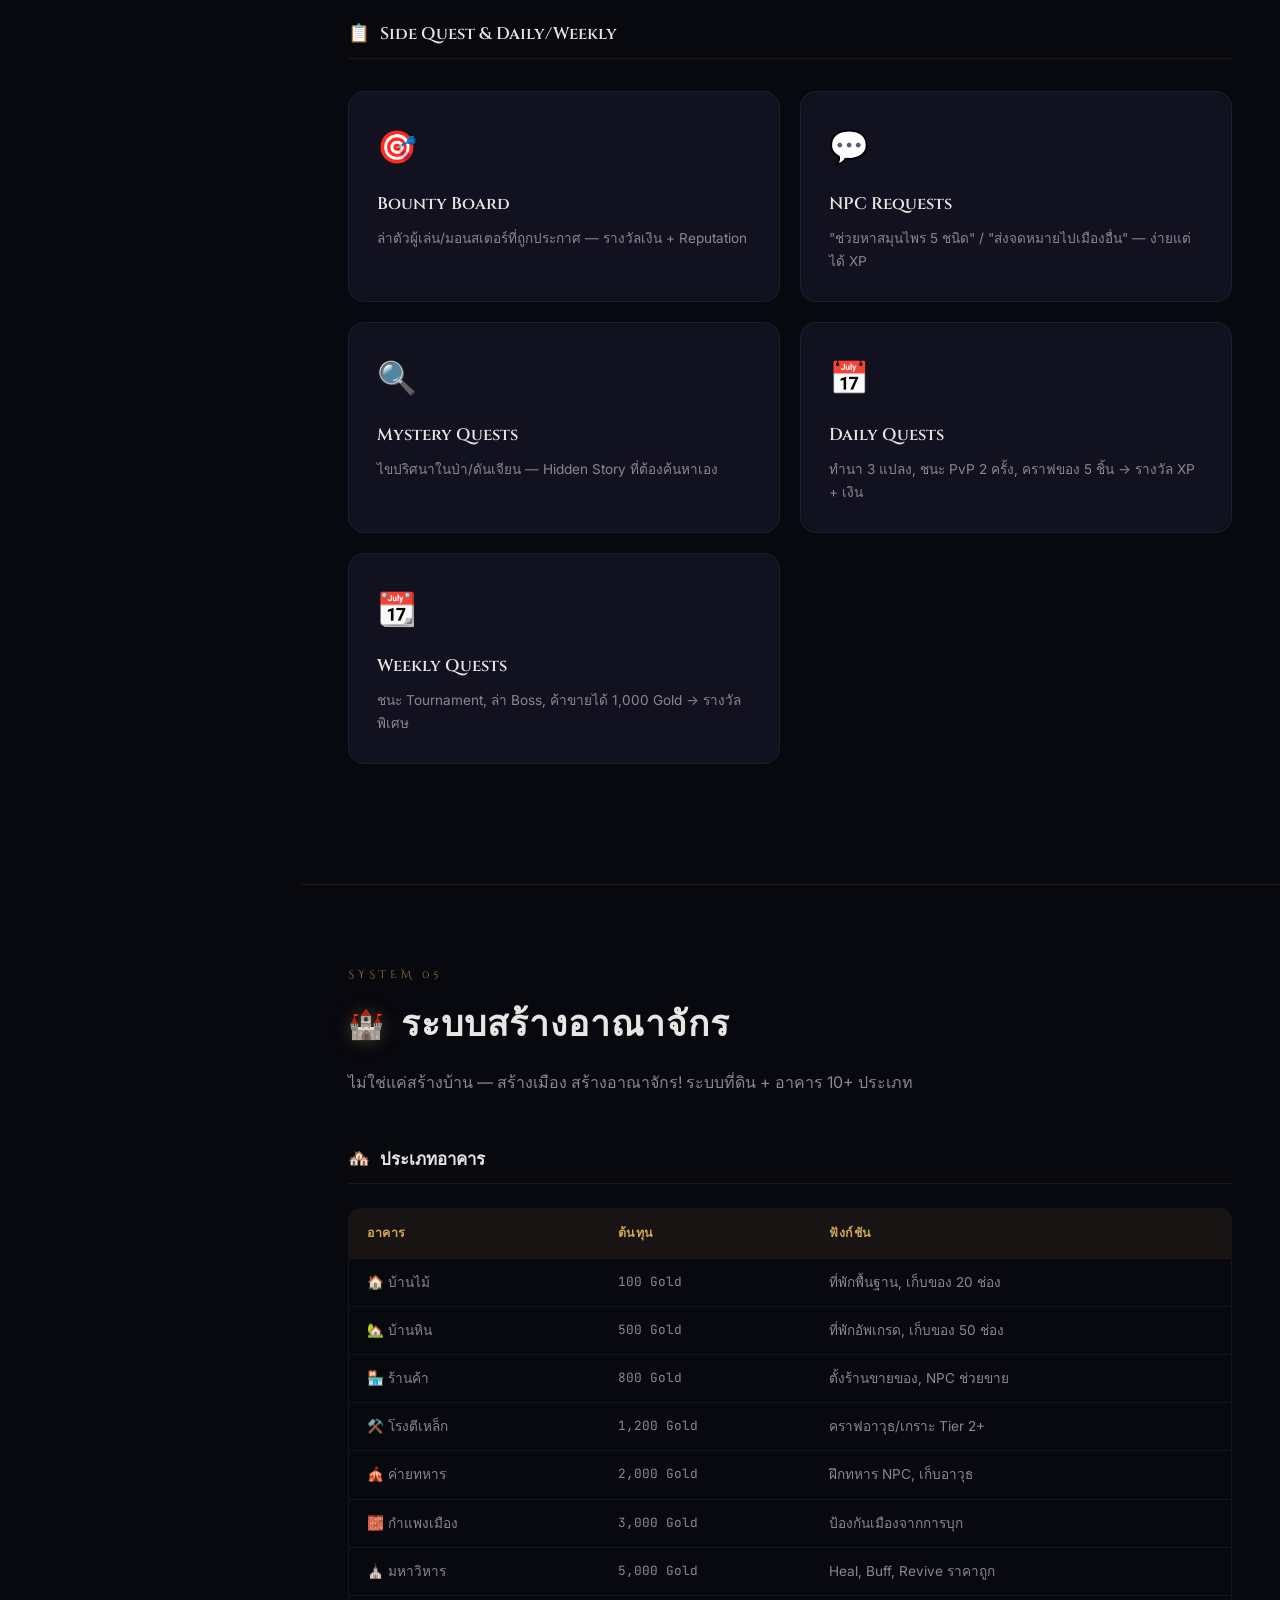
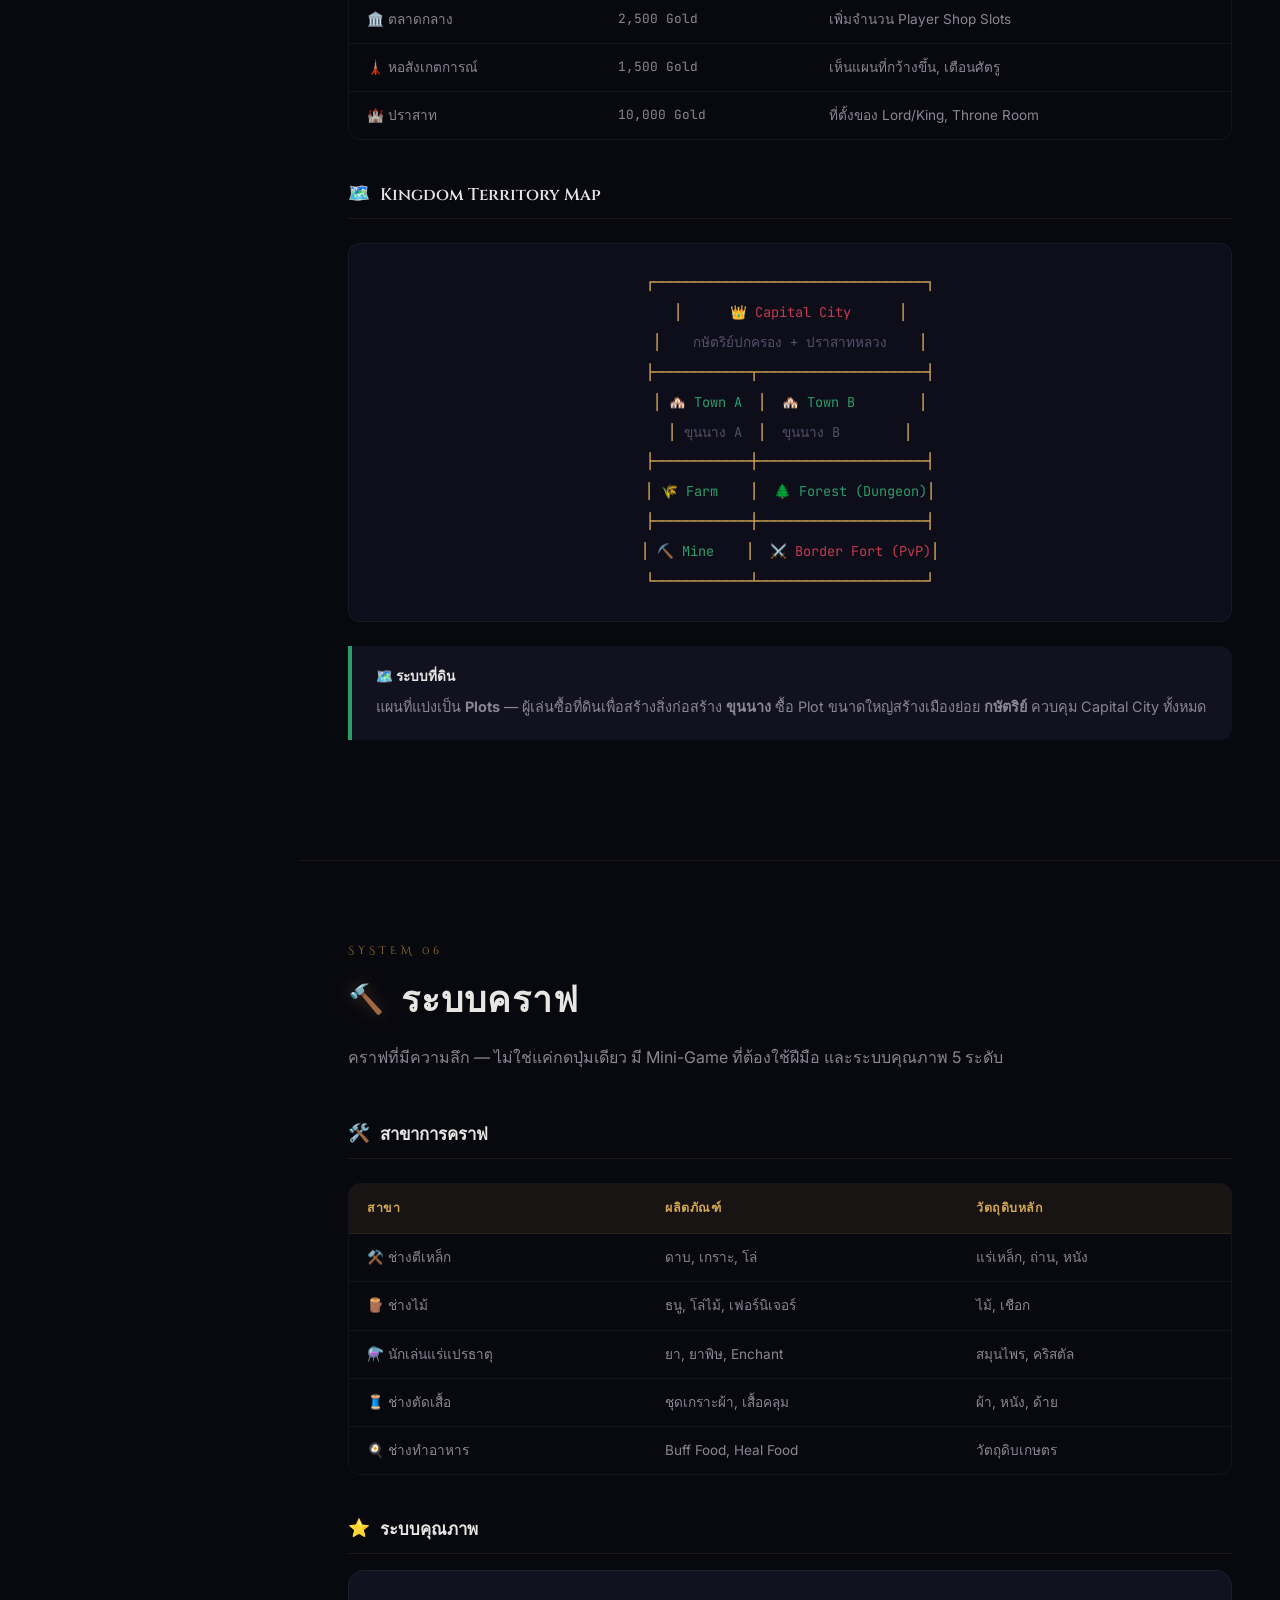
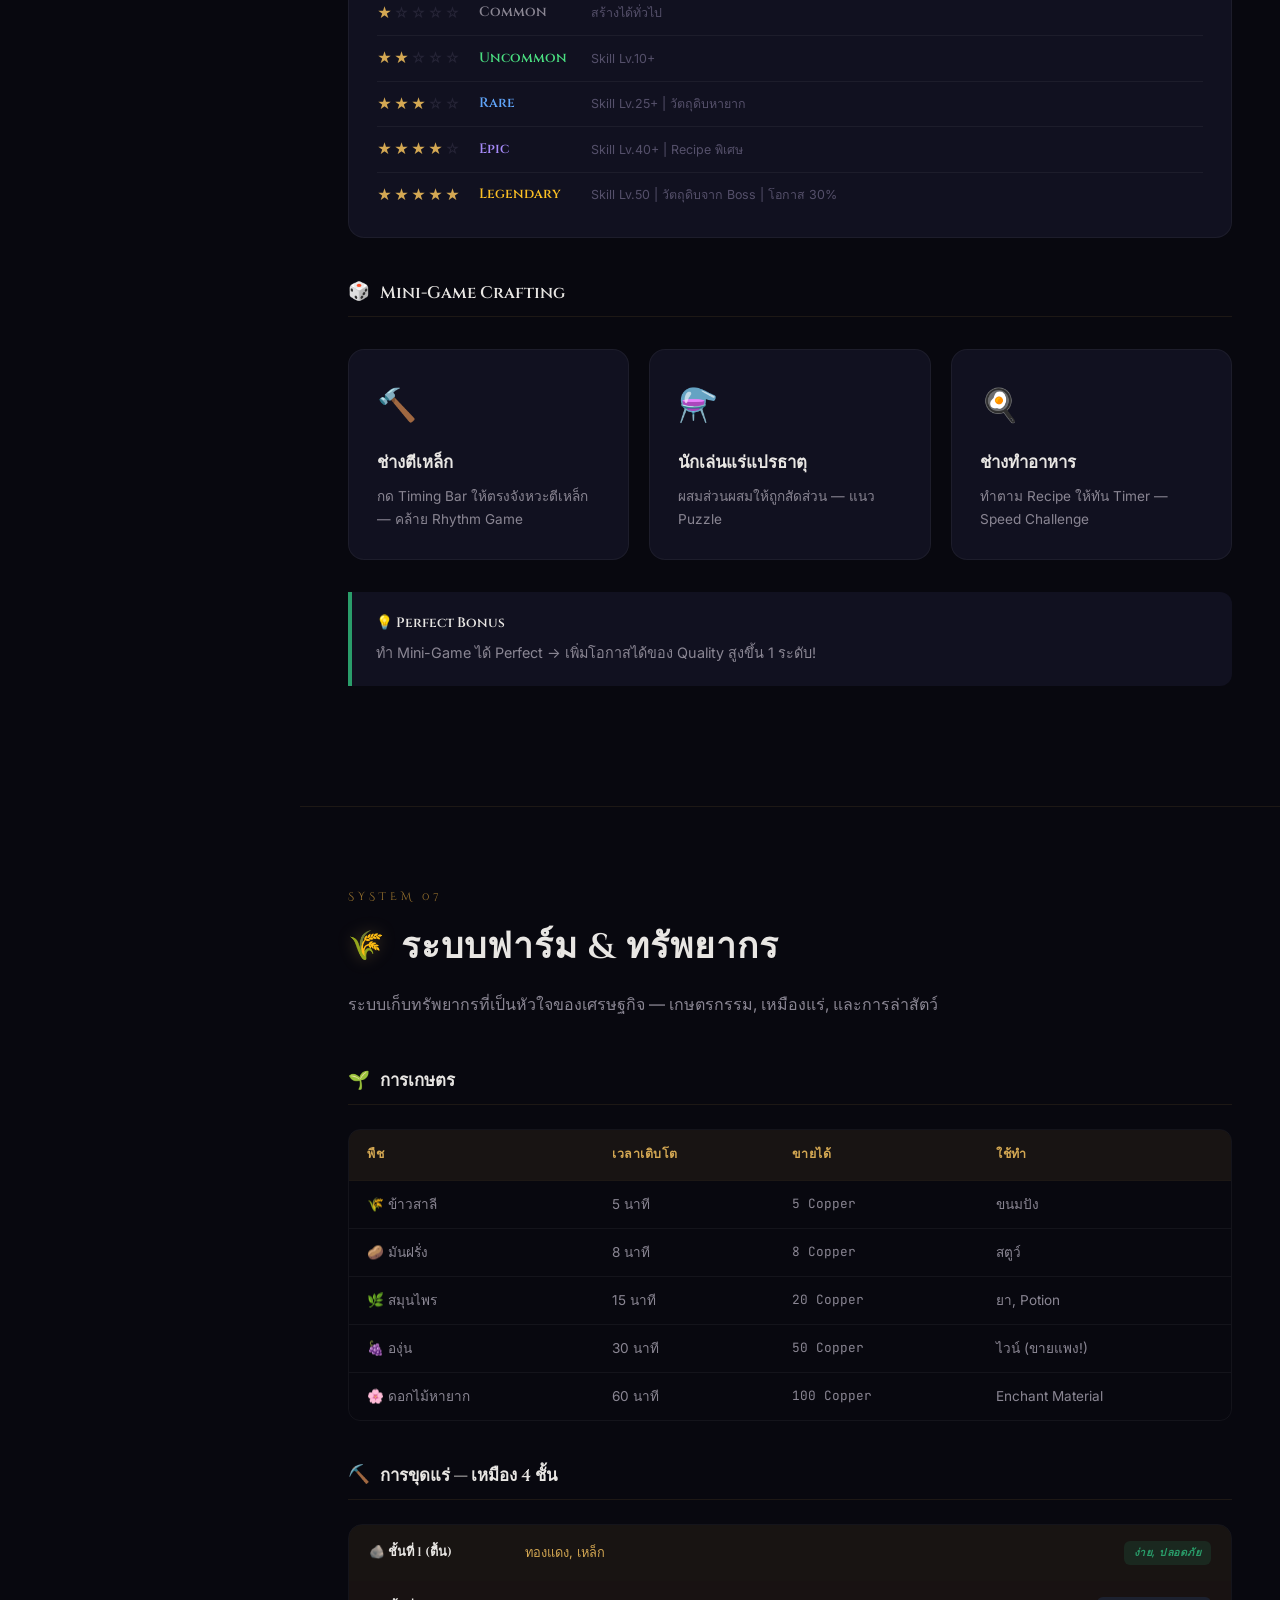
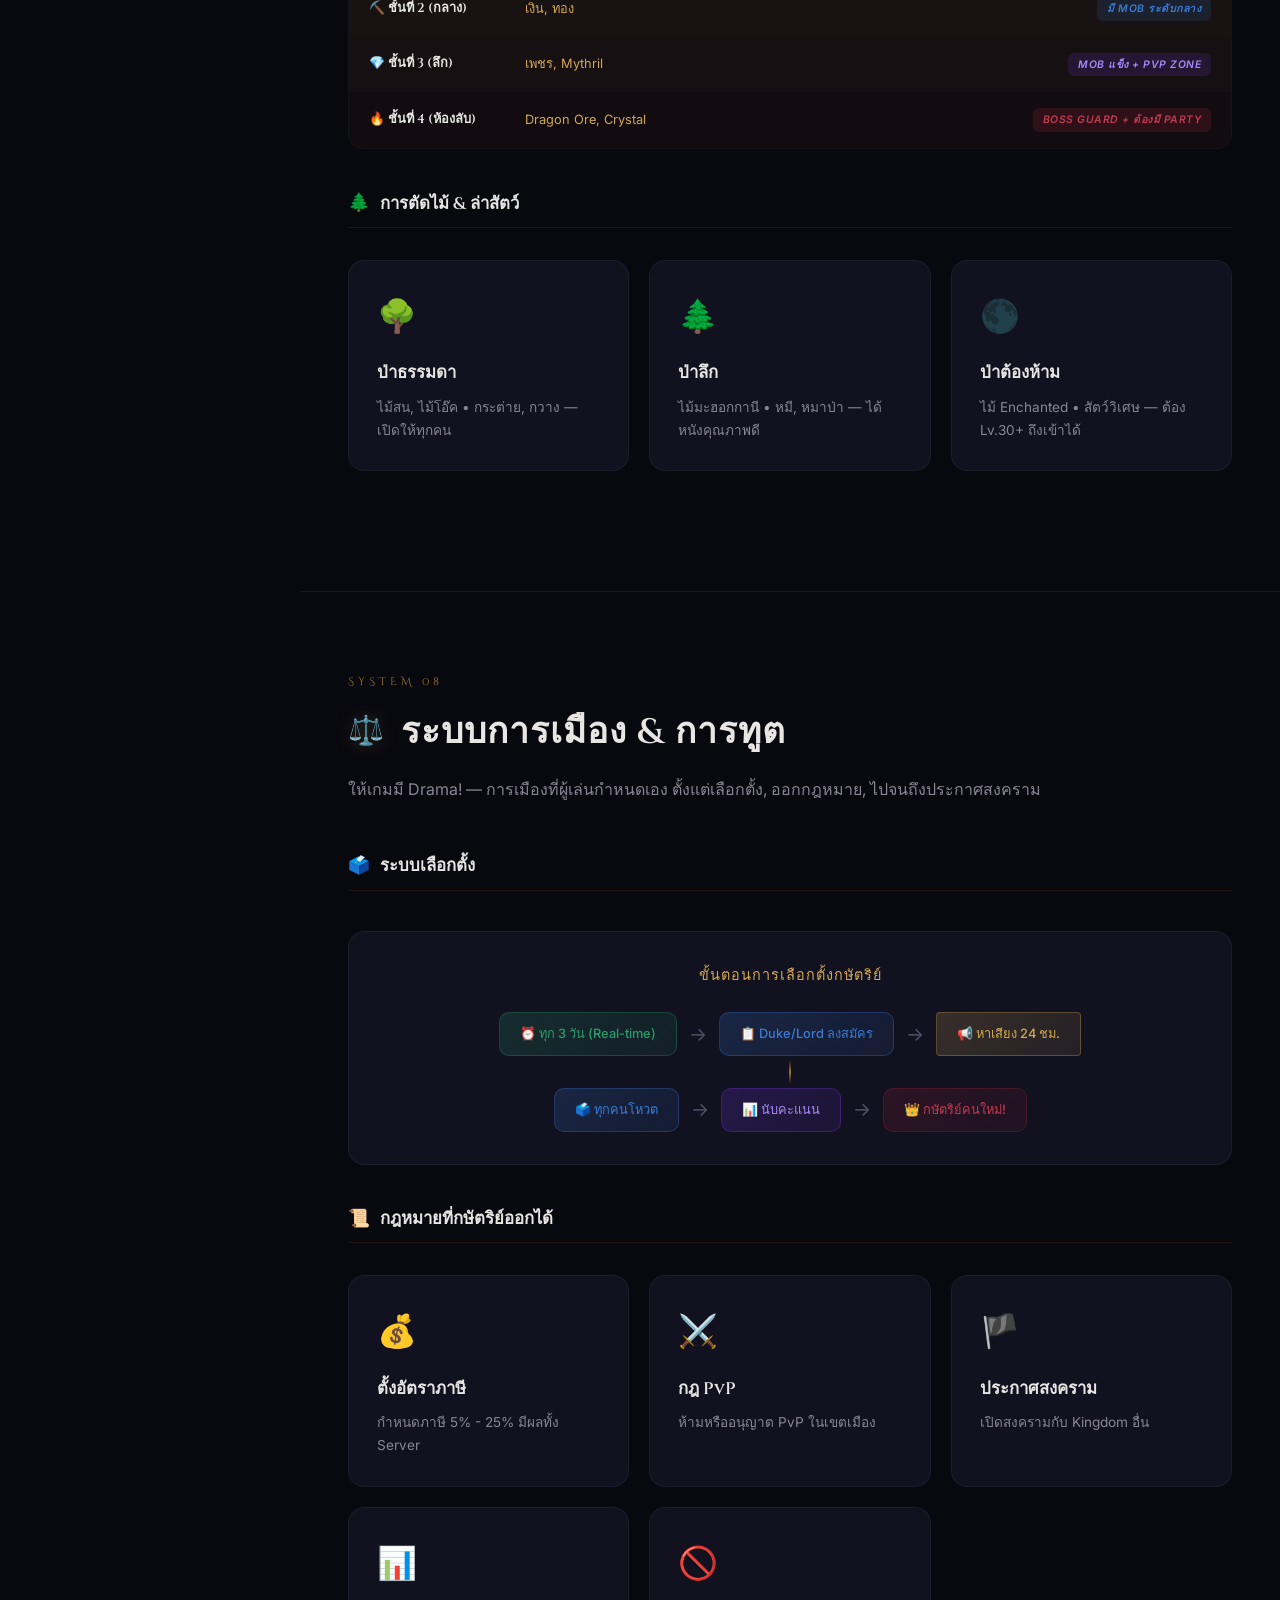
==== commit 38128a16: "Add progress tracker page" ====
--- a/index.html
+++ b/index.html
@@ -32,6 +32,9 @@
     </a>
     <a href="#overview" class="nav-link">
       <span class="nav-icon">📋</span> สารบัญระบบ
+    </a>
+    <a href="progress.html" class="nav-link" style="color: #4ade80;">
+      <span class="nav-icon">📊</span> Progress Tracker
     </a>
 
     <div class="nav-group-label">ระบบหลัก</div>
